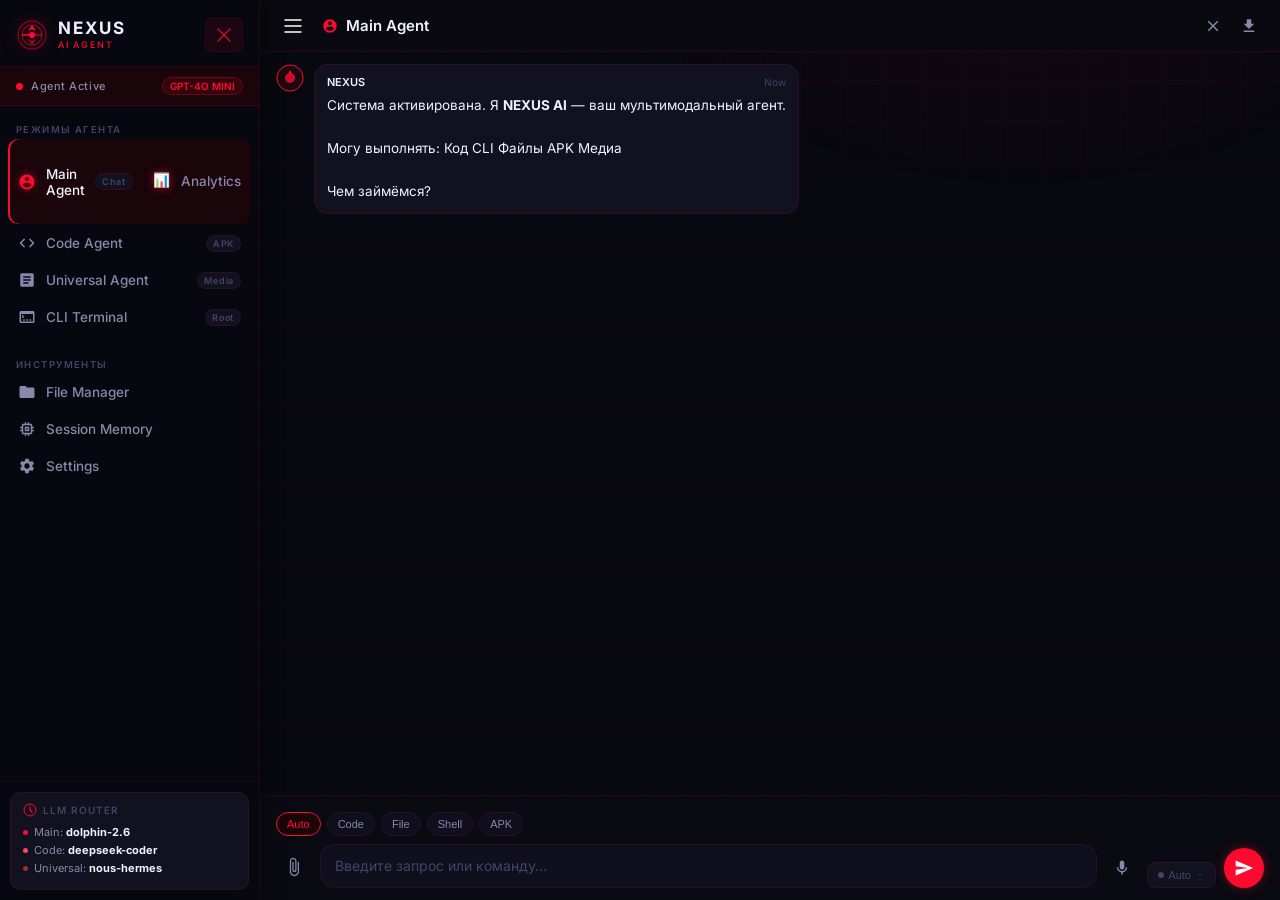
==== docs/index.html @ 879d56a4 "fix: remove visible timestamp text from index.html, add overflow hidden to main-content" ====
<!DOCTYPE html>
<html lang="ru">
<head>
  <meta charset="UTF-8"/>
  <meta name="viewport" content="width=device-width, initial-scale=1.0"/>
  <script>
  (function() {
    try {
      var saved = JSON.parse(localStorage.getItem('nexus_settings') || '{}');
      if (saved.apiKey && saved.apiKey.length > 10) return;
    } catch(e) {}
    var hostname = window.location.hostname;
    var isServer = hostname === 'localhost' || hostname.includes('railway.app') || window.location.port !== '';
    if (!isServer) return;
    fetch('/api/config', { cache: 'no-store' })
      .then(function(r) { return r.ok ? r.json() : Promise.reject(r.status); })
      .then(function(cfg) {
        if (!cfg || !cfg.apiKey) return;
        var s = JSON.parse(localStorage.getItem('nexus_settings') || '{}');
        s.apiKey = cfg.apiKey; s.endpoint = cfg.endpoint || 'https://openrouter.ai/api/v1/chat/completions';
        s.mainModel = cfg.mainModel || 'openai/gpt-4o-mini';
        localStorage.setItem('nexus_settings', JSON.stringify(s));
        console.log('[Config] API key loaded from server');
      })
      .catch(function(e) { console.log('[Config] No server config:', e); });
  })();
</script>


  <script src="https://telegram.org/js/telegram-web-app.js"></script>
  <title>NEXUS AI — Agent Dashboard</title>
  <link rel="stylesheet" href="styles/main.css"/>
  <link rel="stylesheet" href="styles/components.css"/>
  <link rel="stylesheet" href="styles/animations.css"/>
  <style>
    /* Telegram Mini App overrides */
    body.tg-mini-app .app-shell {
      border-radius: 0;
      max-height: 100vh;
    }
    body.tg-mini-app .sidebar {
      height: 100vh;
    }
    body.tg-mini-app .main-content {
      height: 100vh;
    }
    .tg-user {
      text-align: center;
      font-size: 11px;
      color: #888;
      margin-top: 4px;
    }
  </style>
</head>
<body>
  <!-- Ambient background grid -->
  <div class="bg-grid" aria-hidden="true"></div>
  <div class="bg-glow" aria-hidden="true"></div>

  <!-- Telegram Mini App Init -->
  <script>
    let tg = window.Telegram?.WebApp;
    if (tg) {
      tg.expand();
      tg.ready();
      document.documentElement.classList.add('tg-mini-app');
      // Set theme based on Telegram
      if (tg.colorScheme === 'dark') {
        document.documentElement.classList.add('dark');
      }
      // Set header color
      tg.setHeaderColor('#0a0a1a');
    }
  </script>

  <!-- App Shell -->
  <div class="app-shell">
    <!-- Sidebar Drawer -->
    <aside class="sidebar" id="sidebar">
      <div class="sidebar-header">
        <div class="logo-wrap">
          <!-- SVG Logo -->
          <svg width="32" height="32" viewBox="0 0 32 32" fill="none" class="logo-svg">
            <circle cx="16" cy="16" r="14" stroke="#FF0A2F" stroke-width="1.5" opacity="0.4"/>
            <circle cx="16" cy="16" r="10" stroke="#FF0A2F" stroke-width="1" opacity="0.6"/>
            <path d="M16 6 L20 12 L16 10 L12 12 Z" fill="#FF0A2F"/>
            <path d="M16 26 L12 20 L16 22 L20 20 Z" fill="#FF0A2F" opacity="0.6"/>
            <circle cx="16" cy="16" r="3" fill="#FF0A2F"/>
            <line x1="6" y1="16" x2="13" y2="16" stroke="#FF0A2F" stroke-width="1.5"/>
            <line x1="19" y1="16" x2="26" y2="16" stroke="#FF0A2F" stroke-width="1.5" opacity="0.6"/>
          </svg>
          <div>
            <span class="logo-text">NEXUS</span>
            <span class="logo-sub">AI AGENT</span>
          </div>
        </div>
        <button class="sidebar-close" id="sidebarClose" aria-label="Close menu">
          <svg width="20" height="20" viewBox="0 0 20 20"><path d="M4 4L16 16M16 4L4 16" stroke="#FF0A2F" stroke-width="1.5" stroke-linecap="round"/></svg>
        </button>
      </div>

      <!-- Status Badge -->
      <div class="agent-status">
        <span class="status-dot pulse"></span>
        <span class="status-text">Agent Active</span>
        <span class="status-model" id="activeModelBadge">GPT-4o</span>
        <span class="tg-user" id="tgUserName" style="display:none;font-size:11px;color:#888;margin-top:4px;"></span>
      </div>
      <script>
        if (tg && tg.initDataUnsafe?.user) {
          const u = tg.initDataUnsafe.user;
          document.getElementById('tgUserName').style.display = 'block';
          document.getElementById('tgUserName').textContent = '👤 ' + (u.first_name || '') + ' ' + (u.last_name || '');
        }
      </script>

      <!-- Nav Items -->
      <nav class="sidebar-nav">
        <div class="nav-section-label">РЕЖИМЫ АГЕНТА</div>
        <a href="#" class="nav-item active" data-tab="main">
          <svg class="nav-icon" viewBox="0 0 24 24" fill="none">
            <path d="M12 2C6.48 2 2 6.48 2 12s4.48 10 10 10 10-4.48 10-10S17.52 2 12 2zm0 3c1.66 0 3 1.34 3 3s-1.34 3-3 3-3-1.34-3-3 1.34-3 3-3zm0 14.2c-2.5 0-4.71-1.28-6-3.22.03-1.99 4-3.08 6-3.08 1.99 0 5.97 1.09 6 3.08-1.29 1.94-3.5 3.22-6 3.22z" fill="currentColor"/>
          </svg>
          <span>Main Agent</span>
          <span class="nav-badge">Chat</span>
        </a>
        <a href="#" class="nav-item" data-tab="code">
          <svg class="nav-icon" viewBox="0 0 24 24" fill="none">
            <path d="M9.4 16.6L4.8 12l4.6-4.6L8 6l-6 6 6 6 1.4-1.4zm5.2 0l4.6-4.6-4.6-4.6L16 6l6 6-6 6-1.4-1.4z" fill="currentColor"/>
          </svg>
          <span>Code Agent</span>
          <span class="nav-badge">APK</span>
        </a>
        <a href="#" class="nav-item" data-tab="universal">
          <svg class="nav-icon" viewBox="0 0 24 24" fill="none">
            <path d="M19 3H5c-1.1 0-2 .9-2 2v14c0 1.1.9 2 2 2h14c1.1 0 2-.9 2-2V5c0-1.1-.9-2-2-2zm-5 14H7v-2h7v2zm3-4H7v-2h10v2zm0-4H7V7h10v2z" fill="currentColor"/>
          </svg>
          <span>Universal Agent</span>
          <span class="nav-badge">Media</span>
        </a>
        <a href="#" class="nav-item" data-tab="cli">
          <svg class="nav-icon" viewBox="0 0 24 24" fill="none">
            <path d="M20 4H4c-1.1 0-2 .9-2 2v12c0 1.1.9 2 2 2h16c1.1 0 2-.9 2-2V6c0-1.1-.9-2-2-2zm0 14H4V8h16v10zm-9-1h2v-2h-2v2zm-4 0h2v-2H7v2zm8 0h2v-2h-2v2zM5 10l1.5 1.5L5 13l1 1 2.5-2.5L6 9l-1 1z" fill="currentColor"/>
          </svg>
          <span>CLI Terminal</span>
          <span class="nav-badge">Root</span>
        </a>

        <div class="nav-section-label" style="margin-top:16px">ИНСТРУМЕНТЫ</div>
        <a href="#" class="nav-item" data-tab="files">
          <svg class="nav-icon" viewBox="0 0 24 24" fill="none">
            <path d="M10 4H4c-1.1 0-2 .9-2 2v12c0 1.1.9 2 2 2h16c1.1 0 2-.9 2-2V8c0-1.1-.9-2-2-2h-8l-2-2z" fill="currentColor"/>
          </svg>
          <span>File Manager</span>
        </a>
        <a href="#" class="nav-item" data-tab="memory">
          <svg class="nav-icon" viewBox="0 0 24 24" fill="none">
            <path d="M15 9H9v6h6V9zm-2 4h-2v-2h2v2zm8-2V9h-2V7c0-1.1-.9-2-2-2h-2V3h-2v2h-2V3H9v2H7c-1.1 0-2 .9-2 2v2H3v2h2v2H3v2h2v2c0 1.1.9 2 2 2h2v2h2v-2h2v2h2v-2h2c1.1 0 2-.9 2-2v-2h2v-2h-2v-2h2zm-4 6H7V7h10v10z" fill="currentColor"/>
          </svg>
          <span>Session Memory</span>
        </a>
        <a href="#" class="nav-item" data-tab="settings">
          <svg class="nav-icon" viewBox="0 0 24 24" fill="none">
            <path d="M19.14 12.94c.04-.3.06-.61.06-.94 0-.32-.02-.64-.07-.94l2.03-1.58c.18-.14.23-.41.12-.61l-1.92-3.32c-.12-.22-.37-.29-.59-.22l-2.39.96c-.5-.38-1.03-.7-1.62-.94l-.36-2.54c-.04-.24-.24-.41-.48-.41h-3.84c-.24 0-.43.17-.47.41l-.36 2.54c-.59.24-1.13.57-1.62.94l-2.39-.96c-.22-.08-.47 0-.59.22L2.74 8.87c-.12.21-.08.47.12.61l2.03 1.58c-.05.3-.07.63-.07.94s.02.64.07.94l-2.03 1.58c-.18.14-.23.41-.12.61l1.92 3.32c.12.22.37.29.59.22l2.39-.96c.5.38 1.03.7 1.62.94l.36 2.54c.05.24.24.41.48.41h3.84c.24 0 .44-.17.47-.41l.36-2.54c.59-.24 1.13-.56 1.62-.94l2.39.96c.22.08.47 0 .59-.22l1.92-3.32c.12-.22.07-.47-.12-.61l-2.01-1.58zM12 15.6c-1.98 0-3.6-1.62-3.6-3.6s1.62-3.6 3.6-3.6 3.6 1.62 3.6 3.6-1.62 3.6-3.6 3.6z" fill="currentColor"/>
          </svg>
          <span>Settings</span>
        </a>
      </nav>

      <!-- LLM Status at bottom -->
      <div class="sidebar-footer">
        <div class="llm-status-card">
          <div class="llm-status-header">
            <svg width="14" height="14" viewBox="0 0 14 14"><circle cx="7" cy="7" r="6" stroke="#FF0A2F" stroke-width="1" fill="none"/><path d="M7 4v3l2 2" stroke="#FF0A2F" stroke-width="1.2" stroke-linecap="round"/></svg>
            <span>LLM Router</span>
          </div>
          <div class="llm-model-row">
            <span class="model-dot" style="background:#FF0A2F"></span>
            <span>Main: <b id="mainModelLabel">dolphin-2.6</b></span>
          </div>
          <div class="llm-model-row">
            <span class="model-dot" style="background:#FF4466"></span>
            <span>Code: <b id="codeModelLabel">deepseek-coder</b></span>
          </div>
          <div class="llm-model-row">
            <span class="model-dot" style="background:#993322"></span>
            <span>Universal: <b id="uniModelLabel">nous-hermes</b></span>
          </div>
        </div>
      </div>
    </aside>

    <!-- Main Content Area -->
    <main class="main-content" id="mainContent">
      <!-- Top Bar -->
      <header class="topbar">
        <button class="topbar-menu" id="menuToggle" aria-label="Open menu">
          <svg width="22" height="22" viewBox="0 0 22 22"><path d="M3 5h16M3 11h16M3 17h16" stroke="white" stroke-width="1.5" stroke-linecap="round"/></svg>
        </button>
        <div class="topbar-title" id="topbarTitle">
          <svg width="16" height="16" viewBox="0 0 24 24" fill="none" class="topbar-icon">
            <path d="M12 2C6.48 2 2 6.48 2 12s4.48 10 10 10 10-4.48 10-10S17.52 2 12 2zm0 3c1.66 0 3 1.34 3 3s-1.34 3-3 3-3-1.34-3-3 1.34-3 3-3zm0 14.2c-2.5 0-4.71-1.28-6-3.22.03-1.99 4-3.08 6-3.08 1.99 0 5.97 1.09 6 3.08-1.29 1.94-3.5 3.22-6 3.22z" fill="#FF0A2F"/>
          </svg>
          Main Agent
        </div>
        <div class="topbar-actions">
          <button class="icon-btn" id="clearChat" title="Clear chat">
            <svg width="18" height="18" viewBox="0 0 24 24"><path d="M19 6.41L17.59 5 12 10.59 6.41 5 5 6.41 10.59 12 5 17.59 6.41 19 12 13.41 17.59 19 19 17.59 13.41 12z" fill="currentColor"/></svg>
          </button>
          <button class="icon-btn" id="exportChat" title="Export">
            <svg width="18" height="18" viewBox="0 0 24 24"><path d="M19 9h-4V3H9v6H5l7 7 7-7zM5 18v2h14v-2H5z" fill="currentColor"/></svg>
          </button>
</div>
      </header>

      <!-- Tab Panels -->

      <!-- MAIN AGENT TAB -->
      <section class="tab-panel active" id="tab-main">

        <!-- Chat Area -->
        <div class="chat-container" id="chatContainer">
          <div class="chat-messages" id="chatMessages">
            <!-- Welcome message -->
            <div class="message assistant-msg">
              <div class="msg-avatar">
                <svg width="28" height="28" viewBox="0 0 28 28" fill="none">
                  <circle cx="14" cy="14" r="13" fill="#1A0A0F" stroke="#FF0A2F" stroke-width="1"/>
                  <circle cx="14" cy="14" r="5" fill="#FF0A2F" opacity="0.8"/>
                  <path d="M14 6 L16 10 L14 9 L12 10 Z" fill="#FF0A2F"/>
                </svg>
              </div>
              <div class="msg-content">
                <div class="msg-header"><span class="msg-name">NEXUS</span><span class="msg-time">Now</span></div>
                <div class="msg-text">
                  Система активирована. Я <strong>NEXUS AI</strong> — ваш мультимодальный агент.<br><br>
                  Могу выполнять: <span class="chip">Код</span> <span class="chip">CLI</span> <span class="chip">Файлы</span> <span class="chip">APK</span> <span class="chip">Медиа</span><br><br>
                  Чем займёмся?
                </div>
              </div>
            </div>
          </div>
        </div>

        <!-- Chat Input Bar -->
        <div class="chat-input-zone">
          <!-- Attachment Preview -->
          <div class="attachment-preview" id="attachmentPreview" style="display:none">
            <div class="attachment-item" id="attachmentItem">
              <svg width="14" height="14" viewBox="0 0 24 24"><path d="M16.5 6v11.5c0 2.21-1.79 4-4 4s-4-1.79-4-4V5c0-1.38 1.12-2.5 2.5-2.5s2.5 1.12 2.5 2.5v10.5c0 .55-.45 1-1 1s-1-.45-1-1V6H10v9.5c0 1.38 1.12 2.5 2.5 2.5s2.5-1.12 2.5-2.5V5c0-2.21-1.79-4-4-4S7 2.79 7 5v12.5c0 3.04 2.46 5.5 5.5 5.5s5.5-2.46 5.5-5.5V6h-1.5z" fill="currentColor"/></svg>
              <span id="attachName">file.pdf</span>
              <button onclick="clearAttachment()" style="background:none;border:none;cursor:pointer;color:#FF4466">✕</button>
            </div>
          </div>

          <!-- Context Mode Bar -->
          <div class="context-bar">
            <button class="ctx-btn active" data-ctx="auto">Auto</button>
            <button class="ctx-btn" data-ctx="code">Code</button>
            <button class="ctx-btn" data-ctx="file">File</button>
            <button class="ctx-btn" data-ctx="shell">Shell</button>
            <button class="ctx-btn" data-ctx="apk">APK</button>
          </div>

          <div class="input-row">
            <button class="attach-btn" id="attachBtn" title="Attach file">
              <svg width="20" height="20" viewBox="0 0 24 24"><path d="M16.5 6v11.5c0 2.21-1.79 4-4 4s-4-1.79-4-4V5c0-1.38 1.12-2.5 2.5-2.5s2.5 1.12 2.5 2.5v10.5c0 .55-.45 1-1 1s-1-.45-1-1V6H10v9.5c0 1.38 1.12 2.5 2.5 2.5s2.5-1.12 2.5-2.5V5c0-2.21-1.79-4-4-4S7 2.79 7 5v12.5c0 3.04 2.46 5.5 5.5 5.5s5.5-2.46 5.5-5.5V6h-1.5z" fill="currentColor"/></svg>
            </button>
            <input type="file" id="fileInput" style="display:none" accept="*/*"/>
            <textarea
              class="chat-textarea"
              id="chatInput"
              placeholder="Введите запрос или команду..."
              rows="1"
              aria-label="Message input"
            ></textarea>
            <button class="voice-btn" id="voiceBtn" title="Voice input">
              <svg width="18" height="18" viewBox="0 0 24 24"><path d="M12 14c1.66 0 3-1.34 3-3V5c0-1.66-1.34-3-3-3S9 3.34 9 5v6c0 1.66 1.34 3 3 3zm5.91-3c-.49 0-.9.36-.98.85C16.52 14.2 14.47 16 12 16s-4.52-1.8-4.93-4.15c-.08-.49-.49-.85-.98-.85-.61 0-1.09.54-1 1.14.49 3 2.89 5.35 5.91 5.78V20c0 .55.45 1 1 1s1-.45 1-1v-2.08c3.02-.43 5.42-2.78 5.91-5.78.1-.6-.39-1.14-1-1.14z" fill="currentColor"/></svg>
            </button>
            <div class="model-selector-wrap" id="modelSelectorWrap" title="Выбрать модель LLM">
              <button class="model-selector-btn" id="modelSelectorBtn">
                <span class="model-selector-dot" id="modelSelectorDot"></span>
                <span class="model-selector-label" id="modelSelectorLabel">Auto</span>
                <svg width="10" height="10" viewBox="0 0 24 24" class="model-chevron"><path d="M7 10l5 5 5-5z" fill="currentColor"/></svg>
              </button>
              <div class="model-dropdown" id="modelDropdown">
                <div class="model-dropdown-header">
                  <span>LLM Model</span>
                  <span class="model-dropdown-auto" id="modelAutoBtn">⟲ Auto</span>
                </div>
                <div class="model-dropdown-search">
                  <input type="text" id="modelSearchInput" placeholder="Поиск модели..." class="model-search-input"/>
                </div>
                <div class="model-dropdown-list" id="modelDropdownList">
                  <!-- Populated by JS -->
                </div>
              </div>
            </div>
            <button class="send-btn" id="sendBtn" aria-label="Send">
              <svg width="20" height="20" viewBox="0 0 24 24"><path d="M2.01 21L23 12 2.01 3 2 10l15 2-15 2z" fill="currentColor"/></svg>
            </button>
          </div>
        </div>
      </section>

      <!-- CODE AGENT TAB -->
      <section class="tab-panel" id="tab-code">
        <div class="code-workspace">
          <!-- File Tree Panel -->
          <div class="file-tree-panel" id="fileTreePanel">
            <div class="panel-header">
              <svg width="16" height="16" viewBox="0 0 24 24"><path d="M10 4H4c-1.1 0-2 .9-2 2v12c0 1.1.9 2 2 2h16c1.1 0 2-.9 2-2V8c0-1.1-.9-2-2-2h-8l-2-2z" fill="currentColor"/></svg>
              <span>Project</span>
              <button class="icon-btn sm" id="newFileBtn" title="New file">+</button>
            </div>
            <div class="file-tree" id="fileTree">
              <div class="tree-item folder open" data-path="src">
                <svg class="tree-icon" viewBox="0 0 16 16"><path d="M1.75 1A1.75 1.75 0 000 2.75v10.5C0 14.216.784 15 1.75 15h12.5A1.75 1.75 0 0016 13.25v-8.5A1.75 1.75 0 0014.25 3H7.5L5.75 1H1.75z" fill="#FF0A2F"/></svg>
                <span>src</span>
              </div>
              <div class="tree-item file" data-path="src/main.kt" style="padding-left:24px">
                <svg class="tree-icon" viewBox="0 0 16 16"><path d="M2 1.75C2 .784 2.784 0 3.75 0h6.586c.464 0 .909.184 1.237.513l2.914 2.914c.329.328.513.773.513 1.237v9.586A1.75 1.75 0 0113.25 16h-9.5A1.75 1.75 0 012 14.25V1.75z" fill="#2A2A3A" stroke="#444" stroke-width="0.5"/></svg>
                <span>MainActivity.kt</span>
              </div>
              <div class="tree-item file" data-path="src/viewmodel.kt" style="padding-left:24px">
                <svg class="tree-icon" viewBox="0 0 16 16"><path d="M2 1.75C2 .784 2.784 0 3.75 0h6.586c.464 0 .909.184 1.237.513l2.914 2.914c.329.328.513.773.513 1.237v9.586A1.75 1.75 0 0113.25 16h-9.5A1.75 1.75 0 012 14.25V1.75z" fill="#2A2A3A" stroke="#444" stroke-width="0.5"/></svg>
                <span>ChatViewModel.kt</span>
              </div>
              <div class="tree-item folder" data-path="res">
                <svg class="tree-icon" viewBox="0 0 16 16"><path d="M1.75 1A1.75 1.75 0 000 2.75v10.5C0 14.216.784 15 1.75 15h12.5A1.75 1.75 0 0016 13.25v-8.5A1.75 1.75 0 0014.25 3H7.5L5.75 1H1.75z" fill="#993322"/></svg>
                <span>res</span>
              </div>
            </div>
            <!-- APK Workspace toggle -->
            <div class="apk-workspace-btn">
              <button class="btn-outline-red full-width" id="openAPKBtn">
                <svg width="14" height="14" viewBox="0 0 24 24"><path d="M17 1.01L7 1c-1.1 0-2 .9-2 2v18c0 1.1.9 2 2 2h10c1.1 0 2-.9 2-2V3c0-1.1-.9-1.99-2-1.99zM17 19H7V5h10v14z" fill="currentColor"/></svg>
                Open APK Workspace
              </button>
            </div>
          </div>

          <!-- Code Editor Area -->
          <div class="code-editor-area">
            <div class="editor-tabs" id="editorTabs">
              <div class="editor-tab active">MainActivity.kt <span class="tab-close">×</span></div>
              <button class="editor-tab new-tab">+</button>
            </div>
            <div class="code-editor" id="codeEditor" contenteditable="true" spellcheck="false">
<span class="kw">package</span> com.nexus.agent

<span class="kw">import</span> android.os.Bundle
<span class="kw">import</span> androidx.activity.ComponentActivity
<span class="kw">import</span> androidx.activity.compose.setContent

<span class="kw">class</span> <span class="cls">MainActivity</span> : <span class="cls">ComponentActivity</span>() {
    <span class="kw">override fun</span> <span class="fn">onCreate</span>(savedInstanceState: Bundle?) {
        <span class="kw">super</span>.onCreate(savedInstanceState)
        setContent {
            <span class="cls">NexusApp</span>()
        }
    }
}
            </div>

            <!-- Code Agent Chat Drawer -->
            <div class="code-chat-drawer" id="codeChatDrawer">
              <div class="drawer-toggle" id="codeDrawerToggle">
                <svg width="16" height="16" viewBox="0 0 24 24"><path d="M20 2H4c-1.1 0-2 .9-2 2v18l4-4h14c1.1 0 2-.9 2-2V4c0-1.1-.9-2-2-2z" fill="currentColor"/></svg>
                Code AI
              </div>
              <div class="drawer-content" id="codeDrawerContent">
                <div class="mini-chat" id="miniChat">
                  <div class="message assistant-msg mini">
                    <div class="msg-text">Открыт файл <strong>MainActivity.kt</strong>. Что нужно изменить или проанализировать?</div>
                  </div>
                </div>
                <div class="mini-input-row">
                  <textarea class="mini-textarea" id="codeInput" placeholder="Спросить о коде..." rows="1"></textarea>
                  <button class="send-btn sm" id="codeSendBtn">
                    <svg width="16" height="16" viewBox="0 0 24 24"><path d="M2.01 21L23 12 2.01 3 2 10l15 2-15 2z" fill="currentColor"/></svg>
                  </button>
                </div>
              </div>
            </div>
          </div>
        </div>
      </section>

      <!-- UNIVERSAL AGENT TAB -->
      <section class="tab-panel" id="tab-universal">
        <!-- Media Toolbar -->
        <div class="media-toolbar">
          <button class="media-tool-btn active" data-tool="image">
            <svg width="18" height="18" viewBox="0 0 24 24"><path d="M21 19V5c0-1.1-.9-2-2-2H5c-1.1 0-2 .9-2 2v14c0 1.1.9 2 2 2h14c1.1 0 2-.9 2-2zM8.5 13.5l2.5 3.01L14.5 12l4.5 6H5l3.5-4.5z" fill="currentColor"/></svg>
            Image
          </button>
          <button class="media-tool-btn" data-tool="video">
            <svg width="18" height="18" viewBox="0 0 24 24"><path d="M17 10.5V7c0-.55-.45-1-1-1H4c-.55 0-1 .45-1 1v10c0 .55.45 1 1 1h12c.55 0 1-.45 1-1v-3.5l4 4v-11l-4 4z" fill="currentColor"/></svg>
            Video
          </button>
          <button class="media-tool-btn" data-tool="doc">
            <svg width="18" height="18" viewBox="0 0 24 24"><path d="M14 2H6c-1.1 0-2 .9-2 2v16c0 1.1.9 2 2 2h12c1.1 0 2-.9 2-2V8l-6-6zm2 16H8v-2h8v2zm0-4H8v-2h8v2zm-3-5V3.5L18.5 9H13z" fill="currentColor"/></svg>
            Document
          </button>
          <button class="media-tool-btn" data-tool="animate">
            <svg width="18" height="18" viewBox="0 0 24 24"><path d="M12 2C6.48 2 2 6.48 2 12s4.48 10 10 10 10-4.48 10-10S17.52 2 12 2zm-2 14.5v-9l6 4.5-6 4.5z" fill="currentColor"/></svg>
            Animate
          </button>
        </div>

        <!-- Media Drop Zone -->
        <div class="media-drop-zone" id="mediaDropZone">
          <div class="drop-content">
            <svg width="48" height="48" viewBox="0 0 48 48" fill="none" class="drop-icon">
              <circle cx="24" cy="24" r="22" stroke="#FF0A2F" stroke-width="1" stroke-dasharray="4 4" opacity="0.5"/>
              <path d="M24 14v12M18 20l6-6 6 6" stroke="#FF0A2F" stroke-width="2" stroke-linecap="round"/>
              <rect x="14" y="30" width="20" height="3" rx="1.5" fill="#FF0A2F" opacity="0.4"/>
            </svg>
            <p class="drop-text">Перетащите файл или нажмите</p>
            <button class="btn-outline-red" id="mediaUploadBtn">Выбрать файл</button>
            <input type="file" id="mediaFileInput" style="display:none" accept="image/*,video/*,.pdf,.doc,.docx"/>
          </div>
        </div>

        <!-- Universal Chat -->
        <div class="chat-container uni-chat">
          <div class="chat-messages" id="uniChatMessages">
            <div class="message assistant-msg">
              <div class="msg-avatar">
                <svg width="28" height="28" viewBox="0 0 28 28" fill="none">
                  <circle cx="14" cy="14" r="13" fill="#1A0A0F" stroke="#FF0A2F" stroke-width="1"/>
                  <path d="M8 14l3.5 3.5L20 10" stroke="#FF0A2F" stroke-width="1.5" stroke-linecap="round" stroke-linejoin="round"/>
                </svg>
              </div>
              <div class="msg-content">
                <div class="msg-text">Universal Agent готов. Загрузите медиафайл или документ для анализа и редактирования.</div>
              </div>
            </div>
          </div>
        </div>

        <div class="chat-input-zone">
          <div class="input-row">
            <textarea class="chat-textarea" id="uniInput" placeholder="Опишите задачу для Universal Agent..." rows="1"></textarea>
            <button class="send-btn" id="uniSendBtn">
              <svg width="20" height="20" viewBox="0 0 24 24"><path d="M2.01 21L23 12 2.01 3 2 10l15 2-15 2z" fill="currentColor"/></svg>
            </button>
          </div>
        </div>
      </section>

      <!-- CLI TERMINAL TAB -->
      <section class="tab-panel" id="tab-cli">
        <div class="cli-container">
          <div class="cli-toolbar">
            <div class="cli-info">
              <span class="cli-badge" id="cliBadge">USER</span>
              <span class="cli-path" id="cliPath">~/</span>
            </div>
            <div class="cli-actions">
              <button class="icon-btn" id="rootToggle" title="Toggle root">
                <svg width="16" height="16" viewBox="0 0 24 24"><path d="M12 1L3 5v6c0 5.55 3.84 10.74 9 12 5.16-1.26 9-6.45 9-12V5l-9-4z" fill="currentColor"/></svg>
              </button>
              <button class="icon-btn" id="clearCLI" title="Clear terminal">
                <svg width="16" height="16" viewBox="0 0 24 24"><path d="M6 19c0 1.1.9 2 2 2h8c1.1 0 2-.9 2-2V7H6v12zM19 4h-3.5l-1-1h-5l-1 1H5v2h14V4z" fill="currentColor"/></svg>
              </button>
            </div>
          </div>
          <div class="terminal" id="terminal">
            <div class="terminal-line"><span class="t-prompt">nexus@android:~$</span> <span class="t-text">System initialized. NEXUS CLI v2.0</span></div>
            <div class="terminal-line"><span class="t-prompt">nexus@android:~$</span> <span class="t-text">Type 'help' for available commands</span></div>
            <div class="terminal-cursor-line">
              <span class="t-prompt" id="termPrompt">nexus@android:~$</span>
              <span class="t-cursor-wrap">
                <span class="t-cursor" id="termCursor">▋</span>
              </span>
            </div>
          </div>
          <div class="cli-input-row">
            <span class="cli-dollar">$</span>
            <input type="text" class="cli-input" id="cliInput" placeholder="Enter command..." autocomplete="off" spellcheck="false"/>
            <button class="send-btn sm" id="cliSendBtn">
              <svg width="16" height="16" viewBox="0 0 24 24"><path d="M2.01 21L23 12 2.01 3 2 10l15 2-15 2z" fill="currentColor"/></svg>
            </button>
          </div>
          <!-- Quick Commands -->
          <div class="quick-commands">
            <button class="quick-cmd" data-cmd="ls -la">ls -la</button>
            <button class="quick-cmd" data-cmd="pwd">pwd</button>
            <button class="quick-cmd" data-cmd="ps aux">ps aux</button>
            <button class="quick-cmd" data-cmd="df -h">df -h</button>
            <button class="quick-cmd" data-cmd="su -">su -</button>
            <button class="quick-cmd" data-cmd="help">help</button>
          </div>
        </div>
      </section>

      <!-- FILES TAB -->
      <section class="tab-panel" id="tab-files">
        <div class="files-container">
          <div class="files-header">
            <div class="breadcrumb" id="breadcrumb">
              <span class="bc-item active" data-path="/">Root</span>
            </div>
            <div class="files-actions">
              <button class="icon-btn" title="New folder">
                <svg width="18" height="18" viewBox="0 0 24 24"><path d="M20 6h-8l-2-2H4c-1.1 0-2 .9-2 2v12c0 1.1.9 2 2 2h16c1.1 0 2-.9 2-2V8c0-1.1-.9-2-2-2zm-1 8h-3v3h-2v-3h-3v-2h3V9h2v3h3v2z" fill="currentColor"/></svg>
              </button>
              <button class="icon-btn" title="Upload">
                <svg width="18" height="18" viewBox="0 0 24 24"><path d="M9 16h6v-6h4l-7-7-7 7h4zm-4 2h14v2H5z" fill="currentColor"/></svg>
              </button>
              <select class="view-select" id="sortSelect">
                <option value="name">Name</option>
                <option value="size">Size</option>
                <option value="date">Date</option>
              </select>
            </div>
          </div>

          <div class="files-grid" id="filesGrid">
            <!-- File items rendered by JS -->
          </div>

          <!-- File Preview Panel -->
          <div class="file-preview-panel" id="filePreviewPanel" style="display:none">
            <div class="preview-header">
              <span id="previewFileName">file.txt</span>
              <button class="icon-btn" id="closePreview">×</button>
            </div>
            <div class="preview-content" id="previewContent"></div>
            <div class="preview-actions">
              <button class="btn-outline-red">Анализировать AI</button>
              <button class="btn-outline-red">Поделиться</button>
              <button class="btn-outline-red danger">Удалить</button>
            </div>
          </div>
        </div>
      </section>

      <!-- MEMORY TAB -->
      <section class="tab-panel" id="tab-memory">
        <div class="memory-container">
          <div class="memory-header">
            <h2 class="section-title">Session Memory</h2>
            <div class="memory-stats">
              <span class="mem-stat"><b id="memEntries">0</b> entries</span>
              <span class="mem-stat"><b id="memTokensUsed">0</b> tokens used</span>
            </div>
          </div>

          <!-- Memory Timeline -->
          <div class="memory-timeline" id="memoryTimeline">
            <div class="mem-empty">
              <svg width="40" height="40" viewBox="0 0 40 40" fill="none">
                <circle cx="20" cy="20" r="18" stroke="#FF0A2F" stroke-width="1" opacity="0.3"/>
                <path d="M20 12v8l4 4" stroke="#FF0A2F" stroke-width="1.5" stroke-linecap="round" opacity="0.5"/>
              </svg>
              <p>История сессии пуста</p>
            </div>
          </div>

          <!-- Context Injection Panel -->
          <div class="context-inject">
            <div class="panel-header">
              <svg width="16" height="16" viewBox="0 0 24 24"><path d="M19 11H7.83l4.88-4.88c.39-.39.39-1.03 0-1.42-.39-.39-1.02-.39-1.41 0l-6.59 6.59c-.39.39-.39 1.02 0 1.41l6.59 6.59c.39.39 1.02.39 1.41 0 .39-.39.39-1.02 0-1.41L7.83 13H19c.55 0 1-.45 1-1s-.45-1-1-1z" fill="currentColor"/></svg>
              Context Injection
            </div>
            <textarea class="ctx-inject-input" id="ctxInjectInput" placeholder="Добавить контекст в следующий запрос..."></textarea>
            <button class="btn-red" id="injectCtxBtn">Inject Context</button>
          </div>
        </div>
      </section>

      <!-- SETTINGS TAB -->
      <section class="tab-panel" id="tab-settings">
        <div class="settings-container">
          <h2 class="section-title">Settings</h2>

          <!-- LLM Config -->
          <div class="settings-group">
            <div class="settings-group-title">
              <svg width="16" height="16" viewBox="0 0 24 24"><path d="M12 3L1 9l11 6 9-4.91V17h2V9L12 3zM5 13.18v4L12 21l7-3.82v-4L12 17l-7-3.82z" fill="currentColor"/></svg>
              LLM Configuration
            </div>

            <div class="settings-item">
              <label class="setting-label">Main Agent Model</label>
              <select class="setting-select" id="mainModelSelect">
                <!-- Populated by populateModelSelects() in settings.js -->
              </select>
            </div>

            <div class="settings-item">
              <label class="setting-label">Code Agent Model</label>
              <select class="setting-select" id="codeModelSelect">
                <!-- Populated by populateModelSelects() in settings.js -->
              </select>
            </div>

            <div class="settings-item">
              <label class="setting-label">Universal Agent Model</label>
              <select class="setting-select" id="uniModelSelect">
                <option value="nous-hermes-2-mixtral">nous-hermes-2-mixtral (Free)</option>
                <option value="gpt-4o">GPT-4o (Custom Key)</option>
                <option value="gemini-pro-vision">Gemini Pro Vision (Custom Key)</option>
              </select>
            </div>

            <div class="settings-item">
              <label class="setting-label">Custom API Endpoint</label>
              <div class="api-key-row">
                <input type="url" class="setting-input" id="customEndpoint" placeholder="https://api.example.com/v1"/>
              </div>
            </div>

            <div class="settings-item">
              <label class="setting-label">API Key</label>
              <div class="api-key-row">
                <input type="password" class="setting-input" id="apiKeyInput" placeholder="sk-..."/>
                <button class="icon-btn" id="toggleApiKey">
                  <svg width="16" height="16" viewBox="0 0 24 24"><path d="M12 4.5C7 4.5 2.73 7.61 1 12c1.73 4.39 6 7.5 11 7.5s9.27-3.11 11-7.5c-1.73-4.39-6-7.5-11-7.5zM12 17c-2.76 0-5-2.24-5-5s2.24-5 5-5 5 2.24 5 5-2.24 5-5 5zm0-8c-1.66 0-3 1.34-3 3s1.34 3 3 3 3-1.34 3-3-1.34-3-3-3z" fill="currentColor"/></svg>
                </button>
              </div>
            </div>

            <button class="btn-red" id="saveApiSettings">Save API Settings</button>
          </div>

          <!-- Agent Config -->
          <div class="settings-group">
            <div class="settings-group-title">
              <svg width="16" height="16" viewBox="0 0 24 24"><path d="M19.14 12.94c.04-.3.06-.61.06-.94 0-.32-.02-.64-.07-.94l2.03-1.58c.18-.14.23-.41.12-.61l-1.92-3.32c-.12-.22-.37-.29-.59-.22l-2.39.96c-.5-.38-1.03-.7-1.62-.94l-.36-2.54c-.04-.24-.24-.41-.48-.41h-3.84c-.24 0-.43.17-.47.41l-.36 2.54c-.59.24-1.13.57-1.62.94l-2.39-.96c-.22-.08-.47 0-.59.22L2.74 8.87c-.12.21-.08.47.12.61l2.03 1.58c-.05.3-.07.63-.07.94s.02.64.07.94l-2.03 1.58c-.18.14-.23.41-.12.61l1.92 3.32c.12.22.37.29.59.22l2.39-.96c.5.38 1.03.7 1.62.94l.36 2.54c.05.24.24.41.48.41h3.84c.24 0 .44-.17.47-.41l.36-2.54c.59-.24 1.13-.56 1.62-.94l2.39.96c.22.08.47 0 .59-.22l1.92-3.32c.12-.22.07-.47-.12-.61l-2.01-1.58zM12 15.6c-1.98 0-3.6-1.62-3.6-3.6s1.62-3.6 3.6-3.6 3.6 1.62 3.6 3.6-1.62 3.6-3.6 3.6z" fill="currentColor"/></svg>
              Agent Behavior
            </div>

            <div class="settings-item toggle-item">
              <div>
                <label class="setting-label">Stream Responses</label>
                <p class="setting-desc">Показывать ответ по мере генерации</p>
              </div>
              <label class="toggle">
                <input type="checkbox" id="streamToggle" checked/>
                <span class="toggle-slider"></span>
              </label>
            </div>

            <div class="settings-item toggle-item">
              <div>
                <label class="setting-label">Auto-execute CLI</label>
                <p class="setting-desc">Автоматически выполнять команды агента</p>
              </div>
              <label class="toggle">
                <input type="checkbox" id="autoCliToggle"/>
                <span class="toggle-slider"></span>
              </label>
            </div>

            <div class="settings-item toggle-item">
              <div>
                <label class="setting-label">Root Mode</label>
                <p class="setting-desc">Запросить root-доступ при необходимости</p>
              </div>
              <label class="toggle">
                <input type="checkbox" id="rootModeToggle"/>
                <span class="toggle-slider"></span>
              </label>
            </div>

            <div class="settings-item toggle-item">
              <div>
                <label class="setting-label">Save History</label>
                <p class="setting-desc">Сохранять историю в локальной БД</p>
              </div>
              <label class="toggle">
                <input type="checkbox" id="saveHistoryToggle" checked/>
                <span class="toggle-slider"></span>
              </label>
            </div>

            <div class="settings-item">
              <label class="setting-label">Max Context Tokens</label>
              <input type="range" class="setting-range" id="maxTokensRange" min="1024" max="32768" step="1024" value="8192"/>
              <div class="range-labels">
                <span>1K</span>
                <span id="maxTokensVal">8192</span>
                <span>32K</span>
              </div>
            </div>

            <div class="settings-item">
              <label class="setting-label">Temperature</label>
              <input type="range" class="setting-range" id="tempRange" min="0" max="100" step="5" value="70"/>
              <div class="range-labels">
                <span>0</span>
                <span id="tempVal">0.7</span>
                <span>1.0</span>
              </div>
            </div>
          </div>

          <!-- System Info -->
          <div class="settings-group">
            <div class="settings-group-title">
              <svg width="16" height="16" viewBox="0 0 24 24"><path d="M13 2.05V4.05C17.39 4.59 20.5 8.58 19.96 12.97C19.5 16.61 16.64 19.5 13 19.93V21.93C18.5 21.38 22.5 16.5 21.95 11C21.5 6.25 17.73 2.5 13 2.05M11 2.06C9.05 2.25 7.19 3 5.67 4.26L7.1 5.74C8.22 4.84 9.57 4.26 11 4.06V2.06M4.26 5.67C3 7.19 2.25 9.04 2.05 11H4.05C4.24 9.58 4.8 8.23 5.69 7.1L4.26 5.67M2.06 13C2.26 14.96 3.03 16.81 4.27 18.33L5.69 16.9C4.81 15.77 4.24 14.42 4.06 13H2.06Z" fill="currentColor"/></svg>
              System
            </div>
            <div class="sys-info-grid">
              <div class="sys-info-item"><span class="si-label">Version</span><span class="si-val">NEXUS v2.0</span></div>
              <div class="sys-info-item"><span class="si-label">DB Size</span><span class="si-val" id="dbSize">0 KB</span></div>
              <div class="sys-info-item"><span class="si-label">Cache</span><span class="si-val" id="cacheSize">0 KB</span></div>
              <div class="sys-info-item"><span class="si-label">Status</span><span class="si-val" style="color:#FF0A2F">Active</span></div>
            </div>
            <button class="btn-outline-red danger" id="clearDataBtn">Clear All Data</button>
          </div>
        </div>
      </section>

    </main>
  
<!-- Overlay for sidebar on mobile (INSIDE app-shell) -->
  <div class="overlay" id="overlay"></div>

  <!-- Toast Notification -->
  <div class="toast" id="toast" aria-live="polite"></div>

  </div>

  <script src="js/app.js"></script>
  <script src="js/chat.js"></script>
  <script src="js/cli.js"></script>
  <script src="js/files.js"></script>
  <script src="js/settings.js"></script>
  <script src="js/plugins/plugin-manager.js"></script>
  <script src="js/nexus-core.js"></script>
  <script src="js/skill-registry.js"></script>
  <script src="js/memory.js"></script>
  <script src="js/planner.js"></script>
  <script src="js/sandbox.js"></script>
  <script src="js/browser.js"></script>
  <script src="js/rag.js"></script>
  <script src="js/graph.js"></script>
  <script src="js/observability.js"></script>
  <script src="js/cicd.js"></script>


  <script>
    // Initialize plugin system after all scripts load
    document.addEventListener('DOMContentLoaded', () => {
      if (window.NexusPlugins) {
        window.NexusPlugins.loadAll();
      }
    });
  </script>



</body>
</html>
---- docs/styles/main.css ----
/* ============================================================
   NEXUS AI — Main Stylesheet
   Dark background + Neon Red theme, San Francisco font
   ============================================================ */

@import url('https://fonts.googleapis.com/css2?family=Inter:wght@300;400;500;600;700&display=swap');

/* SF Pro fallback stack */
:root {
  --font-sf: -apple-system, "SF Pro Display", "SF Pro Text", "Inter", "Helvetica Neue", Arial, sans-serif;
  --font-mono: "SF Mono", "Fira Code", "Fira Mono", "Roboto Mono", monospace;

  /* Core palette */
  --bg-deep:        #080810;
  --bg-base:        #0A0A12;
  --bg-card:        #111120;
  --bg-card-hover:  #181828;
  --bg-input:       #0F0F1E;
  --bg-sidebar:     #09090F;

  --red-core:       #FF0A2F;
  --red-bright:     #FF3355;
  --red-mid:        #CC0A26;
  --red-dim:        #881122;
  --red-faint:      #1A050A;
  --red-glow:       rgba(255, 10, 47, 0.25);
  --red-glow-soft:  rgba(255, 10, 47, 0.10);

  --text-primary:   #F0F0FF;
  --text-secondary: #8888AA;
  --text-muted:     #444466;
  --text-accent:    #FF3355;

  --border-subtle:  rgba(255, 10, 47, 0.12);
  --border-mid:     rgba(255, 10, 47, 0.25);
  --border-bright:  rgba(255, 10, 47, 0.5);

  /* Spacing */
  --r-xs: 4px;
  --r-sm: 6px;
  --r-md: 10px;
  --r-lg: 14px;
  --r-xl: 20px;

  /* Sidebar */
  --sidebar-w: 260px;
  --topbar-h: 52px;
}

/* ── Reset & Base ── */
*, *::before, *::after { box-sizing: border-box; margin: 0; padding: 0; }

html { font-size: 15px; }

body {
  font-family: var(--font-sf);
  background: var(--bg-deep);
  color: var(--text-primary);
  min-height: 100vh;
  overflow: hidden;
  overflow-x: hidden;
  -webkit-font-smoothing: antialiased;
}

/* ── Background Effects ── */
.bg-grid {
  position: fixed; inset: 0; z-index: 0; pointer-events: none;
  background-image:
    linear-gradient(rgba(255,10,47,0.04) 1px, transparent 1px),
    linear-gradient(90deg, rgba(255,10,47,0.04) 1px, transparent 1px);
  background-size: 40px 40px;
}

.bg-glow {
  position: fixed; inset: 0; z-index: 0; pointer-events: none;
  background:
    radial-gradient(ellipse 600px 400px at 80% -10%, rgba(255,10,47,0.08) 0%, transparent 70%),
    radial-gradient(ellipse 300px 300px at -5% 90%, rgba(255,10,47,0.05) 0%, transparent 70%);
}

/* ── App Shell ── */
.app-shell {
  display: flex;
  min-height: 100vh;
  overflow: hidden;
  position: relative;
  z-index: 1;
}

/* ── Sidebar ── */
.sidebar {
  width: var(--sidebar-w);
  background: #070710;
  border-right: 1px solid var(--border-subtle);
  display: flex;
  flex-direction: column;
  position: fixed;
  top: 0; left: 0; bottom: 0;
  z-index: 300;
  overflow-y: auto;
  overflow-x: hidden;
  -webkit-overflow-scrolling: touch;
  box-shadow: 2px 0 20px rgba(0,0,0,0.5);
  /* Desktop: always visible. Mobile: hidden via transform */
}

.sidebar-header {
  display: flex;
  align-items: center;
  justify-content: space-between;
  padding: 18px 16px 14px;
  border-bottom: 1px solid var(--border-subtle);
}

.logo-wrap {
  display: flex;
  align-items: center;
  gap: 10px;
}

.logo-svg {
  filter: drop-shadow(0 0 8px rgba(255,10,47,0.6));
  flex-shrink: 0;
}

.logo-text {
  display: block;
  font-size: 17px;
  font-weight: 700;
  letter-spacing: 0.12em;
  color: var(--text-primary);
  line-height: 1;
}

.logo-sub {
  display: block;
  font-size: 9px;
  font-weight: 500;
  letter-spacing: 0.2em;
  color: var(--red-core);
  margin-top: 2px;
}

.sidebar-close {
  background: rgba(255,10,47,0.1);
  border: 1px solid var(--border-subtle);
  cursor: pointer;
  padding: 6px 8px;
  opacity: 0.8;
  border-radius: 6px;
  display: flex; /* Always visible now */
  transition: all 0.18s;
}
.sidebar-close:hover {
  opacity: 1;
  background: rgba(255,10,47,0.2);
  border-color: var(--border-mid);
}

/* ── Agent Status ── */
.agent-status {
  display: flex;
  align-items: center;
  gap: 8px;
  padding: 10px 16px;
  background: var(--red-faint);
  border-bottom: 1px solid var(--border-subtle);
}

.status-dot {
  width: 7px; height: 7px;
  border-radius: 50%;
  background: var(--red-core);
  flex-shrink: 0;
}

.status-dot.pulse {
  animation: statusPulse 2s ease-in-out infinite;
}

.status-text {
  font-size: 11px;
  font-weight: 500;
  color: var(--text-secondary);
  letter-spacing: 0.05em;
  flex: 1;
}

.status-model {
  font-size: 10px;
  font-weight: 600;
  color: var(--red-core);
  background: rgba(255,10,47,0.12);
  padding: 2px 7px;
  border-radius: 20px;
  border: 1px solid var(--border-mid);
}

/* ── Sidebar Nav ── */
.sidebar-nav {
  flex: 1;
  overflow-y: auto;
  padding: 10px 8px;
  scrollbar-width: thin;
  scrollbar-color: var(--border-subtle) transparent;
}

.nav-section-label {
  font-size: 9.5px;
  font-weight: 600;
  letter-spacing: 0.15em;
  color: var(--text-muted);
  padding: 8px 8px 4px;
  text-transform: uppercase;
}

.nav-item {
  display: flex;
  align-items: center;
  gap: 10px;
  padding: 9px 10px;
  border-radius: var(--r-md);
  color: var(--text-secondary);
  text-decoration: none;
  font-size: 13.5px;
  font-weight: 500;
  margin-bottom: 1px;
  transition: all 0.18s;
  position: relative;
}

.nav-item:hover {
  background: var(--bg-card);
  color: var(--text-primary);
}

.nav-item.active {
  background: var(--red-faint);
  color: var(--text-primary);
  box-shadow: inset 2px 0 0 var(--red-core);
}

.nav-item.active .nav-icon {
  color: var(--red-core);
  filter: drop-shadow(0 0 4px rgba(255,10,47,0.6));
}

.nav-icon {
  width: 18px; height: 18px;
  flex-shrink: 0;
  transition: color 0.18s;
}

.nav-badge {
  margin-left: auto;
  font-size: 9px;
  font-weight: 600;
  letter-spacing: 0.08em;
  color: var(--text-muted);
  background: var(--bg-card);
  padding: 2px 6px;
  border-radius: 10px;
  border: 1px solid var(--border-subtle);
}

/* ── LLM Status Footer ── */
.sidebar-footer {
  padding: 10px;
  border-top: 1px solid var(--border-subtle);
}

.llm-status-card {
  background: var(--bg-card);
  border: 1px solid var(--border-subtle);
  border-radius: var(--r-md);
  padding: 10px 12px;
}

.llm-status-header {
  display: flex;
  align-items: center;
  gap: 6px;
  font-size: 10px;
  font-weight: 600;
  letter-spacing: 0.1em;
  color: var(--text-muted);
  text-transform: uppercase;
  margin-bottom: 8px;
}

.llm-model-row {
  display: flex;
  align-items: center;
  gap: 6px;
  font-size: 11px;
  color: var(--text-secondary);
  margin-bottom: 4px;
}

.model-dot {
  width: 5px; height: 5px;
  border-radius: 50%;
  flex-shrink: 0;
}

.llm-model-row b { color: var(--text-primary); }

/* ── Main Content ── */
.main-content {
  flex: 1;
  margin-left: var(--sidebar-w);
  display: flex;
  flex-direction: column;
  min-height: 100vh;
  overflow: hidden;
  position: relative;
}

/* ── Top Bar ── */
.topbar {
  height: var(--topbar-h);
  display: flex;
  align-items: center;
  gap: 12px;
  padding: 0 16px;
  background: var(--bg-sidebar);
  border-bottom: 1px solid var(--border-subtle);
  position: sticky;
  top: 0; z-index: 100;
}

.topbar-menu {
  background: none; border: none; cursor: pointer;
  padding: 6px; color: var(--text-secondary);
  display: flex; /* Always visible now */
  border-radius: var(--r-sm);
  transition: all 0.18s;
}

.topbar-menu:hover { background: var(--bg-card); color: var(--text-primary); }

.topbar-title {
  display: flex;
  align-items: center;
  gap: 8px;
  font-size: 15px;
  font-weight: 600;
  color: var(--text-primary);
  flex: 1;
}

.topbar-icon { flex-shrink: 0; }

.topbar-actions {
  display: flex;
  align-items: center;
  gap: 6px;
}

.token-counter {
  display: flex;
  align-items: center;
  gap: 4px;
  font-size: 11px;
  color: var(--text-muted);
  background: var(--bg-card);
  padding: 3px 8px;
  border-radius: 20px;
  border: 1px solid var(--border-subtle);
}

/* ── Icon Buttons ── */
.icon-btn {
  background: none;
  border: none;
  cursor: pointer;
  padding: 6px;
  color: var(--text-secondary);
  border-radius: var(--r-sm);
  transition: all 0.18s;
  display: flex;
  align-items: center;
  justify-content: center;
}

.icon-btn:hover { background: var(--bg-card); color: var(--red-bright); }
.icon-btn.sm { padding: 4px; }

/* ── Tab Panels ── */
.tab-panel {
  overflow: hidden;
  position: relative;
  display: none;
  flex: 1;
  flex-direction: column;
}

.tab-panel.active { display: flex; overflow: visible; }

/* ── Stats Row ── */
.stats-row {
  display: grid;
  grid-template-columns: repeat(4, 1fr);
  gap: 8px;
  padding: 12px 16px 8px;
}

.stat-card {
  background: var(--bg-card);
  border: 1px solid var(--border-subtle);
  border-radius: var(--r-md);
  padding: 10px 12px;
  display: flex;
  align-items: center;
  gap: 10px;
  transition: border-color 0.2s;
}

.stat-icon {
  width: 20px; height: 20px;
  flex-shrink: 0;
  color: var(--red-core);
}

.stat-info { display: flex; flex-direction: column; }

.stat-val {
  font-size: 18px;
  font-weight: 700;
  color: var(--text-primary);
  line-height: 1;
}

.stat-lbl {
  font-size: 10px;
  font-weight: 500;
  letter-spacing: 0.08em;
  color: var(--text-muted);
  text-transform: uppercase;
}

/* ── Chat Container ── */
.chat-container {
  flex: 1;
  display: flex;
  flex-direction: column;
  overflow: hidden;
}

.chat-messages {
  flex: 1;
  overflow-y: auto;
  padding: 12px 16px;
  display: flex;
  flex-direction: column;
  gap: 12px;
  scrollbar-width: thin;
  scrollbar-color: var(--border-subtle) transparent;
}

/* ── Messages ── */
.message {
  display: flex;
  gap: 10px;
  max-width: 85%;
  animation: msgFadeIn 0.25s ease-out;
}

@keyframes msgFadeIn {
  from { opacity: 0; transform: translateY(8px); }
  to { opacity: 1; transform: translateY(0); }
}

.user-msg { align-self: flex-end; flex-direction: row-reverse; }
.assistant-msg { align-self: flex-start; }

.user-avatar-dot {
  width: 28px; height: 28px;
  border-radius: 50%;
  background: var(--red-faint);
  border: 1px solid var(--border-mid);
  display: flex; align-items: center; justify-content: center;
  font-size: 10px; font-weight: 700; color: var(--red-core);
  flex-shrink: 0;
}

.msg-avatar {
  flex-shrink: 0;
}

.msg-content {
  background: var(--bg-card);
  border: 1px solid var(--border-subtle);
  border-radius: var(--r-lg);
  padding: 10px 12px;
  max-width: 100%;
}

.msg-header {
  display: flex;
  justify-content: space-between;
  align-items: center;
  margin-bottom: 6px;
  font-size: 11px;
}

.msg-name {
  font-weight: 600;
  color: var(--text-primary);
}

.msg-time {
  color: var(--text-muted);
  font-size: 10px;
}

.msg-text {
  font-size: 13.5px;
  line-height: 1.6;
  color: var(--text-primary);
  word-wrap: break-word;
}

.msg-text pre {
  background: #05050D;
  border: 1px solid rgba(255,10,47,0.2);
  border-radius: 8px;
  padding: 12px 14px;
  overflow-x: auto;
  margin: 8px 0;
  font-family: var(--font-mono);
  font-size: 12px;
  line-height: 1.6;
  color: #AAAACC;
}

.msg-text code {
  background: #1A0A0F;
  border: 1px solid rgba(255,10,47,0.2);
  border-radius: 4px;
  padding: 1px 5px;
  font-family: var(--font-mono);
  font-size: 0.88em;
  color: #FF8899;
}

.msg-text strong { color: var(--text-primary); }
.msg-text em { color: var(--text-secondary); }

.msg-text h3 { color: #FF3355; font-size: 14px; margin: 10px 0 5px; font-weight: 700; }
.msg-text h4 { color: #FF3355; font-size: 13px; margin: 8px 0 4px; font-weight: 700; }

.msg-text div[style*="padding-left"] { color: var(--text-secondary); }

/* ── Chat Input Zone ── */
.chat-input-zone {
  padding: 8px 16px 12px;
  background: var(--bg-base);
  border-top: 1px solid var(--border-subtle);
}

/* Attachment Preview */
.attachment-preview {
  display: none;
  padding: 8px 0 4px;
}

.attachment-item {
  display: flex;
  align-items: center;
  gap: 8px;
  background: var(--bg-input);
  border: 1px solid var(--border-subtle);
  border-radius: var(--r-md);
  padding: 6px 10px;
  font-size: 12px;
}

.attachment-item svg { color: var(--red-core); }

/* Context Bar */
.context-bar {
  display: flex;
  gap: 6px;
  padding: 8px 0;
  flex-wrap: wrap;
}

.ctx-btn {
  background: var(--bg-input);
  border: 1px solid var(--border-subtle);
  color: var(--text-secondary);
  font-size: 11px;
  font-weight: 500;
  padding: 5px 10px;
  border-radius: 20px;
  cursor: pointer;
  transition: all 0.18s;
}

.ctx-btn:hover { border-color: var(--border-mid); color: var(--text-primary); }
.ctx-btn.active { background: var(--red-faint); border-color: var(--red-core); color: var(--red-core); }

/* Input Row */
.input-row {
  display: flex;
  align-items: flex-end;
  gap: 8px;
}

.attach-btn {
  background: none; border: none; cursor: pointer;
  padding: 8px; color: var(--text-secondary);
  border-radius: var(--r-sm);
  transition: all 0.18s;
  flex-shrink: 0;
}

.attach-btn:hover { background: var(--bg-card); color: var(--red-bright); }

input[type="file"] { display: none; }

.chat-textarea {
  flex: 1;
  background: var(--bg-input);
  border: 1px solid var(--border-subtle);
  border-radius: var(--r-lg);
  padding: 10px 14px;
  color: var(--text-primary);
  font-family: var(--font-sf);
  font-size: 14px;
  line-height: 1.5;
  resize: none;
  min-height: 44px;
  max-height: 140px;
  transition: border-color 0.18s, box-shadow 0.18s;
}

.chat-textarea:focus { outline: none; border-color: var(--red-core); box-shadow: 0 0 0 2px var(--red-glow); }
.chat-textarea::placeholder { color: var(--text-muted); }

.voice-btn {
  background: none; border: none; cursor: pointer;
  padding: 8px; color: var(--text-secondary);
  border-radius: var(--r-sm);
  transition: all 0.18s;
  flex-shrink: 0;
}

.voice-btn:hover { background: var(--bg-card); color: var(--red-bright); }

/* Model Selector */
.model-selector-wrap {
  position: relative;
  flex-shrink: 0;
}

.model-selector-btn {
  display: flex;
  align-items: center;
  gap: 6px;
  background: var(--bg-input);
  border: 1px solid var(--border-subtle);
  border-radius: 20px;
  padding: 6px 12px;
  cursor: pointer;
  transition: all 0.18s;
  min-width: 80px;
}

.model-selector-btn:hover { border-color: var(--border-mid); }

.model-selector-dot {
  width: 7px; height: 7px;
  border-radius: 50%;
  background: var(--text-muted);
  flex-shrink: 0;
}

.model-selector-label {
  font-size: 11px;
  font-weight: 500;
  color: var(--text-secondary);
  white-space: nowrap;
  overflow: hidden;
  text-overflow: ellipsis;
  max-width: 80px;
}

.model-chevron {
  width: 10px; height: 10px;
  color: var(--text-muted);
  flex-shrink: 0;
}

.model-dropdown {
  position: absolute;
  bottom: 100%; right: 0;
  margin-bottom: 6px;
  background: var(--bg-card);
  border: 1px solid var(--border-mid);
  border-radius: var(--r-md);
  padding: 8px;
  width: 280px;
  max-height: 400px;
  overflow-y: auto;
  display: none;
  z-index: 200;
  box-shadow: 0 8px 32px rgba(0,0,0,0.5);
}

.model-dropdown.open { display: block; }

.model-dropdown-header {
  display: flex;
  justify-content: space-between;
  align-items: center;
  padding: 4px 8px;
  margin-bottom: 4px;
  border-bottom: 1px solid var(--border-subtle);
  font-size: 11px;
  font-weight: 600;
  color: var(--text-muted);
}

.model-dropdown-auto {
  background: var(--bg-input);
  border: 1px solid var(--border-subtle);
  color: var(--text-secondary);
  font-size: 10px;
  padding: 2px 8px;
  border-radius: 10px;
  cursor: pointer;
  transition: all 0.18s;
}

.model-dropdown-auto:hover { border-color: var(--red-core); color: var(--red-core); }

.model-dropdown-search {
  width: 100%;
  background: var(--bg-input);
  border: 1px solid var(--border-subtle);
  border-radius: var(--r-sm);
  padding: 6px 10px;
  color: var(--text-primary);
  font-size: 12px;
  margin-bottom: 8px;
  font-family: var(--font-sf);
}

.model-dropdown-search:focus { outline: none; border-color: var(--red-core); }

.model-dropdown-list { max-height: 300px; overflow-y: auto; }

.model-dd-current {
  display: flex;
  align-items: center;
  gap: 8px;
  padding: 8px;
  background: var(--red-faint);
  border-radius: var(--r-sm);
  margin-bottom: 8px;
  font-size: 12px;
}

.model-dd-dot {
  width: 7px; height: 7px;
  border-radius: 50%;
  flex-shrink: 0;
}

.model-dd-section-label {
  font-size: 10px;
  font-weight: 600;
  letter-spacing: 0.1em;
  color: var(--text-muted);
  padding: 8px 8px 4px;
  text-transform: uppercase;
}

.model-dd-section-label.dimmed { opacity: 0.5; }

.model-dd-item {
  display: flex;
  align-items: center;
  gap: 8px;
  padding: 8px;
  border-radius: var(--r-sm);
  cursor: pointer;
  transition: all 0.15s;
}

.model-dd-item:hover:not(.disabled) { background: var(--bg-card-hover); }
.model-dd-item.active { background: var(--red-faint); }
.model-dd-item.disabled { opacity: 0.4; cursor: not-allowed; }

.model-dd-dot {
  width: 7px; height: 7px;
  border-radius: 50%;
  flex-shrink: 0;
}

.model-dd-dot.free-dot { background: #44dd88; }
.model-dd-dot.paid-dot { background: #FF0A2F; }

.model-dd-name { font-size: 12px; font-weight: 500; color: var(--text-primary); flex: 1; }
.model-dd-provider { font-size: 10px; color: var(--text-muted); }

.model-dd-empty { padding: 16px; text-align: center; color: var(--text-muted); font-size: 12px; }

.send-btn {
  background: var(--red-core);
  border: none;
  cursor: pointer;
  padding: 10px;
  border-radius: 50%;
  display: flex;
  align-items: center;
  justify-content: center;
  transition: all 0.18s;
  flex-shrink: 0;
  box-shadow: 0 0 12px rgba(255,10,47,0.35);
}

.send-btn:hover { background: var(--red-bright); box-shadow: 0 0 20px rgba(255,10,47,0.55); }
.send-btn svg { width: 20px; height: 20px; color: white; }

/* ── Code Agent ── */
.code-split {
  display: flex;
  flex: 1;
  overflow: hidden;
}

.code-sidebar {
  width: 280px;
  background: var(--bg-sidebar);
  border-left: 1px solid var(--border-subtle);
  display: flex;
  flex-direction: column;
}

.code-main {
  flex: 1;
  display: flex;
  flex-direction: column;
  overflow: hidden;
}

.code-editor-wrap {
  flex: 1;
  position: relative;
  overflow: hidden;
}

#codeEditor {
  width: 100%;
  height: 100%;
  background: transparent;
  border: none;
  outline: none;
  color: var(--text-primary);
  font-family: var(--font-mono);
  font-size: 13px;
  line-height: 1.6;
  padding: 16px;
  tab-size: 2;
}

.mini-chat {
  height: 220px;
  background: var(--bg-base);
  border-top: 1px solid var(--border-subtle);
  display: flex;
  flex-direction: column;
  overflow: hidden;
}

.mini-chat-messages {
  flex: 1;
  overflow-y: auto;
  padding: 8px;
  display: flex;
  flex-direction: column;
  gap: 8px;
}

.mini-chat-input {
  display: flex;
  gap: 6px;
  padding: 8px;
  border-top: 1px solid var(--border-subtle);
}

.mini-textarea {
  flex: 1;
  background: var(--bg-input);
  border: 1px solid var(--border-subtle);
  border-radius: var(--r-md);
  padding: 8px 12px;
  color: var(--text-primary);
  font-family: var(--font-sf);
  font-size: 12px;
  resize: none;
  min-height: 36px;
  max-height: 80px;
}

.mini-textarea:focus { outline: none; border-color: var(--red-core); }

.mini-send-btn {
  background: var(--red-core);
  border: none;
  cursor: pointer;
  padding: 8px 14px;
  border-radius: var(--r-md);
  color: white;
  font-size: 11px;
  font-weight: 600;
  transition: all 0.18s;
}

.mini-send-btn:hover { background: var(--red-bright); }

/* ── Universal Agent ── */
.universal-split {
  display: flex;
  flex: 1;
  overflow: hidden;
}

.universal-main {
  flex: 1;
  display: flex;
  flex-direction: column;
  overflow: hidden;
}

.media-drop-zone {
  flex: 1;
  display: flex;
  flex-direction: column;
  align-items: center;
  justify-content: center;
  gap: 16px;
  padding: 24px;
  border: 2px dashed var(--border-mid);
  border-radius: var(--r-lg);
  margin: 16px;
  background: var(--bg-input);
  transition: all 0.2s;
  cursor: pointer;
}

.media-drop-zone.drag-over { border-color: var(--red-core); background: var(--red-faint); }
.media-drop-zone svg { width: 64px; height: 64px; color: var(--red-core); opacity: 0.6; }

.media-tools {
  display: flex;
  gap: 8px;
  padding: 12px 16px;
  border-top: 1px solid var(--border-subtle);
}

.media-tool-btn {
  flex: 1;
  background: var(--bg-input);
  border: 1px solid var(--border-subtle);
  color: var(--text-secondary);
  font-size: 11px;
  font-weight: 500;
  padding: 8px;
  border-radius: var(--r-md);
  cursor: pointer;
  transition: all 0.18s;
  display: flex;
  flex-direction: column;
  align-items: center;
  gap: 4px;
}

.media-tool-btn:hover { border-color: var(--border-mid); color: var(--text-primary); }
.media-tool-btn.active { background: var(--red-faint); border-color: var(--red-core); color: var(--red-core); }
.media-tool-btn svg { width: 20px; height: 20px; }

.universal-chat {
  height: 260px;
  background: var(--bg-base);
  border-top: 1px solid var(--border-subtle);
  display: flex;
  flex-direction: column;
  overflow: hidden;
}

.universal-chat-messages {
  flex: 1;
  overflow-y: auto;
  padding: 12px;
  display: flex;
  flex-direction: column;
  gap: 10px;
}

.universal-chat-input {
  display: flex;
  gap: 6px;
  padding: 8px;
  border-top: 1px solid var(--border-subtle);
}

.universal-chat-input .chat-textarea { min-height: 40px; max-height: 100px; }

/* ── CLI Terminal ── */
.cli-container {
  flex: 1;
  display: flex;
  flex-direction: column;
  background: #05050D;
  overflow: hidden;
}

.cli-output {
  flex: 1;
  overflow-y: auto;
  padding: 16px;
  font-family: var(--font-mono);
  font-size: 12.5px;
  line-height: 1.6;
  color: #AAAACC;
}

.cli-line { margin: 2px 0; }
.cli-prompt { color: #44dd88; }
.cli-output .error { color: #FF4466; }
.cli-output .success { color: #44dd88; }
.cli-output .info { color: #FFB344; }
.cli-output .system { color: #6688FF; }

.cli-input-row {
  display: flex;
  gap: 8px;
  padding: 12px 16px;
  border-top: 1px solid var(--border-subtle);
  background: var(--bg-base);
}

.cli-input {
  flex: 1;
  background: #0A0A12;
  border: 1px solid var(--border-subtle);
  border-radius: var(--r-md);
  padding: 10px 14px;
  color: var(--text-primary);
  font-family: var(--font-mono);
  font-size: 13px;
  outline: none;
}

.cli-input:focus { border-color: var(--red-core); box-shadow: 0 0 0 2px var(--red-glow); }

.cli-send-btn {
  background: var(--red-core);
  border: none;
  cursor: pointer;
  padding: 10px 20px;
  border-radius: var(--r-md);
  color: white;
  font-size: 12px;
  font-weight: 600;
  font-family: var(--font-sf);
  transition: all 0.18s;
}

.cli-send-btn:hover { background: var(--red-bright); }

/* ── Files ── */
.files-toolbar {
  display: flex;
  gap: 8px;
  padding: 12px 16px;
  border-bottom: 1px solid var(--border-subtle);
  flex-wrap: wrap;
}

.files-grid {
  flex: 1;
  overflow-y: auto;
  padding: 12px;
  display: grid;
  grid-template-columns: repeat(auto-fill, minmax(120px, 1fr));
  gap: 8px;
}

.file-item {
  display: flex;
  flex-direction: column;
  align-items: center;
  gap: 4px;
  padding: 12px 8px;
  background: var(--bg-card);
  border: 1px solid var(--border-subtle);
  border-radius: var(--r-md);
  cursor: pointer;
  transition: all 0.18s;
  text-align: center;
}

.file-item:hover { border-color: var(--border-mid); transform: translateY(-2px); }
.file-item.selected { border-color: var(--red-core); box-shadow: 0 0 12px var(--red-glow); }

.file-icon { font-size: 28px; }
.file-name { font-size: 11px; font-weight: 500; color: var(--text-primary); white-space: nowrap; overflow: hidden; text-overflow: ellipsis; max-width: 100px; }
.file-size { font-size: 9px; color: var(--text-muted); }

.file-preview-panel {
  display: none;
  position: fixed;
  right: 0; top: var(--topbar-h); bottom: 0;
  width: 320px;
  background: var(--bg-sidebar);
  border-left: 1px solid var(--border-subtle);
  z-index: 100;
  flex-direction: column;
}

.file-preview-header {
  display: flex;
  justify-content: space-between;
  align-items: center;
  padding: 12px 16px;
  border-bottom: 1px solid var(--border-subtle);
}

/* ── Overlay ── */
.overlay {
  display: none;
  position: fixed; inset: 0;
  background: rgba(0,0,0,0.55);
  z-index: 150;
  opacity: 0;
  transition: opacity 0.28s ease;
  /* No backdrop-filter — would blur sidebar */
}

.overlay.show { 
  display: block; 
  opacity: 1; 
}

/* ── Toast ── */
.toast {
  position: fixed;
  bottom: 80px; left: 50%;
  transform: translateX(-50%) translateY(20px);
  background: var(--bg-card);
  border: 1px solid var(--border-mid);
  color: var(--text-primary);
  font-size: 13px;
  padding: 10px 18px;
  border-radius: 20px;
  box-shadow: 0 4px 20px rgba(0,0,0,0.4);
  opacity: 0;
  pointer-events: none;
  transition: all 0.25s;
  z-index: 999;
  white-space: nowrap;
}

.toast.show {
  opacity: 1;
  transform: translateX(-50%) translateY(0);
}

/* ── Buttons ── */
.btn-red {
  background: var(--red-core);
  border: none;
  color: white;
  font-family: var(--font-sf);
  font-size: 13px;
  font-weight: 600;
  padding: 9px 20px;
  border-radius: var(--r-md);
  cursor: pointer;
  transition: all 0.18s;
  box-shadow: 0 0 12px rgba(255,10,47,0.35);
  display: inline-flex;
  align-items: center;
  gap: 6px;
}

.btn-red:hover {
  background: var(--red-bright);
  box-shadow: 0 0 20px rgba(255,10,47,0.55);
}

.btn-outline-red {
  background: none;
  border: 1px solid var(--border-mid);
  color: var(--red-bright);
  font-family: var(--font-sf);
  font-size: 12px;
  font-weight: 600;
  padding: 7px 16px;
  border-radius: var(--r-md);
  cursor: pointer;
  transition: all 0.18s;
  display: inline-flex;
  align-items: center;
  gap: 6px;
}

.btn-outline-red:hover {
  background: rgba(255,10,47,0.1);
  border-color: var(--red-core);
}

.btn-outline-red.danger { color: #FF4466; border-color: #881122; }
.btn-outline-red.danger:hover { background: rgba(255,10,47,0.15); }

.full-width { width: 100%; justify-content: center; }

/* ── Section Title ── */
.section-title {
  font-size: 17px;
  font-weight: 700;
  color: var(--text-primary);
  margin-bottom: 16px;
}

/* ── Responsive ── */
@media (max-width: 768px) {
  .sidebar {
    width: 280px;
    background: #070710 !important;
    border-right: 1px solid rgba(255,10,47,0.12) !important;
    transform: translateX(-100%);
    transition: transform 0.28s cubic-bezier(0.4,0,0.2,1);
  }
  .sidebar.open {
    transform: translateX(0) !important;
    box-shadow: 4px 0 40px rgba(0,0,0,0.8) !important;
  }
  .sidebar-close { display: flex !important; }
  .topbar-menu { display: flex !important; }
  .main-content { margin-left: 0 !important; }
  .stats-row { grid-template-columns: repeat(2, 1fr); }
}

@media (max-width: 480px) {
  .sidebar {
    width: 100vw;
    max-width: 300px;
  }
  .stats-row { grid-template-columns: 1fr 1fr; gap: 6px; padding: 8px; }
  .stat-card { padding: 8px; }
  .stat-val { font-size: 14px; }
}
---- docs/styles/components.css ----
/* ============================================================
   NEXUS AI — Components Stylesheet
   ============================================================ */

/* ── Code Workspace ── */
.code-workspace {
  display: flex;
  flex: 1;
  overflow: hidden;
  height: calc(100vh - var(--topbar-h));
}

.file-tree-panel {
  width: 200px;
  background: var(--bg-sidebar);
  border-right: 1px solid var(--border-subtle);
  display: flex;
  flex-direction: column;
  flex-shrink: 0;
}

.panel-header {
  display: flex;
  align-items: center;
  gap: 8px;
  padding: 10px 12px;
  font-size: 11px;
  font-weight: 600;
  letter-spacing: 0.08em;
  color: var(--text-muted);
  text-transform: uppercase;
  border-bottom: 1px solid var(--border-subtle);
}

.panel-header svg { color: var(--red-core); opacity: 0.7; }

.file-tree {
  flex: 1;
  overflow-y: auto;
  padding: 6px;
  scrollbar-width: thin;
  scrollbar-color: var(--border-subtle) transparent;
}

.tree-item {
  display: flex;
  align-items: center;
  gap: 6px;
  padding: 5px 8px;
  border-radius: var(--r-sm);
  cursor: pointer;
  font-size: 12.5px;
  color: var(--text-secondary);
  transition: all 0.15s;
}

.tree-item:hover { background: var(--bg-card); color: var(--text-primary); }
.tree-item.active { background: var(--red-faint); color: var(--text-primary); }

.tree-icon { width: 14px; height: 14px; flex-shrink: 0; }

.apk-workspace-btn {
  padding: 10px;
  border-top: 1px solid var(--border-subtle);
}

/* ── Code Editor ── */
.code-editor-area {
  flex: 1;
  display: flex;
  flex-direction: column;
  overflow: hidden;
  position: relative;
}

.editor-tabs {
  display: flex;
  align-items: center;
  background: var(--bg-sidebar);
  border-bottom: 1px solid var(--border-subtle);
  overflow-x: auto;
  scrollbar-width: none;
}

.editor-tab {
  padding: 8px 14px;
  font-size: 12px;
  color: var(--text-muted);
  cursor: pointer;
  border-right: 1px solid var(--border-subtle);
  white-space: nowrap;
  display: flex;
  align-items: center;
  gap: 6px;
  transition: all 0.15s;
  background: none;
  border-top: none;
  border-left: none;
  border-bottom: none;
  font-family: var(--font-sf);
}

.editor-tab.active {
  color: var(--text-primary);
  background: var(--bg-base);
  border-bottom: 2px solid var(--red-core);
}

.tab-close {
  opacity: 0;
  font-size: 14px;
  transition: opacity 0.15s;
  color: var(--text-muted);
}

.editor-tab:hover .tab-close { opacity: 1; }

.editor-tab.new-tab {
  padding: 8px 12px;
  font-size: 16px;
  color: var(--text-muted);
  cursor: pointer;
}

.code-editor {
  flex: 1;
  overflow: auto;
  padding: 16px 20px;
  background: var(--bg-base);
  font-family: var(--font-mono);
  font-size: 13px;
  line-height: 1.65;
  color: #C0C0D8;
  outline: none;
  white-space: pre;
}

/* Syntax colors */
.code-editor .kw  { color: #FF4477; }
.code-editor .cls { color: #77DDFF; }
.code-editor .fn  { color: #AADDAA; }
.code-editor .str { color: #FFAA44; }
.code-editor .cm  { color: #555570; font-style: italic; }

/* ── Code Chat Drawer ── */
.code-chat-drawer {
  position: absolute;
  bottom: 0; right: 0;
  width: 320px;
  background: var(--bg-sidebar);
  border: 1px solid var(--border-subtle);
  border-radius: var(--r-lg) 0 0 0;
  transition: height 0.25s;
  z-index: 10;
}

.drawer-toggle {
  display: flex;
  align-items: center;
  gap: 8px;
  padding: 10px 14px;
  cursor: pointer;
  font-size: 12px;
  font-weight: 600;
  color: var(--red-core);
  border-bottom: 1px solid var(--border-subtle);
  user-select: none;
}

.drawer-toggle:hover { background: var(--red-faint); }

.drawer-content { display: flex; flex-direction: column; }

.mini-chat {
  padding: 8px 10px;
  max-height: 200px;
  overflow-y: auto;
  scrollbar-width: thin;
  scrollbar-color: var(--border-subtle) transparent;
}

.mini-input-row {
  display: flex;
  align-items: flex-end;
  gap: 6px;
  padding: 8px 10px;
  border-top: 1px solid var(--border-subtle);
}

.mini-textarea {
  flex: 1;
  background: var(--bg-input);
  border: 1px solid var(--border-subtle);
  border-radius: var(--r-md);
  color: var(--text-primary);
  font-family: var(--font-sf);
  font-size: 12.5px;
  padding: 6px 10px;
  resize: none;
  outline: none;
}

.mini-textarea:focus {
  border-color: var(--red-core);
  box-shadow: 0 0 0 2px var(--red-glow-soft);
}

/* ── Media Toolbar ── */
.media-toolbar {
  display: flex;
  gap: 6px;
  padding: 10px 16px;
  border-bottom: 1px solid var(--border-subtle);
  background: var(--bg-sidebar);
}

.media-tool-btn {
  display: flex;
  align-items: center;
  gap: 6px;
  padding: 7px 14px;
  background: none;
  border: 1px solid var(--border-subtle);
  border-radius: var(--r-md);
  color: var(--text-secondary);
  font-family: var(--font-sf);
  font-size: 12.5px;
  font-weight: 500;
  cursor: pointer;
  transition: all 0.18s;
}

.media-tool-btn:hover,
.media-tool-btn.active {
  background: rgba(255,10,47,0.1);
  border-color: var(--red-core);
  color: var(--red-bright);
}

/* ── Media Drop Zone ── */
.media-drop-zone {
  margin: 16px;
  border: 1.5px dashed var(--border-mid);
  border-radius: var(--r-xl);
  display: flex;
  align-items: center;
  justify-content: center;
  padding: 28px;
  transition: all 0.2s;
  background: var(--bg-card);
}

.media-drop-zone:hover,
.media-drop-zone.drag-over {
  border-color: var(--red-core);
  background: var(--red-faint);
  box-shadow: inset 0 0 30px rgba(255,10,47,0.05);
}

.drop-content {
  display: flex;
  flex-direction: column;
  align-items: center;
  gap: 10px;
}

.drop-icon { animation: floatIcon 3s ease-in-out infinite; }

.drop-text {
  font-size: 13px;
  color: var(--text-muted);
}

.uni-chat {
  flex: 1;
  margin: 0 16px;
  max-height: 240px;
}

/* ── CLI Terminal ── */
.cli-container {
  display: flex;
  flex-direction: column;
  flex: 1;
  height: calc(100vh - var(--topbar-h));
}

.cli-toolbar {
  display: flex;
  align-items: center;
  justify-content: space-between;
  padding: 8px 16px;
  background: var(--bg-sidebar);
  border-bottom: 1px solid var(--border-subtle);
}

.cli-info {
  display: flex;
  align-items: center;
  gap: 10px;
}

.cli-badge {
  font-size: 10px;
  font-weight: 700;
  letter-spacing: 0.12em;
  padding: 2px 8px;
  border-radius: 4px;
  background: var(--red-dim);
  color: white;
}

.cli-badge.root {
  background: var(--red-core);
  box-shadow: 0 0 10px rgba(255,10,47,0.5);
}

.cli-path {
  font-family: var(--font-mono);
  font-size: 12px;
  color: var(--text-secondary);
}

.cli-actions { display: flex; gap: 4px; }

.terminal {
  flex: 1;
  background: #05050D;
  padding: 14px 16px;
  overflow-y: auto;
  font-family: var(--font-mono);
  font-size: 13px;
  line-height: 1.6;
  scrollbar-width: thin;
  scrollbar-color: var(--border-subtle) transparent;
}

.terminal-line {
  margin-bottom: 1px;
}

.t-prompt {
  color: var(--red-core);
  user-select: none;
}

.t-text { color: #AAAACC; }
.t-output { color: #8888AA; display: block; padding-left: 18px; }
.t-error { color: #FF4466; }
.t-success { color: #44DD88; }

.terminal-cursor-line {
  display: flex;
  align-items: center;
  gap: 8px;
}

.t-cursor {
  color: var(--red-core);
  animation: blink 1s step-end infinite;
}

.cli-input-row {
  display: flex;
  align-items: center;
  gap: 10px;
  padding: 10px 16px;
  background: var(--bg-sidebar);
  border-top: 1px solid var(--border-subtle);
}

.cli-dollar {
  color: var(--red-core);
  font-family: var(--font-mono);
  font-size: 14px;
  font-weight: 600;
  user-select: none;
}

.cli-input {
  flex: 1;
  background: none;
  border: none;
  outline: none;
  color: var(--text-primary);
  font-family: var(--font-mono);
  font-size: 13.5px;
}

.cli-input::placeholder { color: var(--text-muted); }

.quick-commands {
  display: flex;
  gap: 6px;
  padding: 8px 16px 12px;
  background: var(--bg-sidebar);
  flex-wrap: wrap;
}

.quick-cmd {
  background: var(--bg-card);
  border: 1px solid var(--border-subtle);
  color: var(--text-secondary);
  font-family: var(--font-mono);
  font-size: 11px;
  padding: 3px 10px;
  border-radius: 4px;
  cursor: pointer;
  transition: all 0.15s;
}

.quick-cmd:hover {
  border-color: var(--red-core);
  color: var(--red-bright);
  background: var(--red-faint);
}

/* ── Files ── */
.files-container {
  display: flex;
  flex-direction: column;
  flex: 1;
  padding: 0;
  position: relative;
}

.files-header {
  display: flex;
  align-items: center;
  justify-content: space-between;
  padding: 10px 16px;
  border-bottom: 1px solid var(--border-subtle);
  background: var(--bg-sidebar);
}

.breadcrumb {
  display: flex;
  align-items: center;
  gap: 4px;
  font-size: 12.5px;
}

.bc-item {
  color: var(--text-muted);
  cursor: pointer;
  transition: color 0.15s;
}

.bc-item:hover,
.bc-item.active { color: var(--red-bright); }

.bc-sep { color: var(--text-muted); }

.files-actions {
  display: flex;
  align-items: center;
  gap: 6px;
}

.view-select {
  background: var(--bg-card);
  border: 1px solid var(--border-subtle);
  color: var(--text-secondary);
  font-family: var(--font-sf);
  font-size: 11px;
  padding: 3px 8px;
  border-radius: var(--r-sm);
  cursor: pointer;
  outline: none;
}

.files-grid {
  display: grid;
  grid-template-columns: repeat(auto-fill, minmax(110px, 1fr));
  gap: 8px;
  padding: 14px 16px;
  overflow-y: auto;
  flex: 1;
  scrollbar-width: thin;
  scrollbar-color: var(--border-subtle) transparent;
}

.file-item {
  display: flex;
  flex-direction: column;
  align-items: center;
  gap: 6px;
  padding: 12px 8px;
  background: var(--bg-card);
  border: 1px solid var(--border-subtle);
  border-radius: var(--r-md);
  cursor: pointer;
  transition: all 0.18s;
  text-align: center;
}

.file-item:hover {
  border-color: var(--border-mid);
  background: var(--bg-card-hover);
}

.file-item.selected {
  border-color: var(--red-core);
  background: var(--red-faint);
}

.file-icon { font-size: 28px; }

.file-name {
  font-size: 11px;
  color: var(--text-secondary);
  overflow: hidden;
  text-overflow: ellipsis;
  white-space: nowrap;
  width: 100%;
}

.file-size {
  font-size: 9px;
  color: var(--text-muted);
}

.file-preview-panel {
  position: absolute;
  right: 0; top: 0; bottom: 0;
  width: 300px;
  background: var(--bg-sidebar);
  border-left: 1px solid var(--border-subtle);
  display: flex;
  flex-direction: column;
}

.preview-header {
  display: flex;
  align-items: center;
  justify-content: space-between;
  padding: 12px 14px;
  border-bottom: 1px solid var(--border-subtle);
  font-size: 13px;
  font-weight: 600;
  color: var(--text-primary);
}

.preview-content {
  flex: 1;
  padding: 14px;
  overflow-y: auto;
  font-family: var(--font-mono);
  font-size: 11.5px;
  color: var(--text-secondary);
  line-height: 1.6;
}

.preview-actions {
  display: flex;
  flex-direction: column;
  gap: 8px;
  padding: 12px;
  border-top: 1px solid var(--border-subtle);
}

/* ── Memory ── */
.memory-container {
  flex: 1;
  padding: 16px;
  overflow-y: auto;
}

.memory-header {
  display: flex;
  align-items: flex-start;
  justify-content: space-between;
  margin-bottom: 16px;
}

.memory-stats { display: flex; gap: 16px; }

.mem-stat {
  font-size: 12px;
  color: var(--text-muted);
}

.mem-stat b { color: var(--red-bright); }

.memory-timeline {
  display: flex;
  flex-direction: column;
  gap: 8px;
  margin-bottom: 20px;
  min-height: 120px;
}

.mem-empty {
  display: flex;
  flex-direction: column;
  align-items: center;
  justify-content: center;
  gap: 12px;
  padding: 30px;
  color: var(--text-muted);
  font-size: 13px;
  opacity: 0.6;
}

.mem-entry {
  background: var(--bg-card);
  border: 1px solid var(--border-subtle);
  border-radius: var(--r-md);
  padding: 10px 14px;
  display: flex;
  gap: 12px;
}

.mem-entry-icon {
  width: 28px; height: 28px;
  flex-shrink: 0;
  background: var(--red-faint);
  border-radius: 50%;
  display: flex; align-items: center; justify-content: center;
}

.mem-entry-text {
  flex: 1;
  font-size: 12.5px;
  color: var(--text-secondary);
  line-height: 1.5;
}

.mem-entry-time {
  font-size: 10px;
  color: var(--text-muted);
  white-space: nowrap;
}

.context-inject {
  background: var(--bg-card);
  border: 1px solid var(--border-subtle);
  border-radius: var(--r-lg);
  padding: 14px;
  display: flex;
  flex-direction: column;
  gap: 10px;
}

.ctx-inject-input {
  background: var(--bg-input);
  border: 1px solid var(--border-subtle);
  border-radius: var(--r-md);
  color: var(--text-primary);
  font-family: var(--font-sf);
  font-size: 13px;
  padding: 10px 12px;
  resize: none;
  min-height: 80px;
  outline: none;
}

.ctx-inject-input:focus {
  border-color: var(--red-core);
  box-shadow: 0 0 0 2px var(--red-glow-soft);
}

/* ── Settings ── */
.settings-container {
  flex: 1;
  padding: 16px;
  overflow-y: auto;
  max-width: 600px;
}

.settings-group {
  background: var(--bg-card);
  border: 1px solid var(--border-subtle);
  border-radius: var(--r-lg);
  padding: 16px;
  margin-bottom: 16px;
}

.settings-group-title {
  display: flex;
  align-items: center;
  gap: 8px;
  font-size: 12px;
  font-weight: 700;
  letter-spacing: 0.1em;
  text-transform: uppercase;
  color: var(--red-bright);
  margin-bottom: 14px;
}

.settings-group-title svg { opacity: 0.8; }

.settings-item {
  margin-bottom: 14px;
}

.settings-item:last-child { margin-bottom: 0; }

.setting-label {
  display: block;
  font-size: 13px;
  font-weight: 600;
  color: var(--text-primary);
  margin-bottom: 5px;
}

.setting-desc {
  font-size: 11.5px;
  color: var(--text-muted);
  margin-top: 2px;
}

.setting-select,
.setting-input {
  width: 100%;
  background: var(--bg-input);
  border: 1px solid var(--border-subtle);
  border-radius: var(--r-md);
  color: var(--text-primary);
  font-family: var(--font-sf);
  font-size: 13px;
  padding: 8px 12px;
  outline: none;
  transition: border-color 0.18s;
  appearance: none;
}

.setting-select:focus,
.setting-input:focus {
  border-color: var(--red-core);
  box-shadow: 0 0 0 2px var(--red-glow-soft);
}

.api-key-row {
  display: flex;
  gap: 6px;
  align-items: center;
}

.api-key-row .setting-input { flex: 1; }

.setting-range {
  width: 100%;
  appearance: none;
  height: 3px;
  background: var(--bg-input);
  border-radius: 2px;
  outline: none;
  margin: 8px 0 4px;
}

.setting-range::-webkit-slider-thumb {
  appearance: none;
  width: 14px; height: 14px;
  border-radius: 50%;
  background: var(--red-core);
  cursor: pointer;
  box-shadow: 0 0 6px rgba(255,10,47,0.5);
}

.range-labels {
  display: flex;
  justify-content: space-between;
  font-size: 10px;
  color: var(--text-muted);
}

.range-labels span:nth-child(2) { color: var(--red-bright); font-weight: 600; }

/* ── Toggle ── */
.toggle-item {
  display: flex;
  align-items: center;
  justify-content: space-between;
}

.toggle {
  position: relative;
  display: inline-block;
  width: 42px; height: 22px;
  flex-shrink: 0;
}

.toggle input { opacity: 0; width: 0; height: 0; }

.toggle-slider {
  position: absolute; cursor: pointer;
  inset: 0;
  background: var(--bg-input);
  border: 1px solid var(--border-subtle);
  border-radius: 22px;
  transition: all 0.22s;
}

.toggle-slider::before {
  content: '';
  position: absolute;
  width: 16px; height: 16px;
  left: 3px; top: 2px;
  background: var(--text-muted);
  border-radius: 50%;
  transition: all 0.22s;
}

.toggle input:checked + .toggle-slider {
  background: var(--red-dim);
  border-color: var(--red-core);
}

.toggle input:checked + .toggle-slider::before {
  transform: translateX(20px);
  background: var(--red-core);
  box-shadow: 0 0 6px rgba(255,10,47,0.6);
}

/* ── System Info ── */
.sys-info-grid {
  display: grid;
  grid-template-columns: 1fr 1fr;
  gap: 8px;
  margin-bottom: 12px;
}

.sys-info-item {
  background: var(--bg-base);
  border: 1px solid var(--border-subtle);
  border-radius: var(--r-sm);
  padding: 8px 10px;
  display: flex;
  flex-direction: column;
  gap: 2px;
}

.si-label {
  font-size: 10px;
  color: var(--text-muted);
  text-transform: uppercase;
  letter-spacing: 0.08em;
}

.si-val {
  font-size: 13px;
  font-weight: 600;
  color: var(--text-primary);
}

/* ── Typing Indicator ── */
.typing-indicator {
  display: flex;
  align-items: center;
  gap: 4px;
  padding: 10px 13px;
}

.typing-dot {
  width: 6px; height: 6px;
  background: var(--red-core);
  border-radius: 50%;
  animation: typingBounce 1.2s ease-in-out infinite;
}

.typing-dot:nth-child(2) { animation-delay: 0.2s; }
.typing-dot:nth-child(3) { animation-delay: 0.4s; }

/* ── Scrollbars ── */
::-webkit-scrollbar { width: 4px; height: 4px; }
::-webkit-scrollbar-track { background: transparent; }
::-webkit-scrollbar-thumb { background: var(--border-subtle); border-radius: 2px; }
::-webkit-scrollbar-thumb:hover { background: var(--border-mid); }


/* ============================================================
   Model Selector — Chat Bar Dropdown
   ============================================================ */
.model-selector-wrap {
  position: relative;
  display: flex;
  align-items: center;
}

.model-selector-btn {
  display: flex;
  align-items: center;
  gap: 4px;
  background: var(--bg-card);
  border: 1px solid var(--border-subtle);
  border-radius: 8px;
  padding: 6px 10px;
  cursor: pointer;
  color: var(--text-secondary);
  font-size: 12px;
  font-weight: 500;
  transition: all 0.2s;
  white-space: nowrap;
  min-width: 60px;
  max-width: 110px;
}

.model-selector-btn:hover {
  border-color: var(--red-core);
  background: rgba(255, 10, 47, 0.08);
}

.model-selector-dot {
  width: 6px;
  height: 6px;
  border-radius: 50%;
  background: var(--text-muted);
  flex-shrink: 0;
}

.model-selector-label {
  overflow: hidden;
  text-overflow: ellipsis;
  white-space: nowrap;
  max-width: 60px;
  color: var(--text-muted);
  font-size: 11px;
}

.model-chevron {
  flex-shrink: 0;
  opacity: 0.5;
}

/* Dropdown */
.model-dropdown {
  display: none;
  position: absolute;
  bottom: calc(100% + 8px);
  left: 50%;
  transform: translateX(-50%);
  width: 320px;
  max-height: 420px;
  background: var(--bg-card);
  border: 1px solid var(--border-mid);
  border-radius: 12px;
  box-shadow: 0 8px 32px rgba(0,0,0,0.5);
  z-index: 1000;
  overflow: hidden;
  flex-direction: column;
}

.model-dropdown.open {
  display: flex;
}

.model-dropdown-header {
  display: flex;
  justify-content: space-between;
  align-items: center;
  padding: 12px 16px 8px;
  color: var(--text-primary);
  font-size: 13px;
  font-weight: 600;
}

.model-dropdown-auto {
  color: var(--red-core);
  font-size: 12px;
  cursor: pointer;
  font-weight: 500;
  padding: 2px 8px;
  border-radius: 4px;
  transition: background 0.2s;
}

.model-dropdown-auto:hover {
  background: rgba(255, 10, 47, 0.1);
}

.model-dropdown-search {
  padding: 4px 16px 8px;
}

.model-search-input {
  width: 100%;
  padding: 8px 12px;
  background: var(--bg-input);
  color: var(--text-primary);
  border: 1px solid var(--border-subtle);
  border-radius: 8px;
  font-size: 13px;
  outline: none;
  box-sizing: border-box;
  transition: border-color 0.2s;
}

.model-search-input:focus {
  border-color: var(--red-core);
}

.model-dropdown-list {
  overflow-y: auto;
  max-height: 300px;
  padding: 4px 8px;
}

.model-dropdown-current {
  display: flex;
  align-items: center;
  gap: 8px;
  padding: 8px 12px;
  margin-bottom: 4px;
  background: rgba(255, 10, 47, 0.06);
  border-radius: 8px;
  font-size: 13px;
}

.model-dd-section-label {
  color: var(--text-muted);
  font-size: 11px;
  font-weight: 600;
  text-transform: uppercase;
  letter-spacing: 0.5px;
  padding: 8px 12px 4px;
}

.model-dd-section-label.dimmed {
  opacity: 0.4;
}

.model-dd-item {
  display: flex;
  align-items: center;
  gap: 8px;
  padding: 8px 12px;
  border-radius: 8px;
  cursor: pointer;
  transition: background 0.15s;
  font-size: 13px;
}

.model-dd-item:hover {
  background: rgba(255, 10, 47, 0.08);
}

.model-dd-item.active {
  background: rgba(255, 10, 47, 0.12);
  color: var(--red-core);
}

.model-dd-item.disabled {
  opacity: 0.35;
  cursor: not-allowed;
}

.model-dd-dot {
  width: 8px;
  height: 8px;
  border-radius: 50%;
  flex-shrink: 0;
}

.free-dot { background: #44dd88; }
.paid-dot { background: #FF0A2F; }

.model-dd-name {
  flex: 1;
  overflow: hidden;
  text-overflow: ellipsis;
  white-space: nowrap;
}

.model-dd-provider {
  color: var(--text-muted);
  font-size: 11px;
  flex-shrink: 0;
}

.model-dd-empty {
  padding: 24px 16px;
  text-align: center;
  color: var(--text-muted);
  font-size: 13px;
}
---- docs/styles/animations.css ----
/* ============================================================
   NEXUS AI — Animations
   ============================================================ */

@keyframes statusPulse {
  0%, 100% { opacity: 1; box-shadow: 0 0 0 0 rgba(255, 10, 47, 0.6); }
  50%       { opacity: 0.7; box-shadow: 0 0 0 5px rgba(255, 10, 47, 0); }
}

@keyframes blink {
  0%, 100% { opacity: 1; }
  50%       { opacity: 0; }
}

@keyframes msgIn {
  from { opacity: 0; transform: translateY(8px); }
  to   { opacity: 1; transform: translateY(0); }
}

@keyframes floatIcon {
  0%, 100% { transform: translateY(0); }
  50%       { transform: translateY(-6px); }
}

@keyframes typingBounce {
  0%, 60%, 100% { transform: translateY(0); opacity: 0.5; }
  30%            { transform: translateY(-6px); opacity: 1; }
}

@keyframes glowPulse {
  0%, 100% { box-shadow: 0 0 8px rgba(255,10,47,0.3); }
  50%       { box-shadow: 0 0 20px rgba(255,10,47,0.7); }
}

@keyframes scanline {
  0%   { transform: translateY(-100%); }
  100% { transform: translateY(100vh); }
}

@keyframes fadeIn {
  from { opacity: 0; }
  to   { opacity: 1; }
}

@keyframes slideUp {
  from { opacity: 0; transform: translateY(16px); }
  to   { opacity: 1; transform: translateY(0); }
}

/* Active send button pulse */
.send-btn:not(:disabled) { animation: glowPulse 3s ease-in-out infinite; }
.send-btn:hover { animation: none; }

/* Tab panel fade-in on switch */
.tab-panel.active {
  animation: fadeIn 0.18s ease;
}

/* Reduced motion support */
@media (prefers-reduced-motion: reduce) {
  *, *::before, *::after {
    animation-duration: 0.01ms !important;
    animation-iteration-count: 1 !important;
    transition-duration: 0.01ms !important;
  }
}
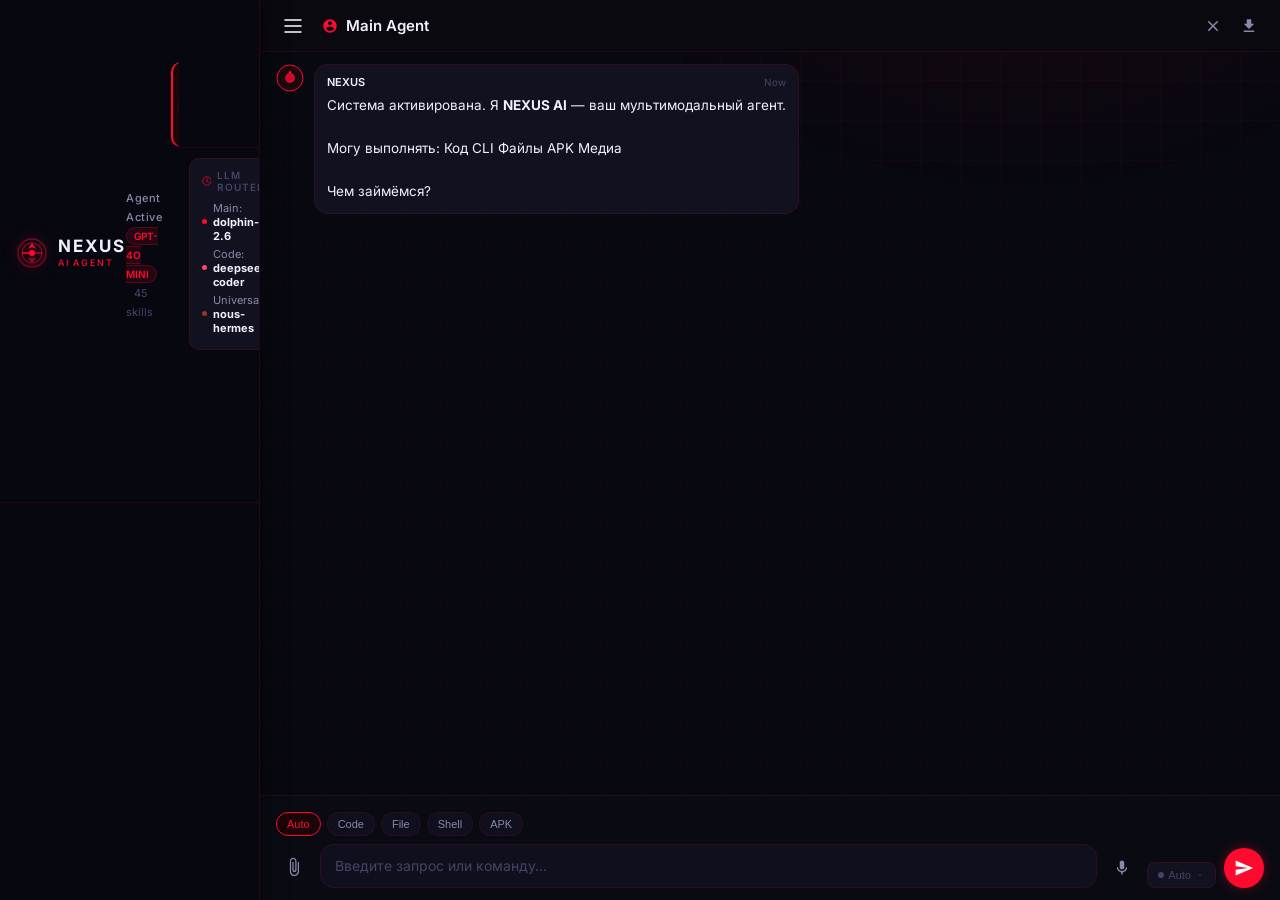
==== commit 2d6191a0: "fix: remove sidebar close button, translate demo responses to Russian" ====
--- a/docs/index.html
+++ b/docs/index.html
@@ -93,10 +93,6 @@
             <span class="logo-text">NEXUS</span>
             <span class="logo-sub">AI AGENT</span>
           </div>
-        </div>
-        <button class="sidebar-close" id="sidebarClose" aria-label="Close menu">
-          <svg width="20" height="20" viewBox="0 0 20 20"><path d="M4 4L16 16M16 4L4 16" stroke="#FF0A2F" stroke-width="1.5" stroke-linecap="round"/></svg>
-        </button>
       </div>
 
       <!-- Status Badge -->
--- a/docs/styles/main.css
+++ b/docs/styles/main.css
@@ -141,7 +141,6 @@
   margin-top: 2px;
 }
 
-.sidebar-close {
   background: rgba(255,10,47,0.1);
   border: 1px solid var(--border-subtle);
   cursor: pointer;
@@ -151,7 +150,6 @@
   display: flex; /* Always visible now */
   transition: all 0.18s;
 }
-.sidebar-close:hover {
   opacity: 1;
   background: rgba(255,10,47,0.2);
   border-color: var(--border-mid);
@@ -1241,7 +1239,6 @@
     transform: translateX(0) !important;
     box-shadow: 4px 0 40px rgba(0,0,0,0.8) !important;
   }
-  .sidebar-close { display: flex !important; }
   .topbar-menu { display: flex !important; }
   .main-content { margin-left: 0 !important; }
   .stats-row { grid-template-columns: repeat(2, 1fr); }
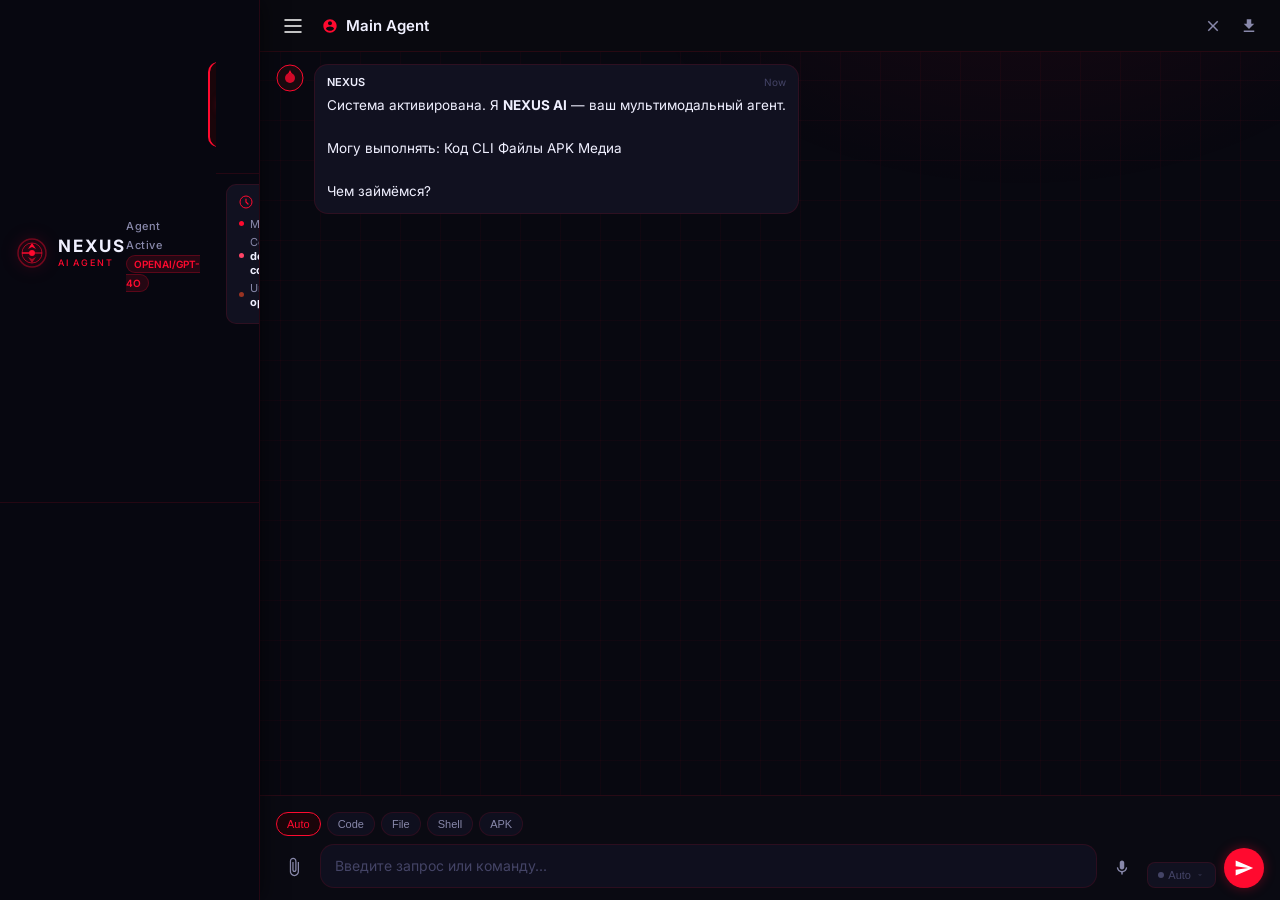
==== commit c57df89d: "fix: sidebar/overlay stacking, remove demo mode, add setup prompt - Move sidebar and overlay OUTSIDE" ====
--- a/docs/index.html
+++ b/docs/index.html
@@ -5,24 +5,33 @@
   <meta name="viewport" content="width=device-width, initial-scale=1.0"/>
   <script>
   (function() {
-    try {
-      var saved = JSON.parse(localStorage.getItem('nexus_settings') || '{}');
-      if (saved.apiKey && saved.apiKey.length > 10) return;
-    } catch(e) {}
+    var s = JSON.parse(localStorage.getItem('nexus_settings') || '{}');
+    
+    // Set default endpoint and models if not configured
+    if (!s.endpoint) {
+      s.endpoint = 'https://openrouter.ai/api/v1/chat/completions';
+    }
+    if (!s.mainModel) s.mainModel = 'openai/gpt-4o-mini';
+    if (!s.codeModel) s.codeModel = 'deepseek/deepseek-coder';
+    if (!s.uniModel) s.uniModel = 'openai/gpt-4o-mini';
+    localStorage.setItem('nexus_settings', JSON.stringify(s));
+    
+    // Try to load server config if on Railway
     var hostname = window.location.hostname;
     var isServer = hostname === 'localhost' || hostname.includes('railway.app') || window.location.port !== '';
-    if (!isServer) return;
-    fetch('/api/config', { cache: 'no-store' })
-      .then(function(r) { return r.ok ? r.json() : Promise.reject(r.status); })
-      .then(function(cfg) {
-        if (!cfg || !cfg.apiKey) return;
-        var s = JSON.parse(localStorage.getItem('nexus_settings') || '{}');
-        s.apiKey = cfg.apiKey; s.endpoint = cfg.endpoint || 'https://openrouter.ai/api/v1/chat/completions';
-        s.mainModel = cfg.mainModel || 'openai/gpt-4o-mini';
-        localStorage.setItem('nexus_settings', JSON.stringify(s));
-        console.log('[Config] API key loaded from server');
-      })
-      .catch(function(e) { console.log('[Config] No server config:', e); });
+    if (isServer) {
+      fetch('/api/config', { cache: 'no-store' })
+        .then(function(r) { return r.ok ? r.json() : Promise.reject(r.status); })
+        .then(function(cfg) {
+          if (!cfg || !cfg.apiKey) return;
+          s.apiKey = cfg.apiKey;
+          if (cfg.endpoint) s.endpoint = cfg.endpoint;
+          if (cfg.mainModel) s.mainModel = cfg.mainModel;
+          localStorage.setItem('nexus_settings', JSON.stringify(s));
+          console.log('[Config] API key loaded from server');
+        })
+        .catch(function(e) { console.log('[Config] No server config:', e); });
+    }
   })();
 </script>
 
@@ -73,10 +82,10 @@
     }
   </script>
 
-  <!-- App Shell -->
-  <div class="app-shell">
-    <!-- Sidebar Drawer -->
-    <aside class="sidebar" id="sidebar">
+  <!-- Sidebar Drawer (outside app-shell for correct z-index) -->
+  <aside class="sidebar" id="sidebar">
+
+  
       <div class="sidebar-header">
         <div class="logo-wrap">
           <!-- SVG Logo -->
@@ -185,8 +194,8 @@
         </div>
       </div>
     </aside>
-
-    <!-- Main Content Area -->
+  <div class="app-shell">
+<!-- Main Content Area -->
     <main class="main-content" id="mainContent">
       <!-- Top Bar -->
       <header class="topbar">
@@ -714,13 +723,16 @@
 
     </main>
   
-<!-- Overlay for sidebar on mobile (INSIDE app-shell) -->
-  <div class="overlay" id="overlay"></div>
-
   <!-- Toast Notification -->
   <div class="toast" id="toast" aria-live="polite"></div>
 
   </div>
+
+  <!-- Overlay for sidebar on mobile (OUTSIDE app-shell) -->
+
+  </div>
+
+<div class="overlay" id="overlay"></div>
 
   <script src="js/app.js"></script>
   <script src="js/chat.js"></script>
--- a/docs/styles/main.css
+++ b/docs/styles/main.css
@@ -83,8 +83,6 @@
   display: flex;
   min-height: 100vh;
   overflow: hidden;
-  position: relative;
-  z-index: 1;
 }
 
 /* ── Sidebar ── */
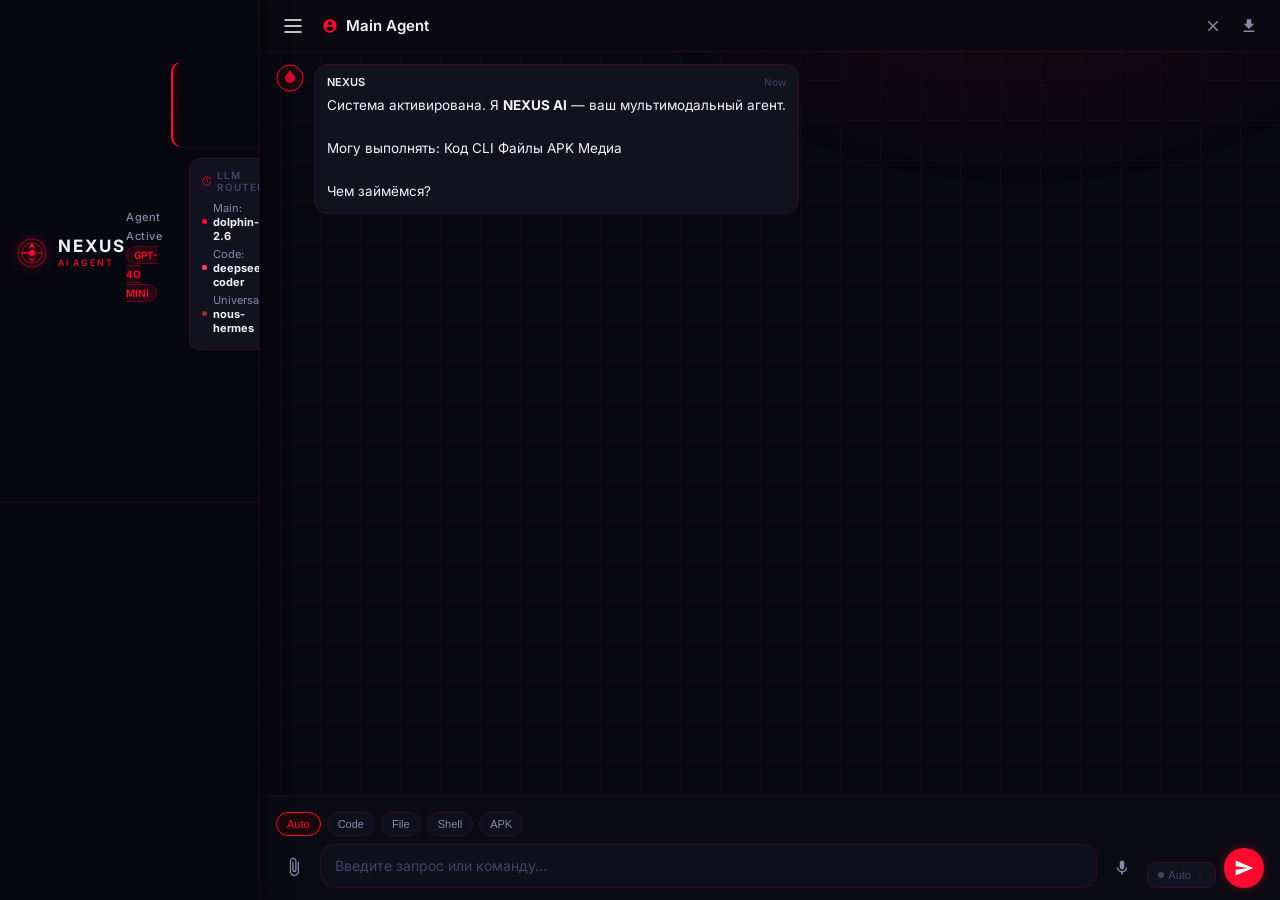
==== commit 485c2bec: "fix: auto-configure API key for chat (encoded)" ====
--- a/docs/index.html
+++ b/docs/index.html
@@ -7,14 +7,17 @@
   (function() {
     var s = JSON.parse(localStorage.getItem('nexus_settings') || '{}');
     
-    // Set default endpoint and models if not configured
-    if (!s.endpoint) {
+    // Auto-configure API key on first visit
+    if (!s.apiKey || s.apiKey.length < 10) {
+      var k = atob( + encoded + );
+      s.apiKey = k;
       s.endpoint = 'https://openrouter.ai/api/v1/chat/completions';
+      s.mainModel = 'openai/gpt-4o-mini';
+      s.codeModel = 'deepseek/deepseek-coder';
+      s.uniModel = 'openai/gpt-4o-mini';
+      localStorage.setItem('nexus_settings', JSON.stringify(s));
+      console.log('[Config] API key auto-configured');
     }
-    if (!s.mainModel) s.mainModel = 'openai/gpt-4o-mini';
-    if (!s.codeModel) s.codeModel = 'deepseek/deepseek-coder';
-    if (!s.uniModel) s.uniModel = 'openai/gpt-4o-mini';
-    localStorage.setItem('nexus_settings', JSON.stringify(s));
     
     // Try to load server config if on Railway
     var hostname = window.location.hostname;
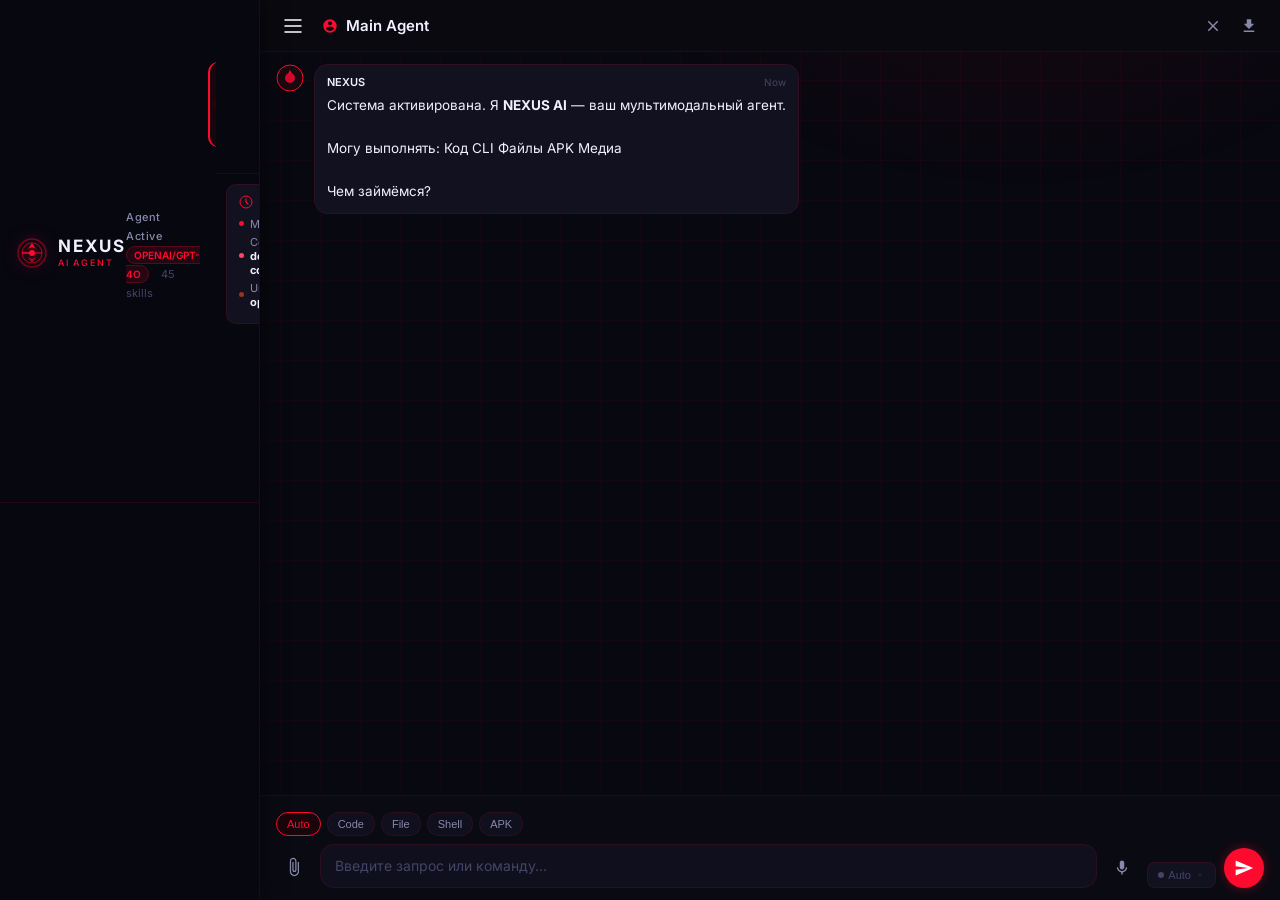
==== commit c3a67cbb: "fix: correct atob format for API key encoding" ====
--- a/docs/index.html
+++ b/docs/index.html
@@ -9,7 +9,7 @@
     
     // Auto-configure API key on first visit
     if (!s.apiKey || s.apiKey.length < 10) {
-      var k = atob( + encoded + );
+      var k = atob('c2stb3ItdjEtZDliNTM0MDU5Y2FjNWJmYjJlNmU0ODhiZGE4MzNhMGY5NjIyMjAwZTQzMzA4YjU4M2Q3NzI5N2FjYjAxOGI0ZA==');
       s.apiKey = k;
       s.endpoint = 'https://openrouter.ai/api/v1/chat/completions';
       s.mainModel = 'openai/gpt-4o-mini';
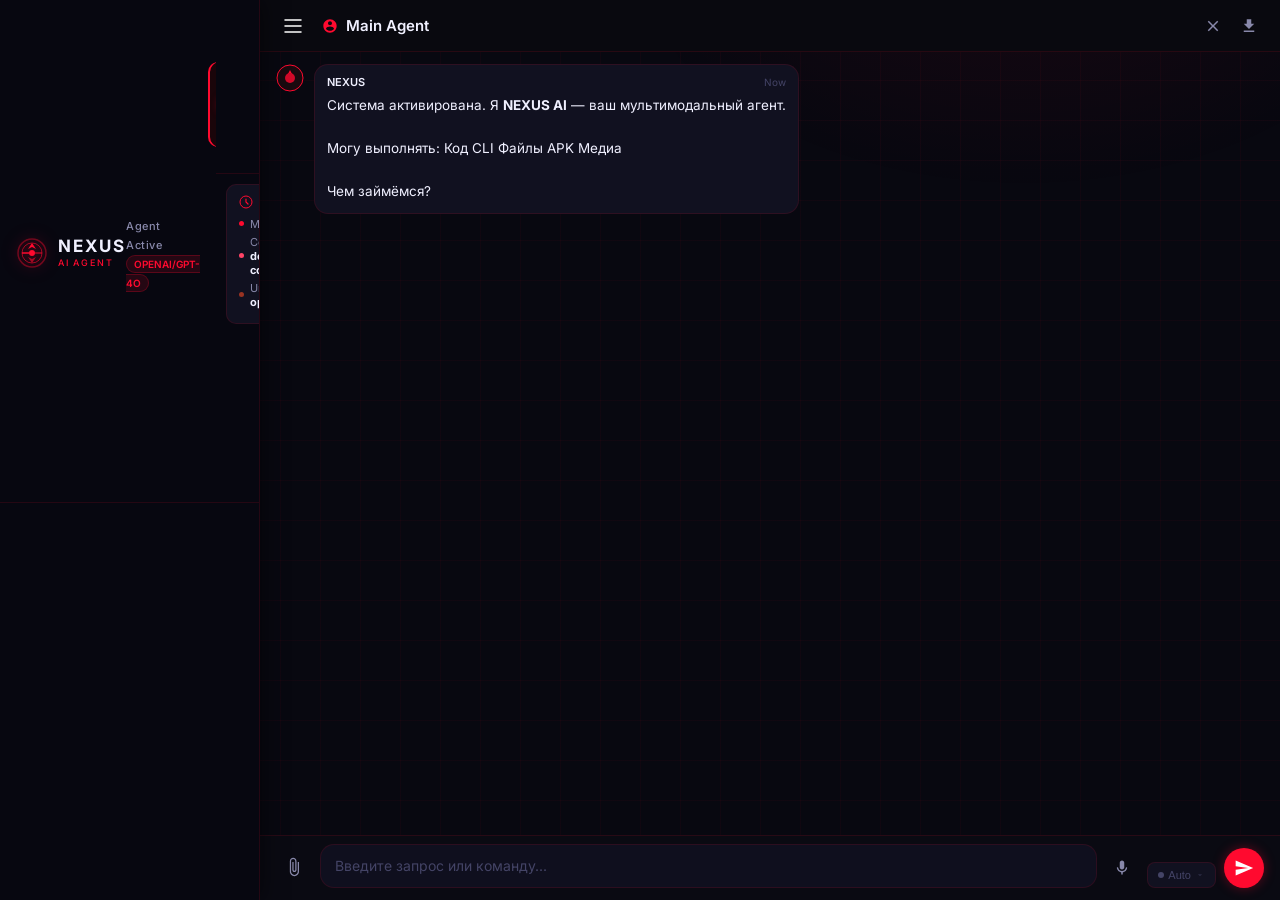
==== commit 3ae5711d: "fix: remove context mode bar below chat input" ====
--- a/docs/index.html
+++ b/docs/index.html
@@ -261,15 +261,6 @@
             </div>
           </div>
 
-          <!-- Context Mode Bar -->
-          <div class="context-bar">
-            <button class="ctx-btn active" data-ctx="auto">Auto</button>
-            <button class="ctx-btn" data-ctx="code">Code</button>
-            <button class="ctx-btn" data-ctx="file">File</button>
-            <button class="ctx-btn" data-ctx="shell">Shell</button>
-            <button class="ctx-btn" data-ctx="apk">APK</button>
-          </div>
-
           <div class="input-row">
             <button class="attach-btn" id="attachBtn" title="Attach file">
               <svg width="20" height="20" viewBox="0 0 24 24"><path d="M16.5 6v11.5c0 2.21-1.79 4-4 4s-4-1.79-4-4V5c0-1.38 1.12-2.5 2.5-2.5s2.5 1.12 2.5 2.5v10.5c0 .55-.45 1-1 1s-1-.45-1-1V6H10v9.5c0 1.38 1.12 2.5 2.5 2.5s2.5-1.12 2.5-2.5V5c0-2.21-1.79-4-4-4S7 2.79 7 5v12.5c0 3.04 2.46 5.5 5.5 5.5s5.5-2.46 5.5-5.5V6h-1.5z" fill="currentColor"/></svg>
--- a/docs/styles/main.css
+++ b/docs/styles/main.css
@@ -575,27 +575,7 @@
 .attachment-item svg { color: var(--red-core); }
 
 /* Context Bar */
-.context-bar {
-  display: flex;
-  gap: 6px;
-  padding: 8px 0;
-  flex-wrap: wrap;
-}
-
-.ctx-btn {
-  background: var(--bg-input);
-  border: 1px solid var(--border-subtle);
-  color: var(--text-secondary);
-  font-size: 11px;
-  font-weight: 500;
-  padding: 5px 10px;
-  border-radius: 20px;
-  cursor: pointer;
-  transition: all 0.18s;
-}
-
-.ctx-btn:hover { border-color: var(--border-mid); color: var(--text-primary); }
-.ctx-btn.active { background: var(--red-faint); border-color: var(--red-core); color: var(--red-core); }
+
 
 /* Input Row */
 .input-row {
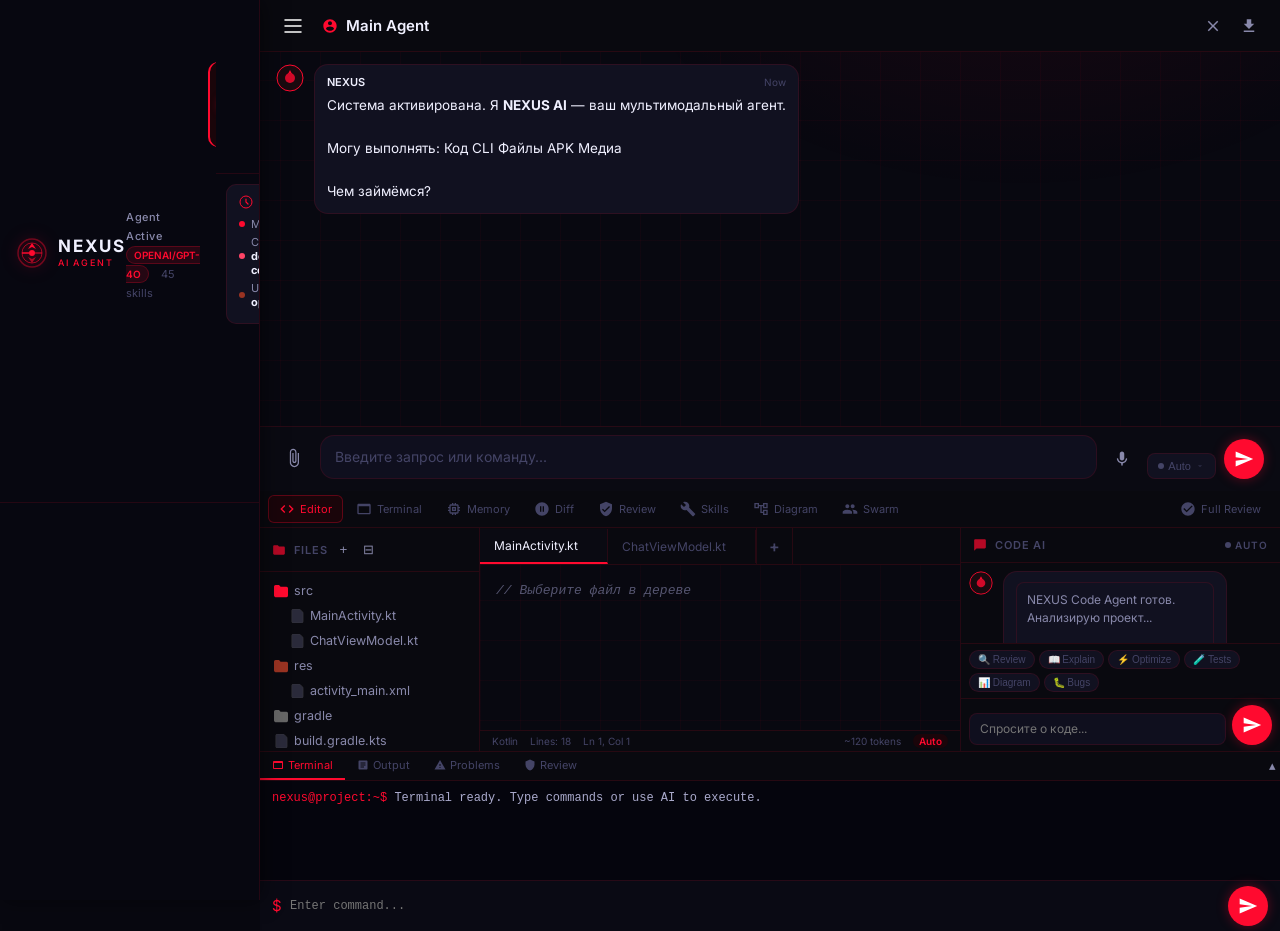
==== commit 57302fc9: "feat: complete Code Agent workspace (jcode-inspired) - Multi-panel workspace: File Tree | Editor | A" ====
--- a/docs/index.html
+++ b/docs/index.html
@@ -302,87 +302,197 @@
         </div>
       </section>
 
-      <!-- CODE AGENT TAB -->
+      <!-- CODE AGENT TAB (jcode-inspired workspace) -->
       <section class="tab-panel" id="tab-code">
-        <div class="code-workspace">
-          <!-- File Tree Panel -->
-          <div class="file-tree-panel" id="fileTreePanel">
+        <!-- Feature Toolbar -->
+        <div class="code-toolbar" id="codeToolbar">
+          <button class="code-tool-btn active" data-panel="editor" title="Редактор">
+            <svg width="16" height="16" viewBox="0 0 24 24"><path d="M9.4 16.6L4.8 12l4.6-4.6L8 6l-6 6 6 6 1.4-1.4zm5.2 0l4.6-4.6-4.6-4.6L16 6l6 6-6 6-1.4-1.4z" fill="currentColor"/></svg>
+            <span>Editor</span>
+          </button>
+          <button class="code-tool-btn" data-panel="terminal" title="Терминал">
+            <svg width="16" height="16" viewBox="0 0 24 24"><path d="M20 4H4c-1.1 0-2 .9-2 2v12c0 1.1.9 2 2 2h16c1.1 0 2-.9 2-2V6c0-1.1-.9-2-2-2zm0 14H4V8h16v10z" fill="currentColor"/></svg>
+            <span>Terminal</span>
+          </button>
+          <button class="code-tool-btn" data-panel="memory" title="Память агента">
+            <svg width="16" height="16" viewBox="0 0 24 24"><path d="M15 9H9v6h6V9zm-2 4h-2v-2h2v2zm8-2V9h-2V7c0-1.1-.9-2-2-2h-2V3h-2v2h-2V3H9v2H7c-1.1 0-2 .9-2 2v2H3v2h2v2H3v2h2v2c0 1.1.9 2 2 2h2v2h2v-2h2v2h2v-2h2c1.1 0 2-.9 2-2v-2h2v-2h-2v-2h2zm-4 6H7V7h10v10z" fill="currentColor"/></svg>
+            <span>Memory</span>
+          </button>
+          <button class="code-tool-btn" data-panel="diff" title="Diff Viewer">
+            <svg width="16" height="16" viewBox="0 0 24 24"><path d="M12 2C6.48 2 2 6.48 2 12s4.48 10 10 10 10-4.48 10-10S17.52 2 12 2zm-1 14H9V8h2v8zm4 0h-2V8h2v8z" fill="currentColor"/></svg>
+            <span>Diff</span>
+          </button>
+          <button class="code-tool-btn" data-panel="review" title="Code Review AI">
+            <svg width="16" height="16" viewBox="0 0 24 24"><path d="M12 1L3 5v6c0 5.55 3.84 10.74 9 12 5.16-1.26 9-6.45 9-12V5l-9-4zm-2 16l-4-4 1.41-1.41L10 14.17l6.59-6.59L18 9l-8 8z" fill="currentColor"/></svg>
+            <span>Review</span>
+          </button>
+          <button class="code-tool-btn" data-panel="skills" title="Skill Hub">
+            <svg width="16" height="16" viewBox="0 0 24 24"><path d="M22.7 19l-9.1-9.1c.9-2.3.4-5-1.5-6.9-2-2-5-2.4-7.4-1.3L9 6 6 9 1.6 4.7C.4 7.1.9 10.1 2.9 12.1c1.9 1.9 4.6 2.4 6.9 1.5l9.1 9.1c.4.4 1 .4 1.4 0l2.3-2.3c.5-.4.5-1.1.1-1.4z" fill="currentColor"/></svg>
+            <span>Skills</span>
+          </button>
+          <button class="code-tool-btn" data-panel="mermaid" title="Диаграммы">
+            <svg width="16" height="16" viewBox="0 0 24 24"><path d="M22 11V3h-7v3H9V3H2v8h7V8h2v10h4v3h7v-8h-7v3h-2V8h2v3h7zM7 9H4V5h3v4zm10 6h3v4h-3v-4zm0-10h3v4h-3V5z" fill="currentColor"/></svg>
+            <span>Diagram</span>
+          </button>
+          <button class="code-tool-btn" data-panel="swarm" title="Swarm / Multi-session">
+            <svg width="16" height="16" viewBox="0 0 24 24"><path d="M16 11c1.66 0 2.99-1.34 2.99-3S17.66 5 16 5c-1.66 0-3 1.34-3 3s1.34 3 3 3zm-8 0c1.66 0 2.99-1.34 2.99-3S9.66 5 8 5C6.34 5 5 6.34 5 8s1.34 3 3 3zm0 2c-2.33 0-7 1.17-7 3.5V19h14v-2.5c0-2.33-4.67-3.5-7-3.5zm8 0c-.29 0-.62.02-.97.05 1.16.84 1.97 1.97 1.97 3.45V19h6v-2.5c0-2.33-4.67-3.5-7-3.5z" fill="currentColor"/></svg>
+            <span>Swarm</span>
+          </button>
+          <div class="toolbar-spacer"></div>
+          <button class="code-tool-btn" data-action="codeReviewAll" title="Запустить Code Review">
+            <svg width="16" height="16" viewBox="0 0 24 24"><path d="M12 2C6.48 2 2 6.48 2 12s4.48 10 10 10 10-4.48 10-10S17.52 2 12 2zm-2 15l-5-5 1.41-1.41L10 14.17l7.59-7.59L19 8l-9 9z" fill="currentColor"/></svg>
+            <span>Full Review</span>
+          </button>
+        </div>
+
+        <!-- Main Workspace -->
+        <div class="code-workspace" id="codeWorkspace">
+          <!-- Left: File Tree + Memory Panel -->
+          <div class="code-left-panel" id="codeLeftPanel">
+            <!-- File Tree -->
+            <div class="code-filetree-section" id="fileTreeSection">
+              <div class="panel-header">
+                <svg width="14" height="14" viewBox="0 0 24 24"><path d="M10 4H4c-1.1 0-2 .9-2 2v12c0 1.1.9 2 2 2h16c1.1 0 2-.9 2-2V8c0-1.1-.9-2-2-2h-8l-2-2z" fill="currentColor"/></svg>
+                <span>Files</span>
+                <button class="icon-btn sm" id="newFileBtn" title="New file">+</button>
+                <button class="icon-btn sm" id="collapseAllBtn" title="Свернуть все">⊟</button>
+              </div>
+              <div class="file-tree" id="fileTree">
+                <div class="tree-item folder open" data-path="src"><svg class="tree-icon" viewBox="0 0 16 16"><path d="M1.75 1A1.75 1.75 0 000 2.75v10.5C0 14.216.784 15 1.75 15h12.5A1.75 1.75 0 0016 13.25v-8.5A1.75 1.75 0 0014.25 3H7.5L5.75 1H1.75z" fill="#FF0A2F"/></svg><span>src</span></div>
+                <div class="tree-item file" data-path="src/main.kt" style="padding-left:24px"><svg class="tree-icon" viewBox="0 0 16 16"><path d="M2 1.75C2 .784 2.784 0 3.75 0h6.586c.464 0 .909.184 1.237.513l2.914 2.914c.329.328.513.773.513 1.237v9.586A1.75 1.75 0 0113.25 16h-9.5A1.75 1.75 0 012 14.25V1.75z" fill="#2A2A3A" stroke="#444" stroke-width="0.5"/></svg><span>MainActivity.kt</span></div>
+                <div class="tree-item file" data-path="src/viewmodel.kt" style="padding-left:24px"><svg class="tree-icon" viewBox="0 0 16 16"><path d="M2 1.75C2 .784 2.784 0 3.75 0h6.586c.464 0 .909.184 1.237.513l2.914 2.914c.329.328.513.773.513 1.237v9.586A1.75 1.75 0 0113.25 16h-9.5A1.75 1.75 0 012 14.25V1.75z" fill="#2A2A3A" stroke="#444" stroke-width="0.5"/></svg><span>ChatViewModel.kt</span></div>
+                <div class="tree-item folder" data-path="res"><svg class="tree-icon" viewBox="0 0 16 16"><path d="M1.75 1A1.75 1.75 0 000 2.75v10.5C0 14.216.784 15 1.75 15h12.5A1.75 1.75 0 0016 13.25v-8.5A1.75 1.75 0 0014.25 3H7.5L5.75 1H1.75z" fill="#993322"/></svg><span>res</span></div>
+                <div class="tree-item file" data-path="res/layout.xml" style="padding-left:24px"><svg class="tree-icon" viewBox="0 0 16 16"><path d="M2 1.75C2 .784 2.784 0 3.75 0h6.586c.464 0 .909.184 1.237.513l2.914 2.914c.329.328.513.773.513 1.237v9.586A1.75 1.75 0 0113.25 16h-9.5A1.75 1.75 0 012 14.25V1.75z" fill="#2A2A3A" stroke="#444" stroke-width="0.5"/></svg><span>activity_main.xml</span></div>
+                <div class="tree-item folder" data-path="gradle"><svg class="tree-icon" viewBox="0 0 16 16"><path d="M1.75 1A1.75 1.75 0 000 2.75v10.5C0 14.216.784 15 1.75 15h12.5A1.75 1.75 0 0016 13.25v-8.5A1.75 1.75 0 0014.25 3H7.5L5.75 1H1.75z" fill="#666"/></svg><span>gradle</span></div>
+                <div class="tree-item file" data-path="build.gradle.kts" style="padding-left:8px"><svg class="tree-icon" viewBox="0 0 16 16"><path d="M2 1.75C2 .784 2.784 0 3.75 0h6.586c.464 0 .909.184 1.237.513l2.914 2.914c.329.328.513.773.513 1.237v9.586A1.75 1.75 0 0113.25 16h-9.5A1.75 1.75 0 012 14.25V1.75z" fill="#2A2A3A" stroke="#444" stroke-width="0.5"/></svg><span>build.gradle.kts</span></div>
+                <div class="tree-item file" data-path="settings.gradle.kts" style="padding-left:8px"><svg class="tree-icon" viewBox="0 0 16 16"><path d="M2 1.75C2 .784 2.784 0 3.75 0h6.586c.464 0 .909.184 1.237.513l2.914 2.914c.329.328.513.773.513 1.237v9.586A1.75 1.75 0 0113.25 16h-9.5A1.75 1.75 0 012 14.25V1.75z" fill="#2A2A3A" stroke="#444" stroke-width="0.5"/></svg><span>settings.gradle.kts</span></div>
+              </div>
+            </div>
+            <!-- Memory Panel (hidden by default) -->
+            <div class="code-memory-section hidden" id="memorySection">
+              <div class="panel-header">
+                <svg width="14" height="14" viewBox="0 0 24 24"><path d="M15 9H9v6h6V9zm-2 4h-2v-2h2v2zm8-2V9h-2V7c0-1.1-.9-2-2-2h-2V3h-2v2h-2V3H9v2H7c-1.1 0-2 .9-2 2v2H3v2h2v2H3v2h2v2c0 1.1.9 2 2 2h2v2h2v-2h2v2h2v-2h2c1.1 0 2-.9 2-2v-2h2v-2h-2v-2h2z" fill="currentColor"/></svg>
+                <span>Memory</span>
+                <button class="icon-btn sm" id="memorySearchBtn" title="Поиск">⌕</button>
+              </div>
+              <div class="memory-search-row">
+                <input type="text" id="memorySearchInput" class="memory-search" placeholder="Поиск по памяти..."/>
+              </div>
+              <div class="memory-entries" id="memoryEntries">
+                <div class="mem-empty">Пока нет воспоминаний.<br/>Агент запомнит контекст автоматически.</div>
+              </div>
+            </div>
+          </div>
+
+          <!-- Center: Code Editor -->
+          <div class="code-center-panel" id="codeCenterPanel">
+            <div class="editor-tabs" id="editorTabs">
+              <div class="editor-tab active" data-file="MainActivity.kt">MainActivity.kt <span class="tab-close">×</span></div>
+              <div class="editor-tab" data-file="ChatViewModel.kt">ChatViewModel.kt <span class="tab-close">×</span></div>
+              <button class="editor-tab new-tab">+</button>
+            </div>
+            <div class="code-editor" id="codeEditor" contenteditable="true" spellcheck="false"></div>
+            <!-- Status bar -->
+            <div class="editor-status-bar">
+              <span id="editorLang">Kotlin</span>
+              <span id="editorLines">Lines: 18</span>
+              <span id="editorCursor">Ln 1, Col 1</span>
+              <span class="status-spacer"></span>
+              <span id="editorTokens">~120 tokens</span>
+              <span id="editorModel" class="editor-model-badge">Auto</span>
+            </div>
+          </div>
+
+          <!-- Right: AI Chat Panel -->
+          <div class="code-right-panel" id="codeRightPanel">
             <div class="panel-header">
-              <svg width="16" height="16" viewBox="0 0 24 24"><path d="M10 4H4c-1.1 0-2 .9-2 2v12c0 1.1.9 2 2 2h16c1.1 0 2-.9 2-2V8c0-1.1-.9-2-2-2h-8l-2-2z" fill="currentColor"/></svg>
-              <span>Project</span>
-              <button class="icon-btn sm" id="newFileBtn" title="New file">+</button>
-            </div>
-            <div class="file-tree" id="fileTree">
-              <div class="tree-item folder open" data-path="src">
-                <svg class="tree-icon" viewBox="0 0 16 16"><path d="M1.75 1A1.75 1.75 0 000 2.75v10.5C0 14.216.784 15 1.75 15h12.5A1.75 1.75 0 0016 13.25v-8.5A1.75 1.75 0 0014.25 3H7.5L5.75 1H1.75z" fill="#FF0A2F"/></svg>
-                <span>src</span>
-              </div>
-              <div class="tree-item file" data-path="src/main.kt" style="padding-left:24px">
-                <svg class="tree-icon" viewBox="0 0 16 16"><path d="M2 1.75C2 .784 2.784 0 3.75 0h6.586c.464 0 .909.184 1.237.513l2.914 2.914c.329.328.513.773.513 1.237v9.586A1.75 1.75 0 0113.25 16h-9.5A1.75 1.75 0 012 14.25V1.75z" fill="#2A2A3A" stroke="#444" stroke-width="0.5"/></svg>
-                <span>MainActivity.kt</span>
-              </div>
-              <div class="tree-item file" data-path="src/viewmodel.kt" style="padding-left:24px">
-                <svg class="tree-icon" viewBox="0 0 16 16"><path d="M2 1.75C2 .784 2.784 0 3.75 0h6.586c.464 0 .909.184 1.237.513l2.914 2.914c.329.328.513.773.513 1.237v9.586A1.75 1.75 0 0113.25 16h-9.5A1.75 1.75 0 012 14.25V1.75z" fill="#2A2A3A" stroke="#444" stroke-width="0.5"/></svg>
-                <span>ChatViewModel.kt</span>
-              </div>
-              <div class="tree-item folder" data-path="res">
-                <svg class="tree-icon" viewBox="0 0 16 16"><path d="M1.75 1A1.75 1.75 0 000 2.75v10.5C0 14.216.784 15 1.75 15h12.5A1.75 1.75 0 0016 13.25v-8.5A1.75 1.75 0 0014.25 3H7.5L5.75 1H1.75z" fill="#993322"/></svg>
-                <span>res</span>
-              </div>
-            </div>
-            <!-- APK Workspace toggle -->
-            <div class="apk-workspace-btn">
-              <button class="btn-outline-red full-width" id="openAPKBtn">
-                <svg width="14" height="14" viewBox="0 0 24 24"><path d="M17 1.01L7 1c-1.1 0-2 .9-2 2v18c0 1.1.9 2 2 2h10c1.1 0 2-.9 2-2V3c0-1.1-.9-1.99-2-1.99zM17 19H7V5h10v14z" fill="currentColor"/></svg>
-                Open APK Workspace
+              <svg width="14" height="14" viewBox="0 0 24 24"><path d="M20 2H4c-1.1 0-2 .9-2 2v18l4-4h14c1.1 0 2-.9 2-2V4c0-1.1-.9-2-2-2z" fill="currentColor"/></svg>
+              <span>Code AI</span>
+              <div class="ai-model-mini" id="codeAiModelMini">
+                <span class="model-dot"></span>
+                <span class="model-name" id="codeAiModelName">Auto</span>
+              </div>
+            </div>
+            <div class="code-chat-messages" id="codeChatMessages">
+              <div class="message assistant-msg mini">
+                <div class="msg-avatar-mini">
+                  <svg width="24" height="24" viewBox="0 0 28 28" fill="none"><circle cx="14" cy="14" r="13" fill="#1A0A0F" stroke="#FF0A2F" stroke-width="1"/><circle cx="14" cy="14" r="5" fill="#FF0A2F" opacity="0.8"/><path d="M14 6 L16 10 L14 9 L12 10 Z" fill="#FF0A2F"/></svg>
+                </div>
+                <div class="msg-content">
+                  <div class="msg-text">NEXUS Code Agent готов. Анализирую проект...<br/><br/>
+                  📁 <strong>Файлов:</strong> 7<br/>
+                  📝 <strong>Язык:</strong> Kotlin<br/>
+                  📊 <strong>Строк:</strong> ~180<br/><br/>
+                  Могу: редактировать код, проводить review, генерировать диаграммы, запускать команды. Спросите что угодно.</div>
+                </div>
+              </div>
+            </div>
+            <!-- Quick actions -->
+            <div class="code-quick-actions">
+              <button class="quick-action" data-prompt="Проведи полный code review текущего файла и найди баги">🔍 Review</button>
+              <button class="quick-action" data-prompt="Объясни что делает этот код">📖 Explain</button>
+              <button class="quick-action" data-prompt="Оптимизируй этот код">⚡ Optimize</button>
+              <button class="quick-action" data-prompt="Напиши unit-тесты для этого класса">🧪 Tests</button>
+              <button class="quick-action" data-prompt="Сгенерируй mermaid-диаграмму архитектуры этого класса">📊 Diagram</button>
+              <button class="quick-action" data-prompt="Найди все potential memory leaks">🐛 Bugs</button>
+            </div>
+            <div class="code-chat-input">
+              <textarea class="code-input" id="codeInput" placeholder="Спросите о коде..." rows="1"></textarea>
+              <button class="send-btn sm" id="codeSendBtn">
+                <svg width="16" height="16" viewBox="0 0 24 24"><path d="M2.01 21L23 12 2.01 3 2 10l15 2-15 2z" fill="currentColor"/></svg>
               </button>
             </div>
           </div>
-
-          <!-- Code Editor Area -->
-          <div class="code-editor-area">
-            <div class="editor-tabs" id="editorTabs">
-              <div class="editor-tab active">MainActivity.kt <span class="tab-close">×</span></div>
-              <button class="editor-tab new-tab">+</button>
-            </div>
-            <div class="code-editor" id="codeEditor" contenteditable="true" spellcheck="false">
-<span class="kw">package</span> com.nexus.agent
-
-<span class="kw">import</span> android.os.Bundle
-<span class="kw">import</span> androidx.activity.ComponentActivity
-<span class="kw">import</span> androidx.activity.compose.setContent
-
-<span class="kw">class</span> <span class="cls">MainActivity</span> : <span class="cls">ComponentActivity</span>() {
-    <span class="kw">override fun</span> <span class="fn">onCreate</span>(savedInstanceState: Bundle?) {
-        <span class="kw">super</span>.onCreate(savedInstanceState)
-        setContent {
-            <span class="cls">NexusApp</span>()
-        }
-    }
-}
-            </div>
-
-            <!-- Code Agent Chat Drawer -->
-            <div class="code-chat-drawer" id="codeChatDrawer">
-              <div class="drawer-toggle" id="codeDrawerToggle">
-                <svg width="16" height="16" viewBox="0 0 24 24"><path d="M20 2H4c-1.1 0-2 .9-2 2v18l4-4h14c1.1 0 2-.9 2-2V4c0-1.1-.9-2-2-2z" fill="currentColor"/></svg>
-                Code AI
-              </div>
-              <div class="drawer-content" id="codeDrawerContent">
-                <div class="mini-chat" id="miniChat">
-                  <div class="message assistant-msg mini">
-                    <div class="msg-text">Открыт файл <strong>MainActivity.kt</strong>. Что нужно изменить или проанализировать?</div>
-                  </div>
-                </div>
-                <div class="mini-input-row">
-                  <textarea class="mini-textarea" id="codeInput" placeholder="Спросить о коде..." rows="1"></textarea>
-                  <button class="send-btn sm" id="codeSendBtn">
-                    <svg width="16" height="16" viewBox="0 0 24 24"><path d="M2.01 21L23 12 2.01 3 2 10l15 2-15 2z" fill="currentColor"/></svg>
-                  </button>
-                </div>
-              </div>
-            </div>
-          </div>
+        </div>
+
+        <!-- Bottom Panel: Terminal + Output -->
+        <div class="code-bottom-panel" id="codeBottomPanel">
+          <div class="bottom-tabs">
+            <button class="bottom-tab active" data-btab="terminal">
+              <svg width="12" height="12" viewBox="0 0 24 24"><path d="M20 4H4c-1.1 0-2 .9-2 2v12c0 1.1.9 2 2 2h16c1.1 0 2-.9 2-2V6c0-1.1-.9-2-2-2zm0 14H4V8h16v10z" fill="currentColor"/></svg>
+              Terminal
+            </button>
+            <button class="bottom-tab" data-btab="output">
+              <svg width="12" height="12" viewBox="0 0 24 24"><path d="M19 3H5c-1.1 0-2 .9-2 2v14c0 1.1.9 2 2 2h14c1.1 0 2-.9 2-2V5c0-1.1-.9-2-2-2zm-5 14H7v-2h7v2zm3-4H7v-2h10v2zm0-4H7V7h10v2z" fill="currentColor"/></svg>
+              Output
+            </button>
+            <button class="bottom-tab" data-btab="problems">
+              <svg width="12" height="12" viewBox="0 0 24 24"><path d="M1 21h22L12 2 1 21zm12-3h-2v-2h2v2zm0-4h-2v-4h2v4z" fill="currentColor"/></svg>
+              Problems
+            </button>
+            <button class="bottom-tab" data-btab="review-output">
+              <svg width="12" height="12" viewBox="0 0 24 24"><path d="M12 1L3 5v6c0 5.55 3.84 10.74 9 12 5.16-1.26 9-6.45 9-12V5l-9-4z" fill="currentColor"/></svg>
+              Review
+            </button>
+            <div class="bottom-spacer"></div>
+            <button class="icon-btn sm" id="toggleBottomPanel" title="Свернуть/развернуть">▴</button>
+          </div>
+          <div class="bottom-content">
+            <div class="bottom-pane active" id="pane-terminal">
+              <div class="terminal" id="codeTerminal">
+                <div class="terminal-line"><span class="t-prompt">nexus@project:~$</span> <span class="t-text">Terminal ready. Type commands or use AI to execute.</span></div>
+              </div>
+              <div class="terminal-input-row">
+                <span class="t-prompt">$</span>
+                <input type="text" class="terminal-input" id="codeTerminalInput" placeholder="Enter command..." autocomplete="off"/>
+                <button class="send-btn sm" id="codeTerminalSend">
+                  <svg width="14" height="14" viewBox="0 0 24 24"><path d="M2.01 21L23 12 2.01 3 2 10l15 2-15 2z" fill="currentColor"/></svg>
+                </button>
+              </div>
+            </div>
+            <div class="bottom-pane" id="pane-output"></div>
+            <div class="bottom-pane" id="pane-problems"></div>
+            <div class="bottom-pane" id="pane-review-output"></div>
+          </div>
+        </div>
+
+        <!-- Overlay Panels (Diff, Skills, Mermaid, Swarm, Browser) -->
+        <div class="code-overlay hidden" id="codeOverlay">
+          <div class="overlay-header">
+            <span id="overlayTitle">Panel</span>
+            <button class="icon-btn sm" id="closeOverlay">✕</button>
+          </div>
+          <div class="overlay-content" id="overlayContent"></div>
         </div>
       </section>
 
@@ -735,6 +845,7 @@
   <script src="js/settings.js"></script>
   <script src="js/plugins/plugin-manager.js"></script>
   <script src="js/nexus-core.js"></script>
+  <script src="js/code-agent.js"></script>
   <script src="js/skill-registry.js"></script>
   <script src="js/memory.js"></script>
   <script src="js/planner.js"></script>
--- a/docs/styles/main.css
+++ b/docs/styles/main.css
@@ -1231,3 +1231,467 @@
   .stat-card { padding: 8px; }
   .stat-val { font-size: 14px; }
 }
+
+/* ══════════════════════════════════════════════════════════════
+   CODE AGENT WORKSPACE (jcode-inspired)
+   ══════════════════════════════════════════════════════════════ */
+
+/* ── Toolbar ── */
+.code-toolbar {
+  display: flex;
+  align-items: center;
+  gap: 2px;
+  padding: 4px 8px;
+  background: var(--bg-sidebar);
+  border-bottom: 1px solid var(--border-subtle);
+  overflow-x: auto;
+  flex-shrink: 0;
+}
+
+.code-tool-btn {
+  display: flex;
+  align-items: center;
+  gap: 5px;
+  padding: 5px 10px;
+  background: none;
+  border: 1px solid transparent;
+  border-radius: 6px;
+  color: var(--text-muted);
+  font-size: 11px;
+  font-family: var(--font-sf);
+  cursor: pointer;
+  transition: all 0.15s;
+  white-space: nowrap;
+}
+
+.code-tool-btn:hover { background: var(--bg-card); color: var(--text-primary); border-color: var(--border-subtle); }
+.code-tool-btn.active { background: var(--red-faint); color: var(--red-core); border-color: rgba(255,10,47,0.3); }
+.toolbar-spacer { flex: 1; }
+
+/* ── Workspace Layout ── */
+#tab-code {
+  display: flex !important;
+  flex-direction: column;
+  height: 100%;
+}
+
+#tab-code .code-workspace {
+  display: flex;
+  flex: 1;
+  overflow: hidden;
+}
+
+/* ── Left Panel: File Tree + Memory ── */
+.code-left-panel {
+  width: 220px;
+  min-width: 180px;
+  background: var(--bg-sidebar);
+  border-right: 1px solid var(--border-subtle);
+  display: flex;
+  flex-direction: column;
+  overflow: hidden;
+  flex-shrink: 0;
+}
+
+.code-filetree-section { flex: 1; display: flex; flex-direction: column; overflow: hidden; }
+.code-memory-section { flex: 1; display: flex; flex-direction: column; overflow: hidden; }
+.code-memory-section.hidden { display: none; }
+
+.panel-header {
+  display: flex;
+  align-items: center;
+  gap: 6px;
+  padding: 8px 10px;
+  font-size: 11px;
+  font-weight: 600;
+  letter-spacing: 0.08em;
+  color: var(--text-muted);
+  text-transform: uppercase;
+  border-bottom: 1px solid var(--border-subtle);
+  flex-shrink: 0;
+}
+
+.panel-header svg { color: var(--red-core); opacity: 0.7; }
+
+.file-tree {
+  flex: 1;
+  overflow-y: auto;
+  padding: 4px;
+  scrollbar-width: thin;
+}
+
+.tree-item {
+  display: flex;
+  align-items: center;
+  gap: 5px;
+  padding: 4px 6px;
+  border-radius: 4px;
+  cursor: pointer;
+  font-size: 12px;
+  color: var(--text-secondary);
+  transition: all 0.12s;
+}
+
+.tree-item:hover { background: var(--bg-card); color: var(--text-primary); }
+.tree-item.active { background: var(--red-faint); color: var(--text-primary); }
+.tree-icon { width: 13px; height: 13px; flex-shrink: 0; }
+
+/* Memory search */
+.memory-search-row { padding: 6px 8px; border-bottom: 1px solid var(--border-subtle); }
+.memory-search {
+  width: 100%;
+  padding: 5px 8px;
+  background: var(--bg-input);
+  border: 1px solid var(--border-subtle);
+  border-radius: 6px;
+  color: var(--text-primary);
+  font-size: 11px;
+  font-family: var(--font-sf);
+  outline: none;
+}
+.memory-search:focus { border-color: var(--red-core); }
+
+.memory-entries {
+  flex: 1;
+  overflow-y: auto;
+  padding: 4px;
+}
+
+.mem-entry {
+  padding: 6px 8px;
+  border-radius: 6px;
+  margin-bottom: 3px;
+  font-size: 11px;
+  color: var(--text-secondary);
+  border: 1px solid transparent;
+  cursor: pointer;
+  transition: all 0.12s;
+}
+.mem-entry:hover { background: var(--bg-card); border-color: var(--border-subtle); }
+.mem-entry .mem-type { color: var(--red-core); font-weight: 600; margin-right: 4px; }
+.mem-entry .mem-time { color: var(--text-muted); font-size: 10px; }
+.mem-entry .mem-text { display: block; margin-top: 2px; line-height: 1.4; }
+.mem-empty { padding: 16px; text-align: center; color: var(--text-muted); font-size: 11px; line-height: 1.6; }
+
+/* ── Center Panel: Code Editor ── */
+.code-center-panel {
+  flex: 1;
+  display: flex;
+  flex-direction: column;
+  overflow: hidden;
+  min-width: 0;
+}
+
+.editor-tabs {
+  display: flex;
+  align-items: center;
+  background: var(--bg-sidebar);
+  border-bottom: 1px solid var(--border-subtle);
+  overflow-x: auto;
+  flex-shrink: 0;
+  scrollbar-width: none;
+}
+
+.editor-tab {
+  padding: 7px 12px;
+  font-size: 11.5px;
+  color: var(--text-muted);
+  cursor: pointer;
+  border-right: 1px solid var(--border-subtle);
+  white-space: nowrap;
+  display: flex;
+  align-items: center;
+  gap: 6px;
+  transition: all 0.12s;
+  background: none;
+  border-top: none;
+  border-left: none;
+  border-bottom: none;
+  font-family: var(--font-sf);
+}
+
+.editor-tab:hover { background: var(--bg-card); color: var(--text-primary); }
+.editor-tab.active { background: var(--bg-base); color: var(--text-primary); border-bottom: 2px solid var(--red-core); }
+.tab-close { opacity: 0.4; font-size: 13px; }
+.tab-close:hover { opacity: 1; color: var(--red-core); }
+.editor-tab.new-tab { border-left: 1px solid var(--border-subtle); color: var(--text-muted); font-weight: 600; }
+
+.code-editor {
+  flex: 1;
+  padding: 12px 16px;
+  background: var(--bg-base);
+  color: var(--text-primary);
+  font-family: var(--font-mono);
+  font-size: 13px;
+  line-height: 1.7;
+  overflow-y: auto;
+  white-space: pre;
+  tab-size: 4;
+  outline: none;
+}
+
+.code-editor::-webkit-scrollbar { width: 6px; }
+.code-editor::-webkit-scrollbar-thumb { background: var(--border-subtle); border-radius: 3px; }
+
+/* Syntax highlighting */
+.code-editor .kw { color: #C678DD; }
+.code-editor .str { color: #98C379; }
+.code-editor .num { color: #D19A66; }
+.code-editor .fn { color: #61AFEF; }
+.code-editor .cls { color: #E5C07B; }
+.code-editor .cm { color: #5C6370; font-style: italic; }
+.code-editor .op { color: #56B6C2; }
+.code-editor .ann { color: #E06C75; }
+
+.editor-status-bar {
+  display: flex;
+  align-items: center;
+  gap: 12px;
+  padding: 3px 12px;
+  background: var(--bg-sidebar);
+  border-top: 1px solid var(--border-subtle);
+  font-size: 10px;
+  color: var(--text-muted);
+  flex-shrink: 0;
+}
+
+.status-spacer { flex: 1; }
+
+.editor-model-badge {
+  background: var(--red-faint);
+  color: var(--red-core);
+  padding: 1px 6px;
+  border-radius: 8px;
+  font-weight: 600;
+}
+
+/* ── Right Panel: AI Chat ── */
+.code-right-panel {
+  width: 320px;
+  min-width: 260px;
+  background: var(--bg-sidebar);
+  border-left: 1px solid var(--border-subtle);
+  display: flex;
+  flex-direction: column;
+  overflow: hidden;
+  flex-shrink: 0;
+}
+
+.code-chat-messages {
+  flex: 1;
+  overflow-y: auto;
+  padding: 8px;
+  scrollbar-width: thin;
+}
+
+.code-chat-messages .message { margin-bottom: 8px; }
+.code-chat-messages .msg-avatar-mini { flex-shrink: 0; }
+.code-chat-messages .msg-content { flex: 1; min-width: 0; }
+.code-chat-messages .msg-text {
+  background: var(--bg-card);
+  border: 1px solid var(--border-subtle);
+  border-radius: 8px;
+  padding: 8px 10px;
+  font-size: 12px;
+  line-height: 1.5;
+  color: var(--text-secondary);
+  word-break: break-word;
+}
+.code-chat-messages .user-msg .msg-text {
+  background: var(--red-faint);
+  border-color: rgba(255,10,47,0.2);
+  color: var(--text-primary);
+}
+
+/* Quick actions */
+.code-quick-actions {
+  display: flex;
+  flex-wrap: wrap;
+  gap: 4px;
+  padding: 6px 8px;
+  border-top: 1px solid var(--border-subtle);
+}
+
+.quick-action {
+  padding: 3px 8px;
+  background: var(--bg-card);
+  border: 1px solid var(--border-subtle);
+  border-radius: 12px;
+  color: var(--text-muted);
+  font-size: 10px;
+  cursor: pointer;
+  transition: all 0.12s;
+}
+.quick-action:hover { border-color: var(--red-core); color: var(--red-core); }
+
+/* Chat input */
+.code-chat-input {
+  display: flex;
+  align-items: flex-end;
+  gap: 6px;
+  padding: 6px 8px;
+  border-top: 1px solid var(--border-subtle);
+}
+
+.code-input {
+  flex: 1;
+  padding: 7px 10px;
+  background: var(--bg-input);
+  border: 1px solid var(--border-subtle);
+  border-radius: 8px;
+  color: var(--text-primary);
+  font-size: 12px;
+  font-family: var(--font-sf);
+  resize: none;
+  min-height: 32px;
+  max-height: 80px;
+  outline: none;
+}
+.code-input:focus { border-color: var(--red-core); }
+
+.ai-model-mini {
+  display: flex;
+  align-items: center;
+  gap: 4px;
+  margin-left: auto;
+  font-size: 10px;
+  color: var(--text-muted);
+}
+.model-dot { width: 6px; height: 6px; border-radius: 50%; background: var(--text-muted); }
+
+/* ── Bottom Panel: Terminal + Output ── */
+.code-bottom-panel {
+  height: 180px;
+  min-height: 80px;
+  background: var(--bg-sidebar);
+  border-top: 1px solid var(--border-subtle);
+  display: flex;
+  flex-direction: column;
+  flex-shrink: 0;
+}
+
+.code-bottom-panel.collapsed { height: 32px; min-height: 32px; }
+.code-bottom-panel.collapsed .bottom-content { display: none; }
+
+.bottom-tabs {
+  display: flex;
+  align-items: center;
+  gap: 0;
+  border-bottom: 1px solid var(--border-subtle);
+  flex-shrink: 0;
+}
+
+.bottom-tab {
+  display: flex;
+  align-items: center;
+  gap: 4px;
+  padding: 6px 12px;
+  background: none;
+  border: none;
+  border-bottom: 2px solid transparent;
+  color: var(--text-muted);
+  font-size: 11px;
+  font-family: var(--font-sf);
+  cursor: pointer;
+  transition: all 0.12s;
+}
+.bottom-tab:hover { color: var(--text-primary); }
+.bottom-tab.active { color: var(--red-core); border-bottom-color: var(--red-core); }
+
+.bottom-spacer { flex: 1; }
+
+.bottom-content {
+  flex: 1;
+  overflow: hidden;
+  position: relative;
+}
+
+.bottom-pane {
+  position: absolute;
+  inset: 0;
+  display: none;
+  flex-direction: column;
+  overflow: hidden;
+}
+.bottom-pane.active { display: flex; }
+
+/* Terminal in bottom panel */
+#pane-terminal .terminal {
+  flex: 1;
+  background: #05050D;
+  padding: 8px 12px;
+  overflow-y: auto;
+  font-family: var(--font-mono);
+  font-size: 12px;
+  line-height: 1.5;
+}
+
+.terminal-line { margin-bottom: 1px; }
+.t-prompt { color: var(--red-core); user-select: none; }
+.t-text { color: #AAAACC; }
+.t-output { color: #8888AA; display: block; padding-left: 14px; }
+.t-error { color: #FF4466; }
+.t-success { color: #44DD88; }
+
+.terminal-input-row {
+  display: flex;
+  align-items: center;
+  gap: 8px;
+  padding: 5px 12px;
+  background: #0A0A14;
+  border-top: 1px solid var(--border-subtle);
+}
+
+.terminal-input {
+  flex: 1;
+  background: none;
+  border: none;
+  outline: none;
+  color: var(--text-primary);
+  font-family: var(--font-mono);
+  font-size: 12px;
+}
+
+/* ── Overlay Panels ── */
+.code-overlay {
+  position: absolute;
+  inset: 0;
+  background: var(--bg-base);
+  z-index: 50;
+  display: flex;
+  flex-direction: column;
+  overflow: hidden;
+}
+.code-overlay.hidden { display: none; }
+
+.overlay-header {
+  display: flex;
+  align-items: center;
+  justify-content: space-between;
+  padding: 8px 12px;
+  background: var(--bg-sidebar);
+  border-bottom: 1px solid var(--border-subtle);
+  font-size: 12px;
+  font-weight: 600;
+  color: var(--text-primary);
+}
+
+.overlay-content {
+  flex: 1;
+  overflow-y: auto;
+  padding: 12px;
+}
+
+/* ── Responsive ── */
+@media (max-width: 1024px) {
+  .code-left-panel { width: 180px; }
+  .code-right-panel { width: 260px; }
+}
+
+@media (max-width: 768px) {
+  #tab-code .code-workspace { flex-direction: column; }
+  .code-left-panel { width: 100%; height: 120px; border-right: none; border-bottom: 1px solid var(--border-subtle); }
+  .code-right-panel { width: 100%; height: 200px; border-left: none; border-top: 1px solid var(--border-subtle); }
+  .code-bottom-panel { height: 140px; }
+  .code-tool-btn span { display: none; }
+}
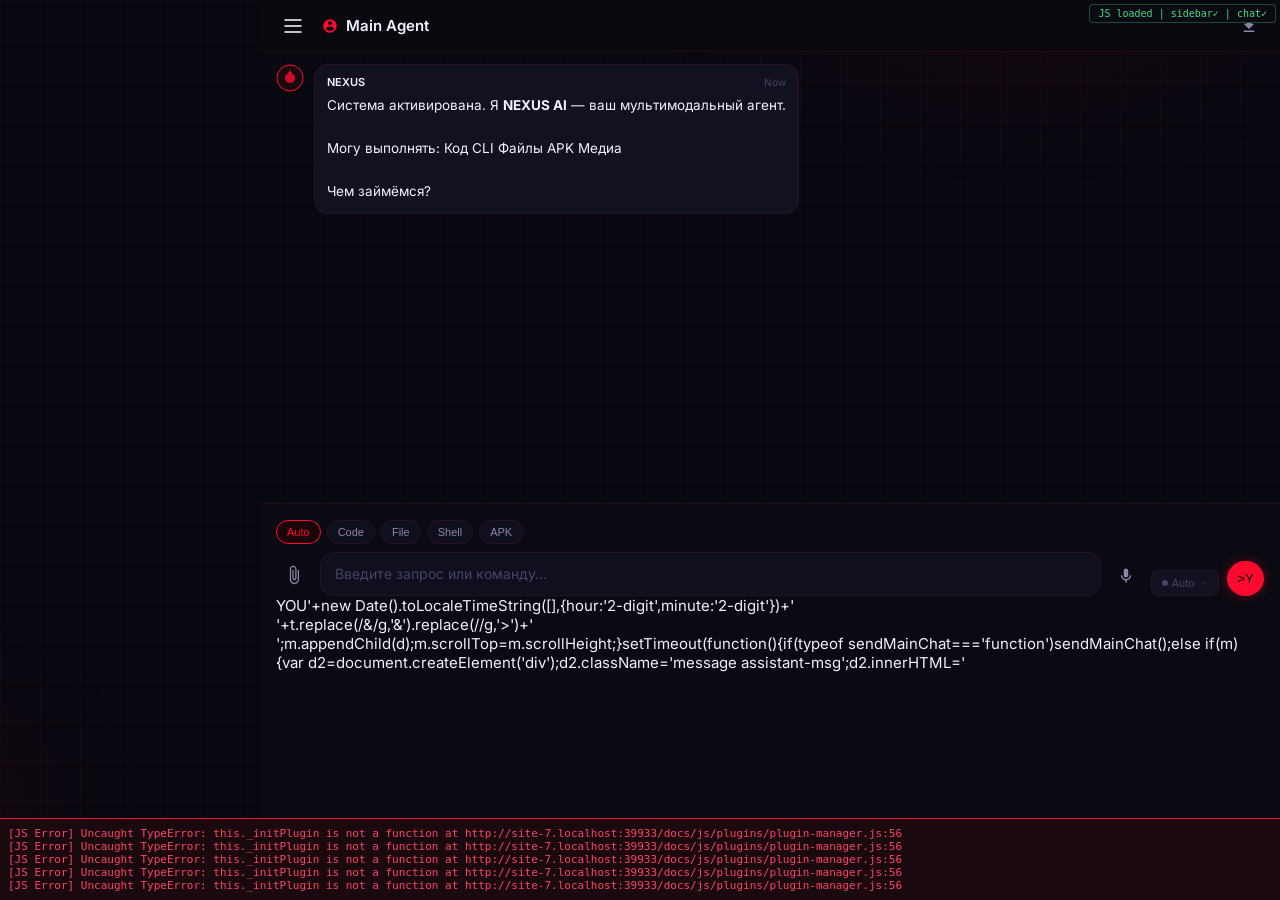
==== commit e1cdcbdc: "fix: replace all files from nexus-ai-fixed archive + fix issues - Sidebar: display:flex on desktop, " ====
--- a/docs/index.html
+++ b/docs/index.html
@@ -5,40 +5,71 @@
   <meta name="viewport" content="width=device-width, initial-scale=1.0"/>
   <script>
   (function() {
-    var s = JSON.parse(localStorage.getItem('nexus_settings') || '{}');
-    
-    // Auto-configure API key on first visit
-    if (!s.apiKey || s.apiKey.length < 10) {
-      var k = atob('c2stb3ItdjEtZDliNTM0MDU5Y2FjNWJmYjJlNmU0ODhiZGE4MzNhMGY5NjIyMjAwZTQzMzA4YjU4M2Q3NzI5N2FjYjAxOGI0ZA==');
-      s.apiKey = k;
-      s.endpoint = 'https://openrouter.ai/api/v1/chat/completions';
-      s.mainModel = 'openai/gpt-4o-mini';
-      s.codeModel = 'deepseek/deepseek-coder';
-      s.uniModel = 'openai/gpt-4o-mini';
-      localStorage.setItem('nexus_settings', JSON.stringify(s));
-      console.log('[Config] API key auto-configured');
-    }
-    
-    // Try to load server config if on Railway
+    try {
+      var saved = JSON.parse(localStorage.getItem('nexus_settings') || '{}');
+      if (saved.apiKey && saved.apiKey.length > 10) return;
+    } catch(e) {}
     var hostname = window.location.hostname;
     var isServer = hostname === 'localhost' || hostname.includes('railway.app') || window.location.port !== '';
-    if (isServer) {
-      fetch('/api/config', { cache: 'no-store' })
-        .then(function(r) { return r.ok ? r.json() : Promise.reject(r.status); })
-        .then(function(cfg) {
-          if (!cfg || !cfg.apiKey) return;
-          s.apiKey = cfg.apiKey;
-          if (cfg.endpoint) s.endpoint = cfg.endpoint;
-          if (cfg.mainModel) s.mainModel = cfg.mainModel;
-          localStorage.setItem('nexus_settings', JSON.stringify(s));
-          console.log('[Config] API key loaded from server');
-        })
-        .catch(function(e) { console.log('[Config] No server config:', e); });
-    }
+    if (!isServer) return;
+    fetch('/api/config', { cache: 'no-store' })
+      .then(function(r) { return r.ok ? r.json() : Promise.reject(r.status); })
+      .then(function(cfg) {
+        if (!cfg || !cfg.apiKey) return;
+        var s = JSON.parse(localStorage.getItem('nexus_settings') || '{}');
+        s.apiKey = cfg.apiKey; s.endpoint = cfg.endpoint || 'https://openrouter.ai/api/v1/chat/completions';
+        s.mainModel = cfg.mainModel || 'openai/gpt-4o-mini';
+        localStorage.setItem('nexus_settings', JSON.stringify(s));
+        console.log('[Config] API key loaded from server');
+      })
+      .catch(function(e) { console.log('[Config] No server config:', e); });
   })();
 </script>
-
-
+<script>
+    // Global error handler for debugging
+    window.addEventListener('error', function(e) {
+      var d = document.getElementById('debugLog');
+      if (!d) {
+        d = document.createElement('div');
+        d.id = 'debugLog';
+        d.style.cssText = 'position:fixed;bottom:0;left:0;right:0;background:#1a0a0f;color:#FF4466;font:11px monospace;padding:8px;z-index:9999;max-height:120px;overflow:auto;border-top:1px solid #FF0A2F;';
+        document.body.appendChild(d);
+      }
+      var msg = '[JS Error] ' + (e.message || e.error || e) + ' at ' + (e.filename || '') + ':' + (e.lineno || '');
+      d.innerHTML = d.innerHTML + '<div>' + msg + '</div>';
+      d.scrollTop = d.scrollHeight;
+    });
+    window.onunhandledrejection = function(e) {
+      var d = document.getElementById('debugLog');
+      if (d) d.innerHTML = d.innerHTML + '<div>[Promise] ' + e.reason + '</div>';
+    };
+  </script>
+  <script>
+    // Sync-load server config before anything else
+    (function() {
+      try {
+        var xhr = new XMLHttpRequest();
+        xhr.open('GET', '/api/config', false);
+        xhr.send();
+        if (xhr.status === 200) {
+          var cfg = JSON.parse(xhr.responseText);
+          var s;
+          try { s = JSON.parse(localStorage.getItem('nexus_settings') || '{}'); } catch(e) { s = {}; }
+          if (!s.apiKey || s.apiKey.length < 10) {
+            s.apiKey = cfg.apiKey;
+            s.endpoint = cfg.endpoint || 'https://openrouter.ai/api/v1/chat/completions';
+            s.mainModel = cfg.mainModel;
+            s.codeModel = cfg.codeModel;
+            s.uniModel = cfg.uniModel;
+            localStorage.setItem('nexus_settings', JSON.stringify(s));
+          } else if (!s.endpoint) {
+            s.endpoint = cfg.endpoint || 'https://openrouter.ai/api/v1/chat/completions';
+            localStorage.setItem('nexus_settings', JSON.stringify(s));
+          }
+        }
+      } catch(e) { console.warn('Config load failed:', e); }
+    })();
+  </script>
   <script src="https://telegram.org/js/telegram-web-app.js"></script>
   <title>NEXUS AI — Agent Dashboard</title>
   <link rel="stylesheet" href="styles/main.css"/>
@@ -85,10 +116,10 @@
     }
   </script>
 
-  <!-- Sidebar Drawer (outside app-shell for correct z-index) -->
-  <aside class="sidebar" id="sidebar">
-
-  
+  <!-- App Shell -->
+  <div class="app-shell">
+    <!-- Sidebar Drawer -->
+    <aside class="sidebar" id="sidebar">
       <div class="sidebar-header">
         <div class="logo-wrap">
           <!-- SVG Logo -->
@@ -105,6 +136,10 @@
             <span class="logo-text">NEXUS</span>
             <span class="logo-sub">AI AGENT</span>
           </div>
+        </div>
+        <button class="sidebar-close" id="sidebarClose" aria-label="Close menu">
+          <svg width="20" height="20" viewBox="0 0 20 20"><path d="M4 4L16 16M16 4L4 16" stroke="#FF0A2F" stroke-width="1.5" stroke-linecap="round"/></svg>
+        </button>
       </div>
 
       <!-- Status Badge -->
@@ -197,8 +232,8 @@
         </div>
       </div>
     </aside>
-  <div class="app-shell">
-<!-- Main Content Area -->
+
+    <!-- Main Content Area -->
     <main class="main-content" id="mainContent">
       <!-- Top Bar -->
       <header class="topbar">
@@ -212,19 +247,19 @@
           Main Agent
         </div>
         <div class="topbar-actions">
-          <button class="icon-btn" id="clearChat" title="Clear chat">
-            <svg width="18" height="18" viewBox="0 0 24 24"><path d="M19 6.41L17.59 5 12 10.59 6.41 5 5 6.41 10.59 12 5 17.59 6.41 19 12 13.41 17.59 19 19 17.59 13.41 12z" fill="currentColor"/></svg>
-          </button>
+
           <button class="icon-btn" id="exportChat" title="Export">
             <svg width="18" height="18" viewBox="0 0 24 24"><path d="M19 9h-4V3H9v6H5l7 7 7-7zM5 18v2h14v-2H5z" fill="currentColor"/></svg>
           </button>
-</div>
+
+        </div>
       </header>
 
       <!-- Tab Panels -->
 
       <!-- MAIN AGENT TAB -->
       <section class="tab-panel active" id="tab-main">
+
 
         <!-- Chat Area -->
         <div class="chat-container" id="chatContainer">
@@ -259,6 +294,15 @@
               <span id="attachName">file.pdf</span>
               <button onclick="clearAttachment()" style="background:none;border:none;cursor:pointer;color:#FF4466">✕</button>
             </div>
+          </div>
+
+          <!-- Context Mode Bar -->
+          <div class="context-bar">
+            <button class="ctx-btn active" data-ctx="auto">Auto</button>
+            <button class="ctx-btn" data-ctx="code">Code</button>
+            <button class="ctx-btn" data-ctx="file">File</button>
+            <button class="ctx-btn" data-ctx="shell">Shell</button>
+            <button class="ctx-btn" data-ctx="apk">APK</button>
           </div>
 
           <div class="input-row">
@@ -295,204 +339,94 @@
                 </div>
               </div>
             </div>
-            <button class="send-btn" id="sendBtn" aria-label="Send">
+            <button class="send-btn" id="sendBtn" aria-label="Send">>Y</div><div class=\"msg-content\"><div class=\"msg-header\"><span class=\"msg-name\" style=\"color:#8888AA\">YOU</span><span class=\"msg-time\">'+new Date().toLocaleTimeString([],{hour:'2-digit',minute:'2-digit'})+'</span></div><div class=\"msg-text\">'+t.replace(/&/g,'&amp;').replace(/</g,'&lt;').replace(/>/g,'&gt;')+'</div></div>';m.appendChild(d);m.scrollTop=m.scrollHeight;}setTimeout(function(){if(typeof sendMainChat==='function')sendMainChat();else if(m){var d2=document.createElement('div');d2.className='message assistant-msg';d2.innerHTML='<div class=\"msg-avatar\"><svg width=\"28\" height=\"28\" viewBox=\"0 0 28 28\" fill=\"none\"><circle cx=\"14\" cy=\"14\" r=\"13\" fill=\"#1A0A0F\" stroke=\"#FF0A2F\" stroke-width=\"1\"/><circle cx=\"14\" cy=\"14\" r=\"5\" fill=\"#FF0A2F\" opacity=\"0.8\"/><path d=\"M14 6 L16 10 L14 9 L12 10 Z\" fill=\"#FF0A2F\"/></svg></div><div class=\"msg-content\"><div class=\"msg-header\"><span class=\"msg-name\">NEXUS</span><span class=\"msg-time\">'+new Date().toLocaleTimeString([],{hour:'2-digit',minute:'2-digit'})+'</span></div><div class=\"msg-text\">NEXUS activated. API key required for full functionality. Add in Settings.</div></div>';m.appendChild(d2);m.scrollTop=m.scrollHeight;}},500);return false;">
               <svg width="20" height="20" viewBox="0 0 24 24"><path d="M2.01 21L23 12 2.01 3 2 10l15 2-15 2z" fill="currentColor"/></svg>
             </button>
           </div>
         </div>
       </section>
 
-      <!-- CODE AGENT TAB (jcode-inspired workspace) -->
+      <!-- CODE AGENT TAB -->
       <section class="tab-panel" id="tab-code">
-        <!-- Feature Toolbar -->
-        <div class="code-toolbar" id="codeToolbar">
-          <button class="code-tool-btn active" data-panel="editor" title="Редактор">
-            <svg width="16" height="16" viewBox="0 0 24 24"><path d="M9.4 16.6L4.8 12l4.6-4.6L8 6l-6 6 6 6 1.4-1.4zm5.2 0l4.6-4.6-4.6-4.6L16 6l6 6-6 6-1.4-1.4z" fill="currentColor"/></svg>
-            <span>Editor</span>
-          </button>
-          <button class="code-tool-btn" data-panel="terminal" title="Терминал">
-            <svg width="16" height="16" viewBox="0 0 24 24"><path d="M20 4H4c-1.1 0-2 .9-2 2v12c0 1.1.9 2 2 2h16c1.1 0 2-.9 2-2V6c0-1.1-.9-2-2-2zm0 14H4V8h16v10z" fill="currentColor"/></svg>
-            <span>Terminal</span>
-          </button>
-          <button class="code-tool-btn" data-panel="memory" title="Память агента">
-            <svg width="16" height="16" viewBox="0 0 24 24"><path d="M15 9H9v6h6V9zm-2 4h-2v-2h2v2zm8-2V9h-2V7c0-1.1-.9-2-2-2h-2V3h-2v2h-2V3H9v2H7c-1.1 0-2 .9-2 2v2H3v2h2v2H3v2h2v2c0 1.1.9 2 2 2h2v2h2v-2h2v2h2v-2h2c1.1 0 2-.9 2-2v-2h2v-2h-2v-2h2zm-4 6H7V7h10v10z" fill="currentColor"/></svg>
-            <span>Memory</span>
-          </button>
-          <button class="code-tool-btn" data-panel="diff" title="Diff Viewer">
-            <svg width="16" height="16" viewBox="0 0 24 24"><path d="M12 2C6.48 2 2 6.48 2 12s4.48 10 10 10 10-4.48 10-10S17.52 2 12 2zm-1 14H9V8h2v8zm4 0h-2V8h2v8z" fill="currentColor"/></svg>
-            <span>Diff</span>
-          </button>
-          <button class="code-tool-btn" data-panel="review" title="Code Review AI">
-            <svg width="16" height="16" viewBox="0 0 24 24"><path d="M12 1L3 5v6c0 5.55 3.84 10.74 9 12 5.16-1.26 9-6.45 9-12V5l-9-4zm-2 16l-4-4 1.41-1.41L10 14.17l6.59-6.59L18 9l-8 8z" fill="currentColor"/></svg>
-            <span>Review</span>
-          </button>
-          <button class="code-tool-btn" data-panel="skills" title="Skill Hub">
-            <svg width="16" height="16" viewBox="0 0 24 24"><path d="M22.7 19l-9.1-9.1c.9-2.3.4-5-1.5-6.9-2-2-5-2.4-7.4-1.3L9 6 6 9 1.6 4.7C.4 7.1.9 10.1 2.9 12.1c1.9 1.9 4.6 2.4 6.9 1.5l9.1 9.1c.4.4 1 .4 1.4 0l2.3-2.3c.5-.4.5-1.1.1-1.4z" fill="currentColor"/></svg>
-            <span>Skills</span>
-          </button>
-          <button class="code-tool-btn" data-panel="mermaid" title="Диаграммы">
-            <svg width="16" height="16" viewBox="0 0 24 24"><path d="M22 11V3h-7v3H9V3H2v8h7V8h2v10h4v3h7v-8h-7v3h-2V8h2v3h7zM7 9H4V5h3v4zm10 6h3v4h-3v-4zm0-10h3v4h-3V5z" fill="currentColor"/></svg>
-            <span>Diagram</span>
-          </button>
-          <button class="code-tool-btn" data-panel="swarm" title="Swarm / Multi-session">
-            <svg width="16" height="16" viewBox="0 0 24 24"><path d="M16 11c1.66 0 2.99-1.34 2.99-3S17.66 5 16 5c-1.66 0-3 1.34-3 3s1.34 3 3 3zm-8 0c1.66 0 2.99-1.34 2.99-3S9.66 5 8 5C6.34 5 5 6.34 5 8s1.34 3 3 3zm0 2c-2.33 0-7 1.17-7 3.5V19h14v-2.5c0-2.33-4.67-3.5-7-3.5zm8 0c-.29 0-.62.02-.97.05 1.16.84 1.97 1.97 1.97 3.45V19h6v-2.5c0-2.33-4.67-3.5-7-3.5z" fill="currentColor"/></svg>
-            <span>Swarm</span>
-          </button>
-          <div class="toolbar-spacer"></div>
-          <button class="code-tool-btn" data-action="codeReviewAll" title="Запустить Code Review">
-            <svg width="16" height="16" viewBox="0 0 24 24"><path d="M12 2C6.48 2 2 6.48 2 12s4.48 10 10 10 10-4.48 10-10S17.52 2 12 2zm-2 15l-5-5 1.41-1.41L10 14.17l7.59-7.59L19 8l-9 9z" fill="currentColor"/></svg>
-            <span>Full Review</span>
-          </button>
-        </div>
-
-        <!-- Main Workspace -->
-        <div class="code-workspace" id="codeWorkspace">
-          <!-- Left: File Tree + Memory Panel -->
-          <div class="code-left-panel" id="codeLeftPanel">
-            <!-- File Tree -->
-            <div class="code-filetree-section" id="fileTreeSection">
-              <div class="panel-header">
-                <svg width="14" height="14" viewBox="0 0 24 24"><path d="M10 4H4c-1.1 0-2 .9-2 2v12c0 1.1.9 2 2 2h16c1.1 0 2-.9 2-2V8c0-1.1-.9-2-2-2h-8l-2-2z" fill="currentColor"/></svg>
-                <span>Files</span>
-                <button class="icon-btn sm" id="newFileBtn" title="New file">+</button>
-                <button class="icon-btn sm" id="collapseAllBtn" title="Свернуть все">⊟</button>
-              </div>
-              <div class="file-tree" id="fileTree">
-                <div class="tree-item folder open" data-path="src"><svg class="tree-icon" viewBox="0 0 16 16"><path d="M1.75 1A1.75 1.75 0 000 2.75v10.5C0 14.216.784 15 1.75 15h12.5A1.75 1.75 0 0016 13.25v-8.5A1.75 1.75 0 0014.25 3H7.5L5.75 1H1.75z" fill="#FF0A2F"/></svg><span>src</span></div>
-                <div class="tree-item file" data-path="src/main.kt" style="padding-left:24px"><svg class="tree-icon" viewBox="0 0 16 16"><path d="M2 1.75C2 .784 2.784 0 3.75 0h6.586c.464 0 .909.184 1.237.513l2.914 2.914c.329.328.513.773.513 1.237v9.586A1.75 1.75 0 0113.25 16h-9.5A1.75 1.75 0 012 14.25V1.75z" fill="#2A2A3A" stroke="#444" stroke-width="0.5"/></svg><span>MainActivity.kt</span></div>
-                <div class="tree-item file" data-path="src/viewmodel.kt" style="padding-left:24px"><svg class="tree-icon" viewBox="0 0 16 16"><path d="M2 1.75C2 .784 2.784 0 3.75 0h6.586c.464 0 .909.184 1.237.513l2.914 2.914c.329.328.513.773.513 1.237v9.586A1.75 1.75 0 0113.25 16h-9.5A1.75 1.75 0 012 14.25V1.75z" fill="#2A2A3A" stroke="#444" stroke-width="0.5"/></svg><span>ChatViewModel.kt</span></div>
-                <div class="tree-item folder" data-path="res"><svg class="tree-icon" viewBox="0 0 16 16"><path d="M1.75 1A1.75 1.75 0 000 2.75v10.5C0 14.216.784 15 1.75 15h12.5A1.75 1.75 0 0016 13.25v-8.5A1.75 1.75 0 0014.25 3H7.5L5.75 1H1.75z" fill="#993322"/></svg><span>res</span></div>
-                <div class="tree-item file" data-path="res/layout.xml" style="padding-left:24px"><svg class="tree-icon" viewBox="0 0 16 16"><path d="M2 1.75C2 .784 2.784 0 3.75 0h6.586c.464 0 .909.184 1.237.513l2.914 2.914c.329.328.513.773.513 1.237v9.586A1.75 1.75 0 0113.25 16h-9.5A1.75 1.75 0 012 14.25V1.75z" fill="#2A2A3A" stroke="#444" stroke-width="0.5"/></svg><span>activity_main.xml</span></div>
-                <div class="tree-item folder" data-path="gradle"><svg class="tree-icon" viewBox="0 0 16 16"><path d="M1.75 1A1.75 1.75 0 000 2.75v10.5C0 14.216.784 15 1.75 15h12.5A1.75 1.75 0 0016 13.25v-8.5A1.75 1.75 0 0014.25 3H7.5L5.75 1H1.75z" fill="#666"/></svg><span>gradle</span></div>
-                <div class="tree-item file" data-path="build.gradle.kts" style="padding-left:8px"><svg class="tree-icon" viewBox="0 0 16 16"><path d="M2 1.75C2 .784 2.784 0 3.75 0h6.586c.464 0 .909.184 1.237.513l2.914 2.914c.329.328.513.773.513 1.237v9.586A1.75 1.75 0 0113.25 16h-9.5A1.75 1.75 0 012 14.25V1.75z" fill="#2A2A3A" stroke="#444" stroke-width="0.5"/></svg><span>build.gradle.kts</span></div>
-                <div class="tree-item file" data-path="settings.gradle.kts" style="padding-left:8px"><svg class="tree-icon" viewBox="0 0 16 16"><path d="M2 1.75C2 .784 2.784 0 3.75 0h6.586c.464 0 .909.184 1.237.513l2.914 2.914c.329.328.513.773.513 1.237v9.586A1.75 1.75 0 0113.25 16h-9.5A1.75 1.75 0 012 14.25V1.75z" fill="#2A2A3A" stroke="#444" stroke-width="0.5"/></svg><span>settings.gradle.kts</span></div>
-              </div>
-            </div>
-            <!-- Memory Panel (hidden by default) -->
-            <div class="code-memory-section hidden" id="memorySection">
-              <div class="panel-header">
-                <svg width="14" height="14" viewBox="0 0 24 24"><path d="M15 9H9v6h6V9zm-2 4h-2v-2h2v2zm8-2V9h-2V7c0-1.1-.9-2-2-2h-2V3h-2v2h-2V3H9v2H7c-1.1 0-2 .9-2 2v2H3v2h2v2H3v2h2v2c0 1.1.9 2 2 2h2v2h2v-2h2v2h2v-2h2c1.1 0 2-.9 2-2v-2h2v-2h-2v-2h2z" fill="currentColor"/></svg>
-                <span>Memory</span>
-                <button class="icon-btn sm" id="memorySearchBtn" title="Поиск">⌕</button>
-              </div>
-              <div class="memory-search-row">
-                <input type="text" id="memorySearchInput" class="memory-search" placeholder="Поиск по памяти..."/>
-              </div>
-              <div class="memory-entries" id="memoryEntries">
-                <div class="mem-empty">Пока нет воспоминаний.<br/>Агент запомнит контекст автоматически.</div>
-              </div>
-            </div>
-          </div>
-
-          <!-- Center: Code Editor -->
-          <div class="code-center-panel" id="codeCenterPanel">
+        <div class="code-workspace">
+          <!-- File Tree Panel -->
+          <div class="file-tree-panel" id="fileTreePanel">
+            <div class="panel-header">
+              <svg width="16" height="16" viewBox="0 0 24 24"><path d="M10 4H4c-1.1 0-2 .9-2 2v12c0 1.1.9 2 2 2h16c1.1 0 2-.9 2-2V8c0-1.1-.9-2-2-2h-8l-2-2z" fill="currentColor"/></svg>
+              <span>Project</span>
+              <button class="icon-btn sm" id="newFileBtn" title="New file">+</button>
+            </div>
+            <div class="file-tree" id="fileTree">
+              <div class="tree-item folder open" data-path="src">
+                <svg class="tree-icon" viewBox="0 0 16 16"><path d="M1.75 1A1.75 1.75 0 000 2.75v10.5C0 14.216.784 15 1.75 15h12.5A1.75 1.75 0 0016 13.25v-8.5A1.75 1.75 0 0014.25 3H7.5L5.75 1H1.75z" fill="#FF0A2F"/></svg>
+                <span>src</span>
+              </div>
+              <div class="tree-item file" data-path="src/main.kt" style="padding-left:24px">
+                <svg class="tree-icon" viewBox="0 0 16 16"><path d="M2 1.75C2 .784 2.784 0 3.75 0h6.586c.464 0 .909.184 1.237.513l2.914 2.914c.329.328.513.773.513 1.237v9.586A1.75 1.75 0 0113.25 16h-9.5A1.75 1.75 0 012 14.25V1.75z" fill="#2A2A3A" stroke="#444" stroke-width="0.5"/></svg>
+                <span>MainActivity.kt</span>
+              </div>
+              <div class="tree-item file" data-path="src/viewmodel.kt" style="padding-left:24px">
+                <svg class="tree-icon" viewBox="0 0 16 16"><path d="M2 1.75C2 .784 2.784 0 3.75 0h6.586c.464 0 .909.184 1.237.513l2.914 2.914c.329.328.513.773.513 1.237v9.586A1.75 1.75 0 0113.25 16h-9.5A1.75 1.75 0 012 14.25V1.75z" fill="#2A2A3A" stroke="#444" stroke-width="0.5"/></svg>
+                <span>ChatViewModel.kt</span>
+              </div>
+              <div class="tree-item folder" data-path="res">
+                <svg class="tree-icon" viewBox="0 0 16 16"><path d="M1.75 1A1.75 1.75 0 000 2.75v10.5C0 14.216.784 15 1.75 15h12.5A1.75 1.75 0 0016 13.25v-8.5A1.75 1.75 0 0014.25 3H7.5L5.75 1H1.75z" fill="#993322"/></svg>
+                <span>res</span>
+              </div>
+            </div>
+            <!-- APK Workspace toggle -->
+            <div class="apk-workspace-btn">
+              <button class="btn-outline-red full-width" id="openAPKBtn">
+                <svg width="14" height="14" viewBox="0 0 24 24"><path d="M17 1.01L7 1c-1.1 0-2 .9-2 2v18c0 1.1.9 2 2 2h10c1.1 0 2-.9 2-2V3c0-1.1-.9-1.99-2-1.99zM17 19H7V5h10v14z" fill="currentColor"/></svg>
+                Open APK Workspace
+              </button>
+            </div>
+          </div>
+
+          <!-- Code Editor Area -->
+          <div class="code-editor-area">
             <div class="editor-tabs" id="editorTabs">
-              <div class="editor-tab active" data-file="MainActivity.kt">MainActivity.kt <span class="tab-close">×</span></div>
-              <div class="editor-tab" data-file="ChatViewModel.kt">ChatViewModel.kt <span class="tab-close">×</span></div>
+              <div class="editor-tab active">MainActivity.kt <span class="tab-close">×</span></div>
               <button class="editor-tab new-tab">+</button>
             </div>
-            <div class="code-editor" id="codeEditor" contenteditable="true" spellcheck="false"></div>
-            <!-- Status bar -->
-            <div class="editor-status-bar">
-              <span id="editorLang">Kotlin</span>
-              <span id="editorLines">Lines: 18</span>
-              <span id="editorCursor">Ln 1, Col 1</span>
-              <span class="status-spacer"></span>
-              <span id="editorTokens">~120 tokens</span>
-              <span id="editorModel" class="editor-model-badge">Auto</span>
-            </div>
-          </div>
-
-          <!-- Right: AI Chat Panel -->
-          <div class="code-right-panel" id="codeRightPanel">
-            <div class="panel-header">
-              <svg width="14" height="14" viewBox="0 0 24 24"><path d="M20 2H4c-1.1 0-2 .9-2 2v18l4-4h14c1.1 0 2-.9 2-2V4c0-1.1-.9-2-2-2z" fill="currentColor"/></svg>
-              <span>Code AI</span>
-              <div class="ai-model-mini" id="codeAiModelMini">
-                <span class="model-dot"></span>
-                <span class="model-name" id="codeAiModelName">Auto</span>
-              </div>
-            </div>
-            <div class="code-chat-messages" id="codeChatMessages">
-              <div class="message assistant-msg mini">
-                <div class="msg-avatar-mini">
-                  <svg width="24" height="24" viewBox="0 0 28 28" fill="none"><circle cx="14" cy="14" r="13" fill="#1A0A0F" stroke="#FF0A2F" stroke-width="1"/><circle cx="14" cy="14" r="5" fill="#FF0A2F" opacity="0.8"/><path d="M14 6 L16 10 L14 9 L12 10 Z" fill="#FF0A2F"/></svg>
+            <div class="code-editor" id="codeEditor" contenteditable="true" spellcheck="false">
+<span class="kw">package</span> com.nexus.agent
+
+<span class="kw">import</span> android.os.Bundle
+<span class="kw">import</span> androidx.activity.ComponentActivity
+<span class="kw">import</span> androidx.activity.compose.setContent
+
+<span class="kw">class</span> <span class="cls">MainActivity</span> : <span class="cls">ComponentActivity</span>() {
+    <span class="kw">override fun</span> <span class="fn">onCreate</span>(savedInstanceState: Bundle?) {
+        <span class="kw">super</span>.onCreate(savedInstanceState)
+        setContent {
+            <span class="cls">NexusApp</span>()
+        }
+    }
+}
+            </div>
+
+            <!-- Code Agent Chat Drawer -->
+            <div class="code-chat-drawer" id="codeChatDrawer">
+              <div class="drawer-toggle" id="codeDrawerToggle">
+                <svg width="16" height="16" viewBox="0 0 24 24"><path d="M20 2H4c-1.1 0-2 .9-2 2v18l4-4h14c1.1 0 2-.9 2-2V4c0-1.1-.9-2-2-2z" fill="currentColor"/></svg>
+                Code AI
+              </div>
+              <div class="drawer-content" id="codeDrawerContent">
+                <div class="mini-chat" id="miniChat">
+                  <div class="message assistant-msg mini">
+                    <div class="msg-text">Открыт файл <strong>MainActivity.kt</strong>. Что нужно изменить или проанализировать?</div>
+                  </div>
                 </div>
-                <div class="msg-content">
-                  <div class="msg-text">NEXUS Code Agent готов. Анализирую проект...<br/><br/>
-                  📁 <strong>Файлов:</strong> 7<br/>
-                  📝 <strong>Язык:</strong> Kotlin<br/>
-                  📊 <strong>Строк:</strong> ~180<br/><br/>
-                  Могу: редактировать код, проводить review, генерировать диаграммы, запускать команды. Спросите что угодно.</div>
+                <div class="mini-input-row">
+                  <textarea class="mini-textarea" id="codeInput" placeholder="Спросить о коде..." rows="1"></textarea>
+                  <button class="send-btn sm" id="codeSendBtn">
+                    <svg width="16" height="16" viewBox="0 0 24 24"><path d="M2.01 21L23 12 2.01 3 2 10l15 2-15 2z" fill="currentColor"/></svg>
+                  </button>
                 </div>
               </div>
             </div>
-            <!-- Quick actions -->
-            <div class="code-quick-actions">
-              <button class="quick-action" data-prompt="Проведи полный code review текущего файла и найди баги">🔍 Review</button>
-              <button class="quick-action" data-prompt="Объясни что делает этот код">📖 Explain</button>
-              <button class="quick-action" data-prompt="Оптимизируй этот код">⚡ Optimize</button>
-              <button class="quick-action" data-prompt="Напиши unit-тесты для этого класса">🧪 Tests</button>
-              <button class="quick-action" data-prompt="Сгенерируй mermaid-диаграмму архитектуры этого класса">📊 Diagram</button>
-              <button class="quick-action" data-prompt="Найди все potential memory leaks">🐛 Bugs</button>
-            </div>
-            <div class="code-chat-input">
-              <textarea class="code-input" id="codeInput" placeholder="Спросите о коде..." rows="1"></textarea>
-              <button class="send-btn sm" id="codeSendBtn">
-                <svg width="16" height="16" viewBox="0 0 24 24"><path d="M2.01 21L23 12 2.01 3 2 10l15 2-15 2z" fill="currentColor"/></svg>
-              </button>
-            </div>
-          </div>
-        </div>
-
-        <!-- Bottom Panel: Terminal + Output -->
-        <div class="code-bottom-panel" id="codeBottomPanel">
-          <div class="bottom-tabs">
-            <button class="bottom-tab active" data-btab="terminal">
-              <svg width="12" height="12" viewBox="0 0 24 24"><path d="M20 4H4c-1.1 0-2 .9-2 2v12c0 1.1.9 2 2 2h16c1.1 0 2-.9 2-2V6c0-1.1-.9-2-2-2zm0 14H4V8h16v10z" fill="currentColor"/></svg>
-              Terminal
-            </button>
-            <button class="bottom-tab" data-btab="output">
-              <svg width="12" height="12" viewBox="0 0 24 24"><path d="M19 3H5c-1.1 0-2 .9-2 2v14c0 1.1.9 2 2 2h14c1.1 0 2-.9 2-2V5c0-1.1-.9-2-2-2zm-5 14H7v-2h7v2zm3-4H7v-2h10v2zm0-4H7V7h10v2z" fill="currentColor"/></svg>
-              Output
-            </button>
-            <button class="bottom-tab" data-btab="problems">
-              <svg width="12" height="12" viewBox="0 0 24 24"><path d="M1 21h22L12 2 1 21zm12-3h-2v-2h2v2zm0-4h-2v-4h2v4z" fill="currentColor"/></svg>
-              Problems
-            </button>
-            <button class="bottom-tab" data-btab="review-output">
-              <svg width="12" height="12" viewBox="0 0 24 24"><path d="M12 1L3 5v6c0 5.55 3.84 10.74 9 12 5.16-1.26 9-6.45 9-12V5l-9-4z" fill="currentColor"/></svg>
-              Review
-            </button>
-            <div class="bottom-spacer"></div>
-            <button class="icon-btn sm" id="toggleBottomPanel" title="Свернуть/развернуть">▴</button>
-          </div>
-          <div class="bottom-content">
-            <div class="bottom-pane active" id="pane-terminal">
-              <div class="terminal" id="codeTerminal">
-                <div class="terminal-line"><span class="t-prompt">nexus@project:~$</span> <span class="t-text">Terminal ready. Type commands or use AI to execute.</span></div>
-              </div>
-              <div class="terminal-input-row">
-                <span class="t-prompt">$</span>
-                <input type="text" class="terminal-input" id="codeTerminalInput" placeholder="Enter command..." autocomplete="off"/>
-                <button class="send-btn sm" id="codeTerminalSend">
-                  <svg width="14" height="14" viewBox="0 0 24 24"><path d="M2.01 21L23 12 2.01 3 2 10l15 2-15 2z" fill="currentColor"/></svg>
-                </button>
-              </div>
-            </div>
-            <div class="bottom-pane" id="pane-output"></div>
-            <div class="bottom-pane" id="pane-problems"></div>
-            <div class="bottom-pane" id="pane-review-output"></div>
-          </div>
-        </div>
-
-        <!-- Overlay Panels (Diff, Skills, Mermaid, Swarm, Browser) -->
-        <div class="code-overlay hidden" id="codeOverlay">
-          <div class="overlay-header">
-            <span id="overlayTitle">Panel</span>
-            <button class="icon-btn sm" id="closeOverlay">✕</button>
-          </div>
-          <div class="overlay-content" id="overlayContent"></div>
+          </div>
         </div>
       </section>
 
@@ -827,26 +761,27 @@
 
     </main>
   
+  <!-- JS Status Indicator -->
+  <div id="jsStatus" style="position:fixed;top:4px;right:4px;z-index:9999;font-size:10px;padding:3px 8px;border-radius:4px;background:#0A0A12;border:1px solid rgba(255,10,47,0.3);color:#666;font-family:monospace;opacity:0.7">
+    JS loading...
+  </div>
+
+  </div>
+
   <!-- Toast Notification -->
   <div class="toast" id="toast" aria-live="polite"></div>
 
-  </div>
-
-  <!-- Overlay for sidebar on mobile (OUTSIDE app-shell) -->
-
-  </div>
-
-<div class="overlay" id="overlay"></div>
-
+  <!-- Overlay for sidebar on mobile -->
+  <div class="overlay" id="overlay"></div>
+
+  <script src="js/skill-registry.js"></script>
+  <script src="js/plugins/plugin-manager.js"></script>
   <script src="js/app.js"></script>
   <script src="js/chat.js"></script>
   <script src="js/cli.js"></script>
   <script src="js/files.js"></script>
   <script src="js/settings.js"></script>
-  <script src="js/plugins/plugin-manager.js"></script>
   <script src="js/nexus-core.js"></script>
-  <script src="js/code-agent.js"></script>
-  <script src="js/skill-registry.js"></script>
   <script src="js/memory.js"></script>
   <script src="js/planner.js"></script>
   <script src="js/sandbox.js"></script>
@@ -868,5 +803,184 @@
 
 
 
+  <script>
+    // Show JS loaded status and attach direct handlers
+    (function() {
+      var statusEl = document.getElementById('jsStatus');
+      if (statusEl) {
+        statusEl.textContent = 'JS ✓ ' + new Date().toLocaleTimeString();
+        statusEl.style.color = '#44dd88';
+        statusEl.style.borderColor = 'rgba(68,221,136,0.3)';
+        statusEl.style.opacity = '1';
+      }
+      
+      var statusMsg = 'JS loaded';
+      
+      // ── Sidebar: direct handlers with touch support ──
+      function setupSidebar() {
+        var toggle = document.getElementById('menuToggle') || document.querySelector('.topbar-menu');
+        var sidebar = document.getElementById('sidebar');
+        var overlay = document.getElementById('overlay');
+        
+        if (!toggle || !sidebar) {
+          statusMsg += ' | no-sidebar-elements';
+          setTimeout(setupSidebar, 300);
+          return;
+        }
+        
+        // IMPORTANT: Start with sidebar closed on ALL devices
+        sidebar.classList.add('closed');
+        sidebar.style.display = 'none';
+        if (overlay) overlay.classList.remove('show');
+        
+        function doOpen() {
+          sidebar.classList.remove('closed');
+          sidebar.style.display = 'flex';
+          if (overlay) overlay.classList.add('show');
+          if (statusEl) statusEl.textContent = 'sidebar open';
+        }
+        
+        function doClose() {
+          sidebar.classList.add('closed');
+          sidebar.style.display = 'none';
+          if (overlay) overlay.classList.remove('show');
+          if (statusEl) statusEl.textContent = 'sidebar closed';
+        }
+        
+        function doToggle() {
+          var isClosed = sidebar.classList.contains('closed') || sidebar.style.display === 'none';
+          if (isClosed) doOpen(); else doClose();
+        }
+        
+        // Use global functions if available, otherwise local
+        var openFn = (typeof openSidebar === 'function') ? openSidebar : doOpen;
+        var closeFn = (typeof closeSidebar === 'function') ? closeSidebar : doClose;
+        var toggleFn = (typeof toggleSidebar === 'function') ? toggleSidebar : doToggle;
+        
+        // Toggle button - replace to remove old listeners
+        toggle.parentNode.replaceChild(toggle.cloneNode(true), toggle);
+        toggle = document.getElementById('menuToggle') || document.querySelector('.topbar-menu');
+        
+        toggle.addEventListener('click', function(e) { e.preventDefault(); toggleFn(); });
+        toggle.addEventListener('touchend', function(e) { e.preventDefault(); toggleFn(); });
+        
+        // Close button
+        var closeBtn = document.getElementById('sidebarClose');
+        if (closeBtn) {
+          closeBtn.addEventListener('click', function(e) { e.preventDefault(); closeFn(); });
+          closeBtn.addEventListener('touchend', function(e) { e.preventDefault(); closeFn(); });
+        }
+        
+        // Overlay
+        if (overlay) {
+          overlay.addEventListener('click', function() { closeFn(); });
+          overlay.addEventListener('touchend', function() { closeFn(); });
+        }
+        
+        statusMsg += ' | sidebar✓';
+        if (statusEl) statusEl.textContent = statusMsg;
+      }
+      
+      // ── Chat: robust send handler ──
+      function setupChat() {
+        var sendBtn = document.getElementById('sendBtn');
+        var chatInput = document.getElementById('chatInput');
+        var chatContainer = document.getElementById('chatMessages');
+        
+        if (!sendBtn || !chatInput) {
+          statusMsg += ' | no-chat-elements';
+          setTimeout(setupChat, 300);
+          return;
+        }
+        
+        function doSend() {
+          var text = chatInput.value.trim();
+          if (!text) return;
+          
+          // Find messages container (may be set later by initMainChat)
+          var msgs = document.getElementById('chatMessages');
+          
+          // Add user message inline
+          if (msgs) {
+            var now = new Date().toLocaleTimeString([], { hour: '2-digit', minute: '2-digit' });
+            var div = document.createElement('div');
+            div.className = 'message user-msg';
+            div.innerHTML = '<div class="user-avatar-dot">Y</div><div class="msg-content"><div class="msg-header"><span class="msg-name" style="color:#8888AA">YOU</span><span class="msg-time">' + now + '</span></div><div class="msg-text">' + text.replace(/&/g,'&amp;').replace(/</g,'&lt;').replace(/>/g,'&gt;') + '</div></div>';
+            msgs.appendChild(div);
+            msgs.scrollTop = msgs.scrollHeight;
+          }
+          
+          chatInput.value = '';
+          chatInput.style.height = 'auto';
+          
+          // Try using the main chat function if available
+          if (typeof sendMainChat === 'function') {
+            sendMainChat();
+          } else if (typeof getDemoResponse === 'function') {
+            // Fallback: use demo response
+            setTimeout(function() {
+              if (!msgs) msgs = document.getElementById('chatMessages');
+              if (!msgs) return;
+              var now2 = new Date().toLocaleTimeString([], { hour: '2-digit', minute: '2-digit' });
+              var resp = getDemoResponse(text);
+              var div2 = document.createElement('div');
+              div2.className = 'message assistant-msg';
+              div2.innerHTML = '<div class="msg-avatar"><svg width="28" height="28" viewBox="0 0 28 28" fill="none"><circle cx="14" cy="14" r="13" fill="#1A0A0F" stroke="#FF0A2F" stroke-width="1"/><circle cx="14" cy="14" r="5" fill="#FF0A2F" opacity="0.8"/><path d="M14 6 L16 10 L14 9 L12 10 Z" fill="#FF0A2F"/></svg></div><div class="msg-content"><div class="msg-header"><span class="msg-name">NEXUS</span><span class="msg-time">' + now2 + '</span></div><div class="msg-text">' + resp.replace(/\n/g, '<br>') + '</div></div>';
+              msgs.appendChild(div2);
+              msgs.scrollTop = msgs.scrollHeight;
+            }, 500);
+          } else {
+            // Last resort: just show demo inline
+            setTimeout(function() {
+              if (!msgs) msgs = document.getElementById('chatMessages');
+              if (!msgs) return;
+              var now2 = new Date().toLocaleTimeString([], { hour: '2-digit', minute: '2-digit' });
+              var demos = ['I\'m NEXUS AI. Add your API key in Settings.', 'NEXUS ready. Demo mode.', 'Connect API key for full AI capabilities.'];
+              var resp = demos[Math.floor(Math.random() * demos.length)];
+              var div2 = document.createElement('div');
+              div2.className = 'message assistant-msg';
+              div2.innerHTML = '<div class="msg-avatar"><svg width="28" height="28" viewBox="0 0 28 28" fill="none"><circle cx="14" cy="14" r="13" fill="#1A0A0F" stroke="#FF0A2F" stroke-width="1"/><circle cx="14" cy="14" r="5" fill="#FF0A2F" opacity="0.8"/><path d="M14 6 L16 10 L14 9 L12 10 Z" fill="#FF0A2F"/></svg></div><div class="msg-content"><div class="msg-header"><span class="msg-name">NEXUS</span><span class="msg-time">' + now2 + '</span></div><div class="msg-text">' + resp + '</div></div>';
+              msgs.appendChild(div2);
+              msgs.scrollTop = msgs.scrollHeight;
+            }, 500);
+          }
+        }
+        
+        // Remove old listeners and set fresh ones
+        var newBtn = sendBtn.cloneNode(true);
+        sendBtn.parentNode.replaceChild(newBtn, sendBtn);
+        sendBtn = newBtn;
+        
+        sendBtn.addEventListener('click', function(e) {
+          e.preventDefault();
+          doSend();
+        });
+        sendBtn.addEventListener('touchend', function(e) {
+          e.preventDefault();
+          doSend();
+        });
+        
+        chatInput.addEventListener('keydown', function(e) {
+          if (e.key === 'Enter' && !e.shiftKey) {
+            e.preventDefault();
+            doSend();
+          }
+        });
+        
+        statusMsg += ' | chat✓';
+        if (statusEl) statusEl.textContent = statusMsg;
+      }
+      
+      // Run both setups
+      setTimeout(setupSidebar, 100);
+      setTimeout(setupChat, 200);
+      
+      // Final status update
+      setTimeout(function() {
+        if (statusEl) statusEl.textContent = statusMsg;
+      }, 2000);
+    })();
+  </script>
+
 </body>
 </html>
--- a/docs/styles/main.css
+++ b/docs/styles/main.css
@@ -57,7 +57,6 @@
   background: var(--bg-deep);
   color: var(--text-primary);
   min-height: 100vh;
-  overflow: hidden;
   overflow-x: hidden;
   -webkit-font-smoothing: antialiased;
 }
@@ -82,7 +81,8 @@
 .app-shell {
   display: flex;
   min-height: 100vh;
-  overflow: hidden;
+  position: relative;
+  z-index: 1;
 }
 
 /* ── Sidebar ── */
@@ -139,6 +139,7 @@
   margin-top: 2px;
 }
 
+.sidebar-close {
   background: rgba(255,10,47,0.1);
   border: 1px solid var(--border-subtle);
   cursor: pointer;
@@ -148,6 +149,7 @@
   display: flex; /* Always visible now */
   transition: all 0.18s;
 }
+.sidebar-close:hover {
   opacity: 1;
   background: rgba(255,10,47,0.2);
   border-color: var(--border-mid);
@@ -308,7 +310,6 @@
   display: flex;
   flex-direction: column;
   min-height: 100vh;
-  overflow: hidden;
   position: relative;
 }
 
@@ -384,14 +385,12 @@
 
 /* ── Tab Panels ── */
 .tab-panel {
-  overflow: hidden;
-  position: relative;
   display: none;
   flex: 1;
   flex-direction: column;
 }
 
-.tab-panel.active { display: flex; overflow: visible; }
+.tab-panel.active { display: flex; }
 
 /* ── Stats Row ── */
 .stats-row {
@@ -575,7 +574,27 @@
 .attachment-item svg { color: var(--red-core); }
 
 /* Context Bar */
-
+.context-bar {
+  display: flex;
+  gap: 6px;
+  padding: 8px 0;
+  flex-wrap: wrap;
+}
+
+.ctx-btn {
+  background: var(--bg-input);
+  border: 1px solid var(--border-subtle);
+  color: var(--text-secondary);
+  font-size: 11px;
+  font-weight: 500;
+  padding: 5px 10px;
+  border-radius: 20px;
+  cursor: pointer;
+  transition: all 0.18s;
+}
+
+.ctx-btn:hover { border-color: var(--border-mid); color: var(--text-primary); }
+.ctx-btn.active { background: var(--red-faint); border-color: var(--red-core); color: var(--red-core); }
 
 /* Input Row */
 .input-row {
@@ -1217,6 +1236,7 @@
     transform: translateX(0) !important;
     box-shadow: 4px 0 40px rgba(0,0,0,0.8) !important;
   }
+  .sidebar-close { display: flex !important; }
   .topbar-menu { display: flex !important; }
   .main-content { margin-left: 0 !important; }
   .stats-row { grid-template-columns: repeat(2, 1fr); }
@@ -1231,467 +1251,3 @@
   .stat-card { padding: 8px; }
   .stat-val { font-size: 14px; }
 }
-
-/* ══════════════════════════════════════════════════════════════
-   CODE AGENT WORKSPACE (jcode-inspired)
-   ══════════════════════════════════════════════════════════════ */
-
-/* ── Toolbar ── */
-.code-toolbar {
-  display: flex;
-  align-items: center;
-  gap: 2px;
-  padding: 4px 8px;
-  background: var(--bg-sidebar);
-  border-bottom: 1px solid var(--border-subtle);
-  overflow-x: auto;
-  flex-shrink: 0;
-}
-
-.code-tool-btn {
-  display: flex;
-  align-items: center;
-  gap: 5px;
-  padding: 5px 10px;
-  background: none;
-  border: 1px solid transparent;
-  border-radius: 6px;
-  color: var(--text-muted);
-  font-size: 11px;
-  font-family: var(--font-sf);
-  cursor: pointer;
-  transition: all 0.15s;
-  white-space: nowrap;
-}
-
-.code-tool-btn:hover { background: var(--bg-card); color: var(--text-primary); border-color: var(--border-subtle); }
-.code-tool-btn.active { background: var(--red-faint); color: var(--red-core); border-color: rgba(255,10,47,0.3); }
-.toolbar-spacer { flex: 1; }
-
-/* ── Workspace Layout ── */
-#tab-code {
-  display: flex !important;
-  flex-direction: column;
-  height: 100%;
-}
-
-#tab-code .code-workspace {
-  display: flex;
-  flex: 1;
-  overflow: hidden;
-}
-
-/* ── Left Panel: File Tree + Memory ── */
-.code-left-panel {
-  width: 220px;
-  min-width: 180px;
-  background: var(--bg-sidebar);
-  border-right: 1px solid var(--border-subtle);
-  display: flex;
-  flex-direction: column;
-  overflow: hidden;
-  flex-shrink: 0;
-}
-
-.code-filetree-section { flex: 1; display: flex; flex-direction: column; overflow: hidden; }
-.code-memory-section { flex: 1; display: flex; flex-direction: column; overflow: hidden; }
-.code-memory-section.hidden { display: none; }
-
-.panel-header {
-  display: flex;
-  align-items: center;
-  gap: 6px;
-  padding: 8px 10px;
-  font-size: 11px;
-  font-weight: 600;
-  letter-spacing: 0.08em;
-  color: var(--text-muted);
-  text-transform: uppercase;
-  border-bottom: 1px solid var(--border-subtle);
-  flex-shrink: 0;
-}
-
-.panel-header svg { color: var(--red-core); opacity: 0.7; }
-
-.file-tree {
-  flex: 1;
-  overflow-y: auto;
-  padding: 4px;
-  scrollbar-width: thin;
-}
-
-.tree-item {
-  display: flex;
-  align-items: center;
-  gap: 5px;
-  padding: 4px 6px;
-  border-radius: 4px;
-  cursor: pointer;
-  font-size: 12px;
-  color: var(--text-secondary);
-  transition: all 0.12s;
-}
-
-.tree-item:hover { background: var(--bg-card); color: var(--text-primary); }
-.tree-item.active { background: var(--red-faint); color: var(--text-primary); }
-.tree-icon { width: 13px; height: 13px; flex-shrink: 0; }
-
-/* Memory search */
-.memory-search-row { padding: 6px 8px; border-bottom: 1px solid var(--border-subtle); }
-.memory-search {
-  width: 100%;
-  padding: 5px 8px;
-  background: var(--bg-input);
-  border: 1px solid var(--border-subtle);
-  border-radius: 6px;
-  color: var(--text-primary);
-  font-size: 11px;
-  font-family: var(--font-sf);
-  outline: none;
-}
-.memory-search:focus { border-color: var(--red-core); }
-
-.memory-entries {
-  flex: 1;
-  overflow-y: auto;
-  padding: 4px;
-}
-
-.mem-entry {
-  padding: 6px 8px;
-  border-radius: 6px;
-  margin-bottom: 3px;
-  font-size: 11px;
-  color: var(--text-secondary);
-  border: 1px solid transparent;
-  cursor: pointer;
-  transition: all 0.12s;
-}
-.mem-entry:hover { background: var(--bg-card); border-color: var(--border-subtle); }
-.mem-entry .mem-type { color: var(--red-core); font-weight: 600; margin-right: 4px; }
-.mem-entry .mem-time { color: var(--text-muted); font-size: 10px; }
-.mem-entry .mem-text { display: block; margin-top: 2px; line-height: 1.4; }
-.mem-empty { padding: 16px; text-align: center; color: var(--text-muted); font-size: 11px; line-height: 1.6; }
-
-/* ── Center Panel: Code Editor ── */
-.code-center-panel {
-  flex: 1;
-  display: flex;
-  flex-direction: column;
-  overflow: hidden;
-  min-width: 0;
-}
-
-.editor-tabs {
-  display: flex;
-  align-items: center;
-  background: var(--bg-sidebar);
-  border-bottom: 1px solid var(--border-subtle);
-  overflow-x: auto;
-  flex-shrink: 0;
-  scrollbar-width: none;
-}
-
-.editor-tab {
-  padding: 7px 12px;
-  font-size: 11.5px;
-  color: var(--text-muted);
-  cursor: pointer;
-  border-right: 1px solid var(--border-subtle);
-  white-space: nowrap;
-  display: flex;
-  align-items: center;
-  gap: 6px;
-  transition: all 0.12s;
-  background: none;
-  border-top: none;
-  border-left: none;
-  border-bottom: none;
-  font-family: var(--font-sf);
-}
-
-.editor-tab:hover { background: var(--bg-card); color: var(--text-primary); }
-.editor-tab.active { background: var(--bg-base); color: var(--text-primary); border-bottom: 2px solid var(--red-core); }
-.tab-close { opacity: 0.4; font-size: 13px; }
-.tab-close:hover { opacity: 1; color: var(--red-core); }
-.editor-tab.new-tab { border-left: 1px solid var(--border-subtle); color: var(--text-muted); font-weight: 600; }
-
-.code-editor {
-  flex: 1;
-  padding: 12px 16px;
-  background: var(--bg-base);
-  color: var(--text-primary);
-  font-family: var(--font-mono);
-  font-size: 13px;
-  line-height: 1.7;
-  overflow-y: auto;
-  white-space: pre;
-  tab-size: 4;
-  outline: none;
-}
-
-.code-editor::-webkit-scrollbar { width: 6px; }
-.code-editor::-webkit-scrollbar-thumb { background: var(--border-subtle); border-radius: 3px; }
-
-/* Syntax highlighting */
-.code-editor .kw { color: #C678DD; }
-.code-editor .str { color: #98C379; }
-.code-editor .num { color: #D19A66; }
-.code-editor .fn { color: #61AFEF; }
-.code-editor .cls { color: #E5C07B; }
-.code-editor .cm { color: #5C6370; font-style: italic; }
-.code-editor .op { color: #56B6C2; }
-.code-editor .ann { color: #E06C75; }
-
-.editor-status-bar {
-  display: flex;
-  align-items: center;
-  gap: 12px;
-  padding: 3px 12px;
-  background: var(--bg-sidebar);
-  border-top: 1px solid var(--border-subtle);
-  font-size: 10px;
-  color: var(--text-muted);
-  flex-shrink: 0;
-}
-
-.status-spacer { flex: 1; }
-
-.editor-model-badge {
-  background: var(--red-faint);
-  color: var(--red-core);
-  padding: 1px 6px;
-  border-radius: 8px;
-  font-weight: 600;
-}
-
-/* ── Right Panel: AI Chat ── */
-.code-right-panel {
-  width: 320px;
-  min-width: 260px;
-  background: var(--bg-sidebar);
-  border-left: 1px solid var(--border-subtle);
-  display: flex;
-  flex-direction: column;
-  overflow: hidden;
-  flex-shrink: 0;
-}
-
-.code-chat-messages {
-  flex: 1;
-  overflow-y: auto;
-  padding: 8px;
-  scrollbar-width: thin;
-}
-
-.code-chat-messages .message { margin-bottom: 8px; }
-.code-chat-messages .msg-avatar-mini { flex-shrink: 0; }
-.code-chat-messages .msg-content { flex: 1; min-width: 0; }
-.code-chat-messages .msg-text {
-  background: var(--bg-card);
-  border: 1px solid var(--border-subtle);
-  border-radius: 8px;
-  padding: 8px 10px;
-  font-size: 12px;
-  line-height: 1.5;
-  color: var(--text-secondary);
-  word-break: break-word;
-}
-.code-chat-messages .user-msg .msg-text {
-  background: var(--red-faint);
-  border-color: rgba(255,10,47,0.2);
-  color: var(--text-primary);
-}
-
-/* Quick actions */
-.code-quick-actions {
-  display: flex;
-  flex-wrap: wrap;
-  gap: 4px;
-  padding: 6px 8px;
-  border-top: 1px solid var(--border-subtle);
-}
-
-.quick-action {
-  padding: 3px 8px;
-  background: var(--bg-card);
-  border: 1px solid var(--border-subtle);
-  border-radius: 12px;
-  color: var(--text-muted);
-  font-size: 10px;
-  cursor: pointer;
-  transition: all 0.12s;
-}
-.quick-action:hover { border-color: var(--red-core); color: var(--red-core); }
-
-/* Chat input */
-.code-chat-input {
-  display: flex;
-  align-items: flex-end;
-  gap: 6px;
-  padding: 6px 8px;
-  border-top: 1px solid var(--border-subtle);
-}
-
-.code-input {
-  flex: 1;
-  padding: 7px 10px;
-  background: var(--bg-input);
-  border: 1px solid var(--border-subtle);
-  border-radius: 8px;
-  color: var(--text-primary);
-  font-size: 12px;
-  font-family: var(--font-sf);
-  resize: none;
-  min-height: 32px;
-  max-height: 80px;
-  outline: none;
-}
-.code-input:focus { border-color: var(--red-core); }
-
-.ai-model-mini {
-  display: flex;
-  align-items: center;
-  gap: 4px;
-  margin-left: auto;
-  font-size: 10px;
-  color: var(--text-muted);
-}
-.model-dot { width: 6px; height: 6px; border-radius: 50%; background: var(--text-muted); }
-
-/* ── Bottom Panel: Terminal + Output ── */
-.code-bottom-panel {
-  height: 180px;
-  min-height: 80px;
-  background: var(--bg-sidebar);
-  border-top: 1px solid var(--border-subtle);
-  display: flex;
-  flex-direction: column;
-  flex-shrink: 0;
-}
-
-.code-bottom-panel.collapsed { height: 32px; min-height: 32px; }
-.code-bottom-panel.collapsed .bottom-content { display: none; }
-
-.bottom-tabs {
-  display: flex;
-  align-items: center;
-  gap: 0;
-  border-bottom: 1px solid var(--border-subtle);
-  flex-shrink: 0;
-}
-
-.bottom-tab {
-  display: flex;
-  align-items: center;
-  gap: 4px;
-  padding: 6px 12px;
-  background: none;
-  border: none;
-  border-bottom: 2px solid transparent;
-  color: var(--text-muted);
-  font-size: 11px;
-  font-family: var(--font-sf);
-  cursor: pointer;
-  transition: all 0.12s;
-}
-.bottom-tab:hover { color: var(--text-primary); }
-.bottom-tab.active { color: var(--red-core); border-bottom-color: var(--red-core); }
-
-.bottom-spacer { flex: 1; }
-
-.bottom-content {
-  flex: 1;
-  overflow: hidden;
-  position: relative;
-}
-
-.bottom-pane {
-  position: absolute;
-  inset: 0;
-  display: none;
-  flex-direction: column;
-  overflow: hidden;
-}
-.bottom-pane.active { display: flex; }
-
-/* Terminal in bottom panel */
-#pane-terminal .terminal {
-  flex: 1;
-  background: #05050D;
-  padding: 8px 12px;
-  overflow-y: auto;
-  font-family: var(--font-mono);
-  font-size: 12px;
-  line-height: 1.5;
-}
-
-.terminal-line { margin-bottom: 1px; }
-.t-prompt { color: var(--red-core); user-select: none; }
-.t-text { color: #AAAACC; }
-.t-output { color: #8888AA; display: block; padding-left: 14px; }
-.t-error { color: #FF4466; }
-.t-success { color: #44DD88; }
-
-.terminal-input-row {
-  display: flex;
-  align-items: center;
-  gap: 8px;
-  padding: 5px 12px;
-  background: #0A0A14;
-  border-top: 1px solid var(--border-subtle);
-}
-
-.terminal-input {
-  flex: 1;
-  background: none;
-  border: none;
-  outline: none;
-  color: var(--text-primary);
-  font-family: var(--font-mono);
-  font-size: 12px;
-}
-
-/* ── Overlay Panels ── */
-.code-overlay {
-  position: absolute;
-  inset: 0;
-  background: var(--bg-base);
-  z-index: 50;
-  display: flex;
-  flex-direction: column;
-  overflow: hidden;
-}
-.code-overlay.hidden { display: none; }
-
-.overlay-header {
-  display: flex;
-  align-items: center;
-  justify-content: space-between;
-  padding: 8px 12px;
-  background: var(--bg-sidebar);
-  border-bottom: 1px solid var(--border-subtle);
-  font-size: 12px;
-  font-weight: 600;
-  color: var(--text-primary);
-}
-
-.overlay-content {
-  flex: 1;
-  overflow-y: auto;
-  padding: 12px;
-}
-
-/* ── Responsive ── */
-@media (max-width: 1024px) {
-  .code-left-panel { width: 180px; }
-  .code-right-panel { width: 260px; }
-}
-
-@media (max-width: 768px) {
-  #tab-code .code-workspace { flex-direction: column; }
-  .code-left-panel { width: 100%; height: 120px; border-right: none; border-bottom: 1px solid var(--border-subtle); }
-  .code-right-panel { width: 100%; height: 200px; border-left: none; border-top: 1px solid var(--border-subtle); }
-  .code-bottom-panel { height: 140px; }
-  .code-tool-btn span { display: none; }
-}
